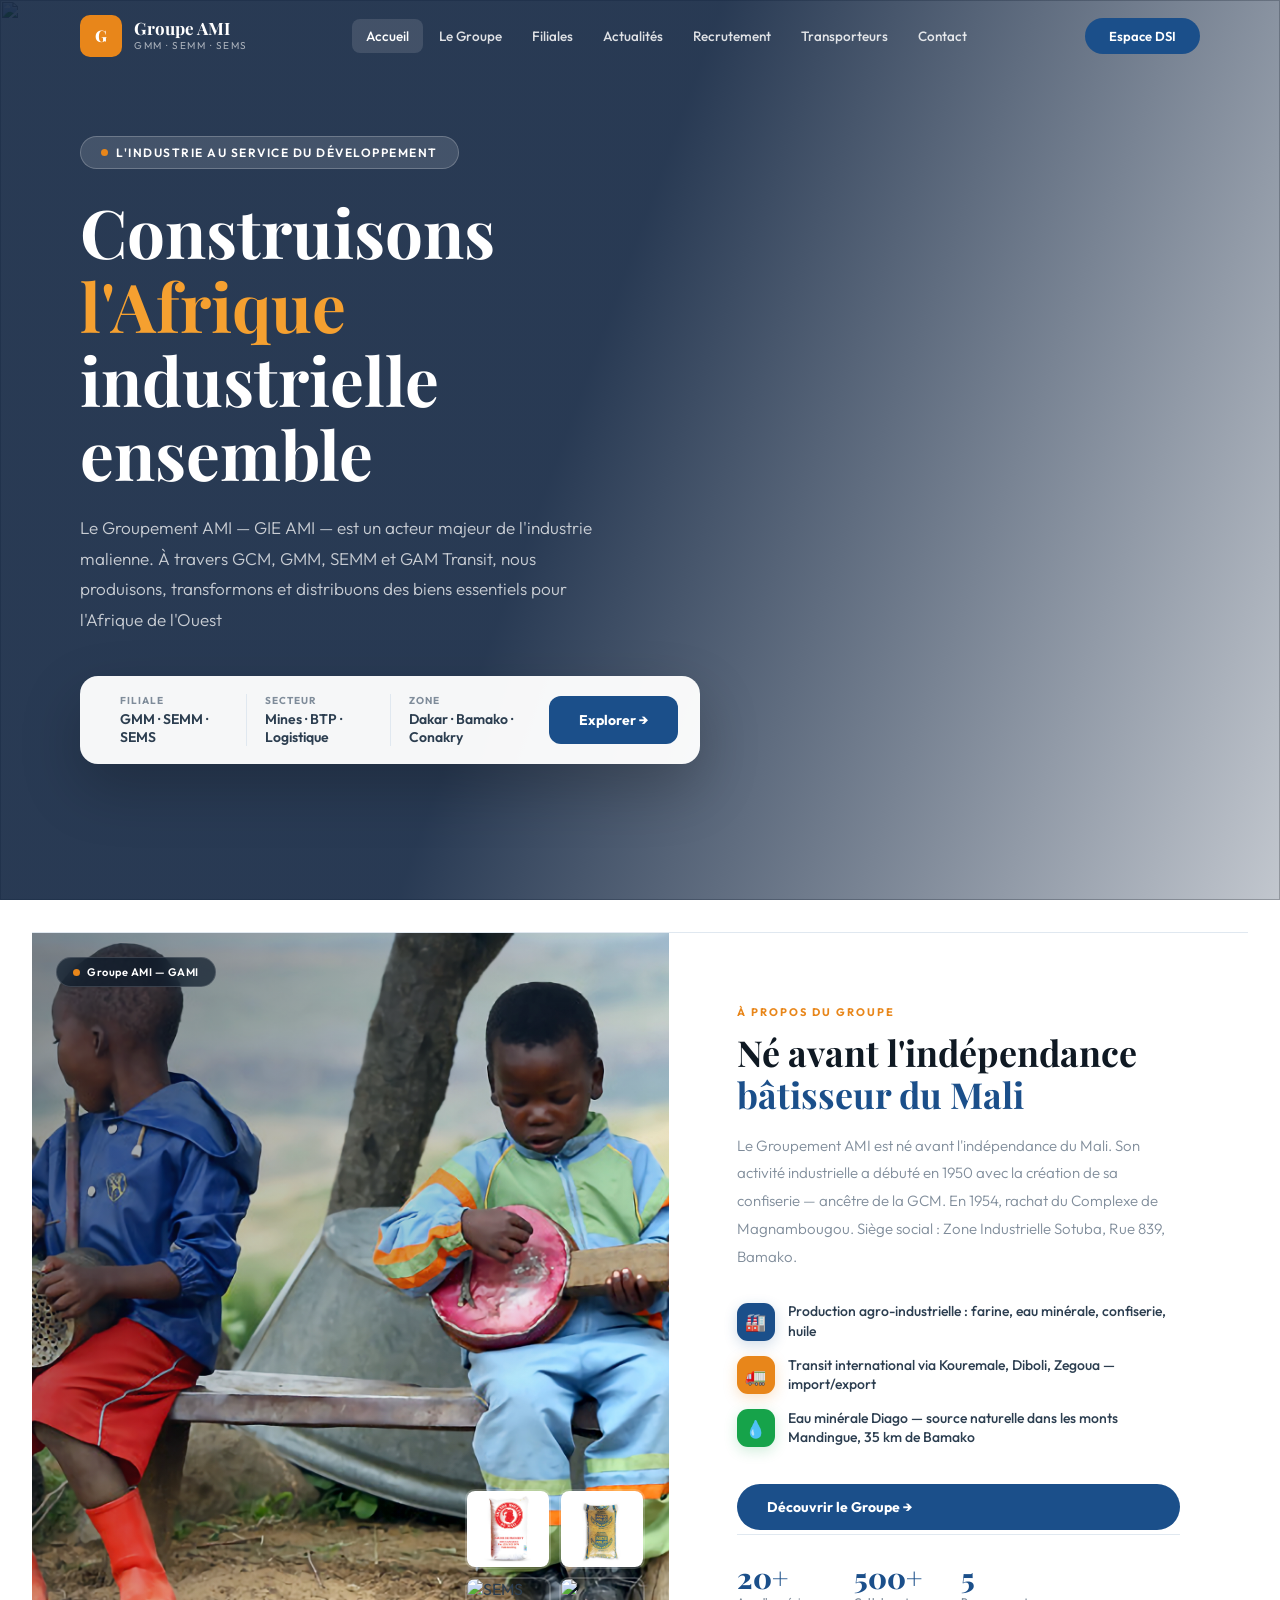
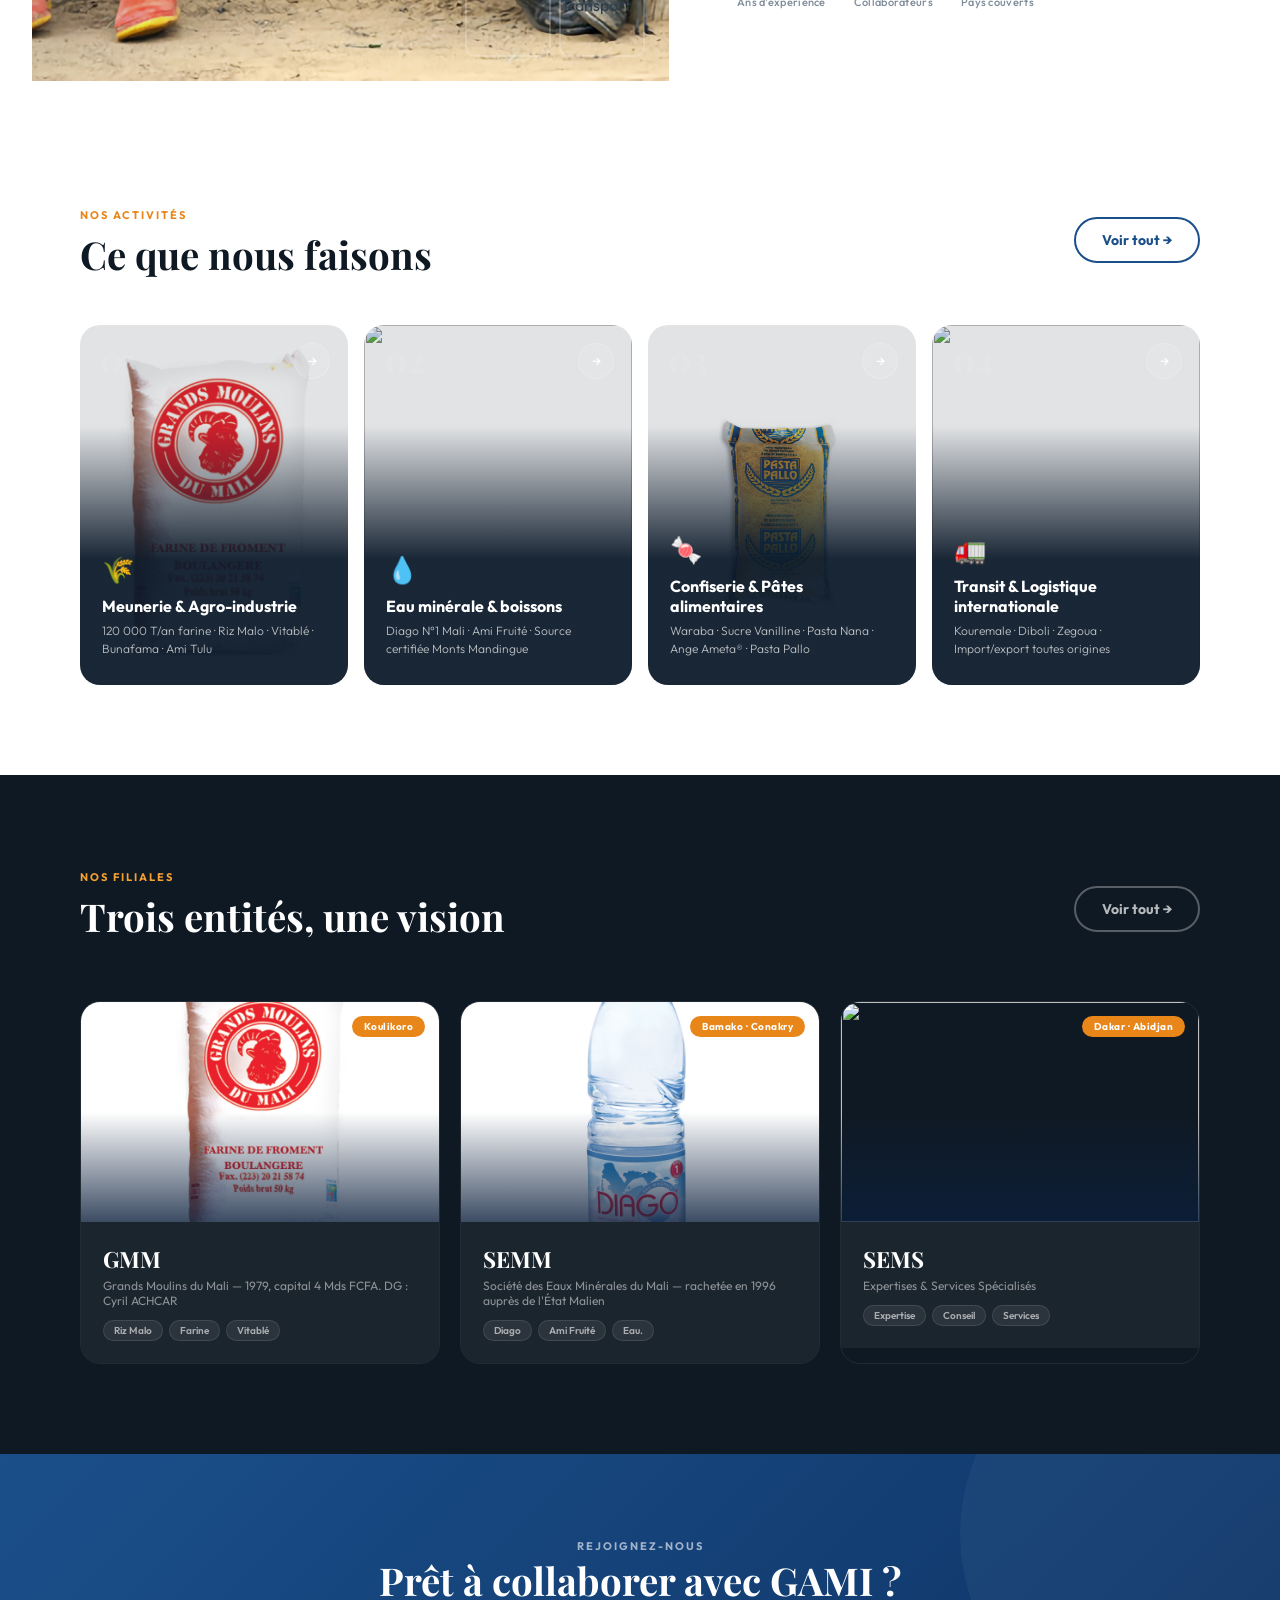
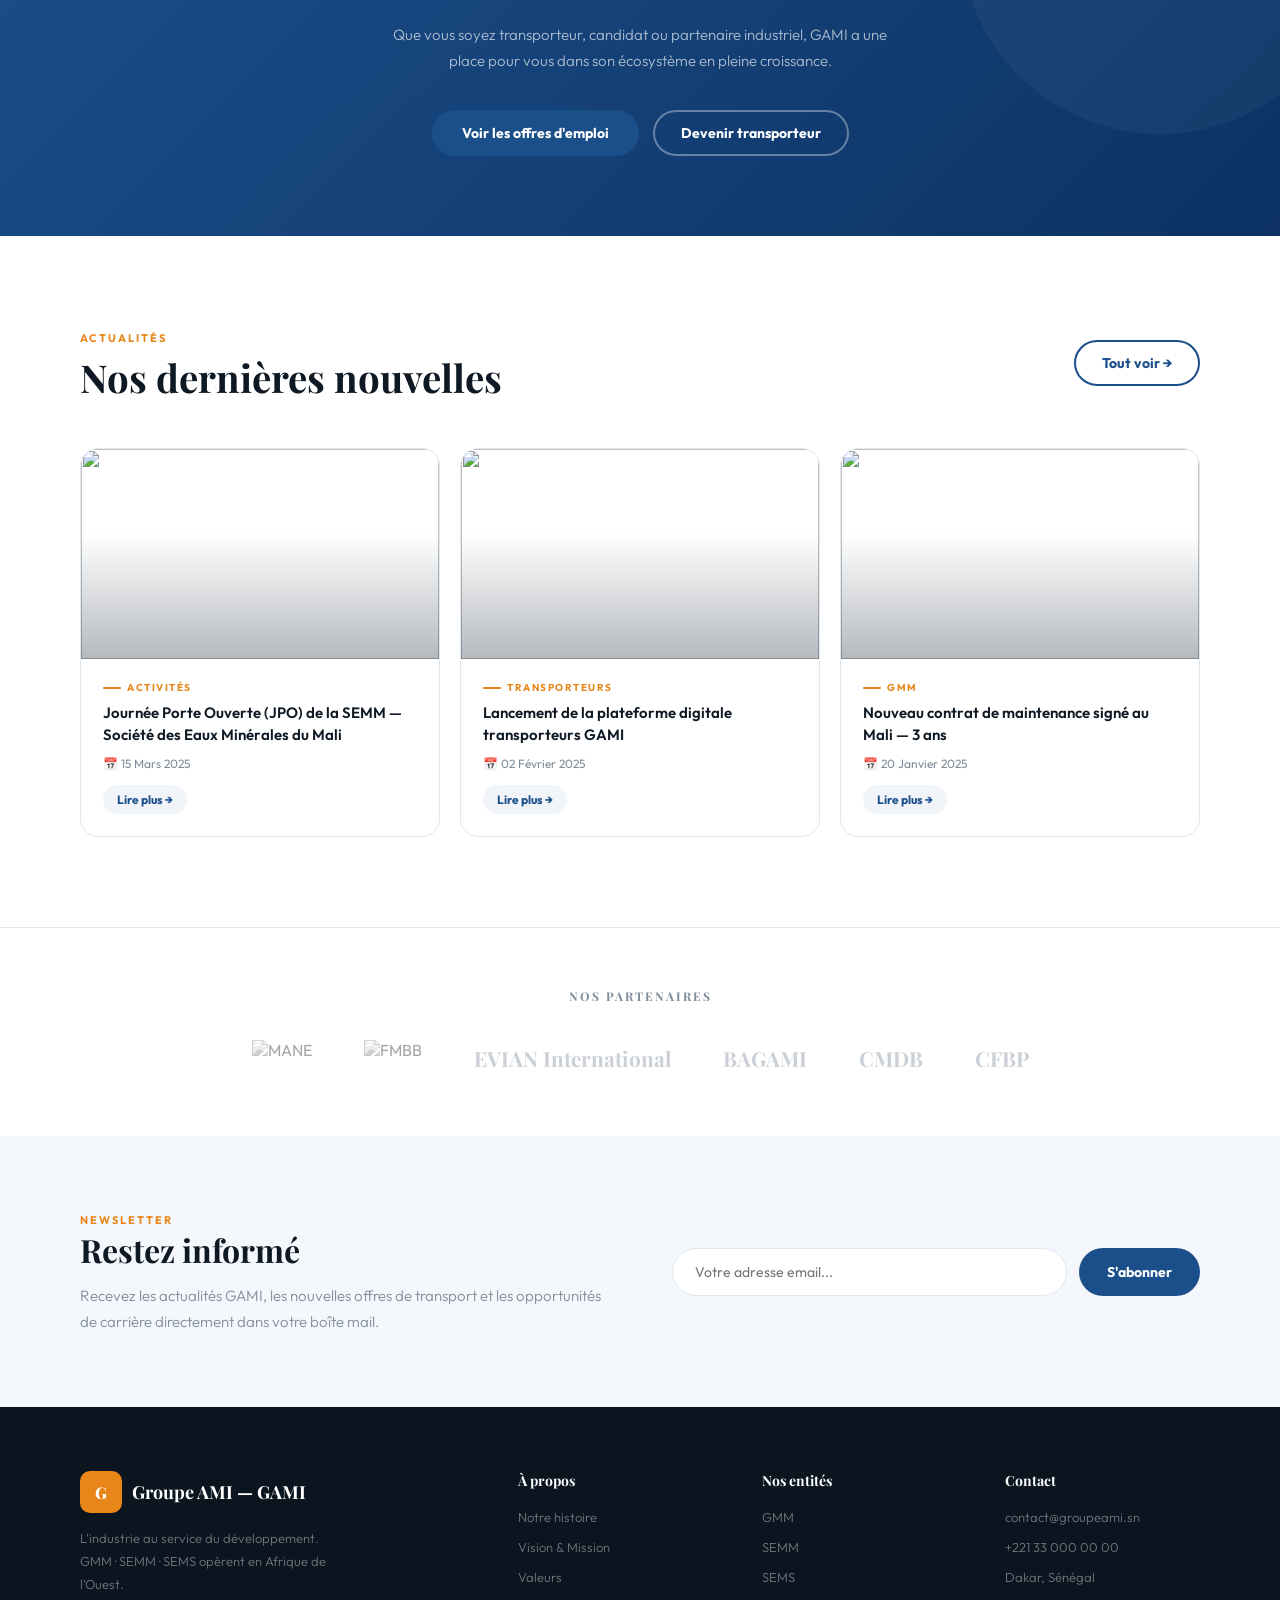
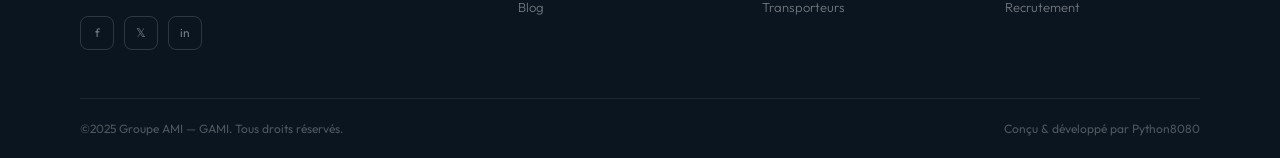
==== index.html @ 44379e82 "3e commit" ====
<!DOCTYPE html>
<html lang="fr">
<head>
<meta charset="UTF-8"/><meta name="viewport" content="width=device-width,initial-scale=1.0"/>
<title>GAMI — Accueil</title>
<link href="https://fonts.googleapis.com/css2?family=Playfair+Display:wght@700;800&family=Outfit:wght@300;400;500;600;700&display=swap" rel="stylesheet"/>
<link rel="stylesheet" href="shared.css"/>
<style>
.hero{position:relative;height:100vh;min-height:680px;display:flex;align-items:center;overflow:hidden}
.hero-bg{position:absolute;inset:0}
.hero-bg img{width:100%;height:100%;object-fit:cover}
.hero-overlay{position:absolute;inset:0;background:linear-gradient(110deg,rgba(11,31,60,.88) 45%,rgba(11,31,60,.25) 100%)}
.hero-content{position:relative;padding:0 80px;max-width:780px;animation:heroIn .9s ease both}
@keyframes heroIn{from{opacity:0;transform:translateY(36px)}to{opacity:1;transform:translateY(0)}}
.hero-badge{display:inline-flex;align-items:center;gap:8px;background:rgba(255,255,255,.13);backdrop-filter:blur(10px);border:1px solid rgba(255,255,255,.22);border-radius:50px;padding:8px 20px;font-size:12px;font-weight:600;color:#fff;letter-spacing:1.5px;text-transform:uppercase;margin-bottom:26px}
.hero-badge .dot{width:7px;height:7px;background:var(--orange);border-radius:50%}
.hero h1{font-size:clamp(2.6rem,5.5vw,4.2rem);color:#fff;line-height:1.1;margin-bottom:22px}
.hero h1 em{color:var(--orange2);font-style:normal}
.hero-sub{font-size:1.07rem;color:rgba(255,255,255,.75);line-height:1.8;max-width:520px;margin-bottom:40px;font-weight:300}
.hero-search-bar{background:rgba(255,255,255,.96);border-radius:18px;padding:18px 22px;display:flex;align-items:center;gap:0;max-width:640px;box-shadow:0 24px 60px rgba(0,0,0,.22)}
.hs-field{flex:1;padding:0 18px;border-right:1px solid #E0E8F0}
.hs-field:last-of-type{border-right:none}
.hs-lbl{font-size:10px;font-weight:700;letter-spacing:1px;color:var(--muted);text-transform:uppercase;margin-bottom:3px}
.hs-val{font-size:14px;font-weight:600;color:var(--text)}
.hero-cta{background:var(--blue);color:#fff;border:none;padding:15px 30px;border-radius:12px;font-size:14px;font-weight:700;cursor:pointer;white-space:nowrap;transition:.2s;font-family:'Outfit',sans-serif;margin-left:14px}
.hero-cta:hover{background:var(--orange);box-shadow:0 8px 24px rgba(232,134,26,.35)}
.hero-bottom{position:absolute;bottom:0;left:0;right:0;display:flex;background:rgba(11,31,60,.55);backdrop-filter:blur(12px);border-top:1px solid rgba(255,255,255,.1)}
.hb-stat{flex:1;padding:24px 40px;border-right:1px solid rgba(255,255,255,.1);text-align:center}
.hb-stat:last-child{border-right:none}
.hb-stat strong{font-family:'Playfair Display',serif;font-size:2rem;color:#fff;display:block;line-height:1}
.hb-stat span{font-size:11px;color:rgba(255,255,255,.55);letter-spacing:.5px;margin-top:4px;display:block}

/* ABOUT STRIP */
.about-strip{ margin: 2em;display:grid;grid-template-columns:1.1fr 1fr;gap:0;min-height:520px;border-top:1px solid var(--border)}
.as-img{position:relative;overflow:hidden;min-height:520px}
.as-img img{width:100%;height:100%;object-fit:cover;transition:.6s ease}
.as-img:hover img{transform:scale(1.04)}
.as-img-overlay{position:absolute;inset:0;background:linear-gradient(135deg,rgba(11,25,41,.55) 0%,transparent 70%)}
/* Image grid overlay — 3 mini photos */
.as-img-grid{position:absolute;bottom:24px;right:24px;display:grid;grid-template-columns:1fr 1fr;gap:8px;width:180px}
.as-ig-cell{border-radius:10px;overflow:hidden;height:80px;border:2px solid rgba(255,255,255,.2)}
.as-ig-cell img{width:100%;height:100%;object-fit:cover}
.as-img-badge{position:absolute;top:24px;left:24px;background:rgba(11,25,41,.7);backdrop-filter:blur(10px);border:1px solid rgba(255,255,255,.15);border-radius:50px;padding:7px 16px;font-size:11px;font-weight:600;color:#fff;letter-spacing:.5px;display:flex;align-items:center;gap:7px}
.as-img-badge-dot{width:7px;height:7px;border-radius:50%;background:#E8861A}
.as-content{padding:72px 68px;display:flex;flex-direction:column;justify-content:center;background:#fff}
.as-content .tag{margin-bottom:12px}
.as-content h2{font-size:clamp(1.9rem,2.8vw,2.4rem);color:var(--dark);margin-bottom:16px;line-height:1.18}
.as-content p{color:var(--muted);line-height:1.85;font-weight:300;margin-bottom:32px;font-size:15px}
.as-feats{display:flex;flex-direction:column;gap:14px;margin-bottom:36px}
.af{display:flex;align-items:center;gap:13px}
.af-dot{width:38px;height:38px;border-radius:11px;background:var(--blue);display:flex;align-items:center;justify-content:center;font-size:17px;flex-shrink:0;box-shadow:0 4px 14px rgba(27,79,138,.2)}
.af p{font-size:14px;font-weight:500;color:var(--text);margin:0;line-height:1.4}
/* Stat row dans l'about */
.as-stats{display:flex;gap:28px;padding-top:28px;border-top:1px solid var(--border);margin-top:4px}
.as-stat-v{font-family:'Playfair Display',serif;font-size:1.8rem;font-weight:800;color:var(--blue);line-height:1}
.as-stat-l{font-size:11px;color:var(--muted);margin-top:3px;font-weight:500;letter-spacing:.3px}
@media(max-width:900px){.about-strip{grid-template-columns:1fr}.as-img{min-height:320px}.as-content{padding:48px 32px}}

/* SERVICES */
.services{padding:90px 80px;background:#fff}
.srv-grid{display:grid;grid-template-columns:repeat(4,1fr);gap:16px;margin-top:48px}
.srv-card{border-radius:20px;overflow:hidden;position:relative;height:360px;cursor:pointer;transition:.3s}
.srv-card:hover{transform:translateY(-8px);box-shadow:0 28px 56px rgba(0,0,0,.16)}
.srv-card img{width:100%;height:100%;object-fit:cover;transition:.55s ease}
.srv-card:hover img{transform:scale(1.08)}
.srv-overlay{position:absolute;inset:0;background:linear-gradient(to top,rgba(11,25,41,.94) 35%,rgba(11,25,41,.12) 72%);transition:.3s}
.srv-card:hover .srv-overlay{background:linear-gradient(to top,rgba(11,25,41,.96) 30%,rgba(11,25,41,.18) 72%)}
.srv-content{position:absolute;bottom:0;left:0;right:0;padding:26px 22px;color:#fff}
.srv-num{position:absolute;top:16px;left:20px;font-family:'Playfair Display',serif;font-size:2.2rem;font-weight:800;color:rgba(255,255,255,.07);line-height:1}
.srv-icon{font-size:26px;margin-bottom:10px;display:block}
.srv-content h3{font-size:1rem;font-weight:700;margin-bottom:6px;font-family:'Outfit',sans-serif}
.srv-content p{font-size:12px;opacity:.7;line-height:1.55;font-family:'Outfit',sans-serif;font-weight:300}
.srv-arrow{position:absolute;top:18px;right:18px;width:36px;height:36px;background:rgba(255,255,255,.1);border:1px solid rgba(255,255,255,.15);border-radius:50%;display:flex;align-items:center;justify-content:center;color:#fff;font-size:14px;transition:.2s}
.srv-card:hover .srv-arrow{background:var(--orange);border-color:var(--orange)}

/* FILIALES STRIP */
.filiales-sec{padding:90px 80px;background:var(--dark)}
.filiales-sec .tag{color:var(--orange2)}
.filiales-sec h2{color:#fff;margin-bottom:14px}
.filiales-sec .section-sub{color:rgba(255,255,255,.55)}
.fil-strip{display:grid;grid-template-columns:repeat(3,1fr);gap:20px;margin-top:48px}
.fil-card{border-radius:20px;overflow:hidden;position:relative;cursor:pointer;transition:.3s;border:1px solid rgba(255,255,255,.08)}
.fil-card:hover{transform:translateY(-6px);border-color:var(--orange)}
.fil-img{height:220px;position:relative}
.fil-img img{width:100%;height:100%;object-fit:cover;transition:.5s}
.fil-card:hover .fil-img img{transform:scale(1.06)}
.fil-img-ov{position:absolute;inset:0;background:linear-gradient(to top,rgba(11,31,60,.8),transparent 50%)}
.fil-badge{position:absolute;top:14px;right:14px;background:var(--orange);color:#fff;font-size:10px;font-weight:700;padding:4px 12px;border-radius:50px;letter-spacing:.5px}
.fil-body{background:rgba(255,255,255,.05);padding:22px}
.fil-abbr{font-family:'Playfair Display',serif;font-size:1.4rem;font-weight:700;color:#fff;margin-bottom:4px}
.fil-name{font-size:12px;color:rgba(255,255,255,.5);margin-bottom:12px}
.fil-tags{display:flex;gap:6px;flex-wrap:wrap}
.flt{background:rgba(255,255,255,.07);border:1px solid rgba(255,255,255,.1);color:rgba(255,255,255,.6);font-size:10px;font-weight:600;padding:3px 10px;border-radius:50px}

/* TESTIMONIAL / CTA */
.cta-band{padding:80px;background:linear-gradient(135deg,var(--blue) 0%,#0D3263 100%);text-align:center;position:relative;overflow:hidden}
.cta-band::before{content:'';position:absolute;top:-120px;right:-80px;width:400px;height:400px;background:rgba(255,255,255,.04);border-radius:50%}
.cta-band h2{font-size:2.4rem;color:#fff;margin-bottom:16px}
.cta-band p{color:rgba(255,255,255,.65);font-size:15px;max-width:500px;margin:0 auto 36px;font-weight:300;line-height:1.75}
.cta-btns{display:flex;gap:14px;justify-content:center;flex-wrap:wrap}

/* NEWS PREVIEW */
.news-preview{padding:90px 80px;background:#fff}
.np-grid{display:grid;grid-template-columns:1fr 1fr 1fr;gap:20px;margin-top:48px}
.np-card{border-radius:18px;overflow:hidden;border:1.5px solid var(--border);cursor:pointer;transition:.25s;background:#fff}
.np-card:hover{transform:translateY(-6px);box-shadow:0 16px 48px rgba(27,79,138,.1);border-color:var(--blue)}
.np-img{height:210px;overflow:hidden;position:relative}
.np-img img{width:100%;height:100%;object-fit:cover;transition:.55s ease}
.np-card:hover .np-img img{transform:scale(1.07)}
.np-img-ov{position:absolute;inset:0;background:linear-gradient(to top,rgba(11,25,41,.3),transparent 60%)}
.np-body{padding:22px}
.np-cat{font-size:10px;font-weight:700;letter-spacing:1.5px;color:var(--orange);text-transform:uppercase;margin-bottom:8px;display:flex;align-items:center;gap:6px}
.np-cat::before{content:'';width:18px;height:2px;background:var(--orange);border-radius:1px}
.np-title{font-size:15px;font-weight:600;color:var(--dark);line-height:1.45;margin-bottom:10px}
.np-date{font-size:12px;color:var(--muted);display:flex;align-items:center;gap:5px}
.np-read{font-size:12px;font-weight:700;color:var(--blue);margin-top:14px;display:inline-flex;align-items:center;gap:5px;padding:7px 14px;border-radius:50px;background:rgba(27,79,138,.06);transition:.2s}
.np-read:hover{background:var(--blue);color:#fff}

/* ─── PARTENAIRES ─── */
.partenaires{padding:60px 80px;background:#fff;border-top:1px solid var(--border)}
.partenaires h3{text-align:center;font-size:12px;font-weight:700;letter-spacing:2px;color:var(--muted);text-transform:uppercase;margin-bottom:36px}
.part-logos{display:flex;gap:52px;align-items:center;justify-content:center;flex-wrap:wrap}
.part-logo{font-family:'Playfair Display',serif;font-size:1.3rem;font-weight:700;color:var(--muted);opacity:.4;transition:.2s;cursor:default}
.part-logo:hover{opacity:.7;color:var(--blue)}


/* NEWSLETTER */
.newsletter{background:var(--light);padding:72px 80px}
.nl-inner{display:grid;grid-template-columns:1fr 1fr;gap:64px;align-items:center}
.nl-left h2{color:var(--dark);margin-bottom:12px;font-size:2rem}
.nl-left p{color:var(--muted);font-weight:300;line-height:1.75;font-size:15px}
.nl-form{display:flex;gap:12px}
.nl-input{flex:1;border:1.5px solid var(--border);border-radius:50px;padding:14px 22px;font-size:14px;font-family:'Outfit',sans-serif;color:var(--text);background:#fff;transition:.2s}
.nl-input:focus{outline:none;border-color:var(--blue)}
.nl-btn{background:var(--blue);color:#fff;border:none;padding:14px 28px;border-radius:50px;font-size:14px;font-weight:700;cursor:pointer;transition:.2s;font-family:'Outfit',sans-serif;white-space:nowrap}
.nl-btn:hover{background:var(--orange)}

/* ── INDEX PAGE RESPONSIVE ── */
@media(max-width:900px){
  .hero{min-height:600px}
  .about-strip .as-img-grid{width:120px}
}
@media(max-width:640px){
  .hero{min-height:560px}
  .hero-search-bar .hs-field{padding-bottom:8px;margin-bottom:4px}
}
</style>
</head>
<body>

<div class="toast" id="toast"></div>
<div class="modal-overlay" id="modal" onclick="if(event.target===this)this.classList.remove('open')">
  <div class="modal"><button class="modal-x" onclick="document.getElementById('modal').classList.remove('open')">✕</button>
  <h3 id="mt"></h3><p id="ms" style="font-size:13px;color:var(--muted);margin:6px 0 20px"></p><div id="mb"></div></div>
</div>

<!-- NAV -->
<nav id="nav" class="transparent">
  <div class="nav-logo">
    <div class="logo-sq">G</div>
    <div><div class="logo-name">Groupe AMI</div><div class="logo-sub">GMM · SEMM · SEMS</div></div>
  </div>
  <div class="nav-links">
    <a class="nl active" href="index.html">Accueil</a>
    <a class="nl" href="groupe.html">Le Groupe</a>
    <a class="nl" href="filiales.html">Filiales</a>
    <a class="nl" href="actualites.html">Actualités</a>
    <a class="nl" href="recrutement.html">Recrutement</a>
    <a class="nl" href="transporteurs.html">Transporteurs</a>
    <a class="nl" href="contact.html">Contact</a>
  </div>
  <a class="nav-cta" href="backoffice.html">Espace DSI</a>
</nav>

<!-- HERO -->
<section class="hero">
  <div class="hero-bg"><img src="./images/slide-show-visuel.png" alt=""/></div>
  <div class="hero-overlay"></div>
  <div class="hero-content">
    <div class="hero-badge"><span class="dot"></span>L'industrie au service du développement</div>
    <h1>Construisons <em>l'Afrique</em><br>industrielle ensemble</h1>
    <p class="hero-sub">Le Groupement AMI — GIE AMI — est un acteur majeur de l'industrie malienne. À travers GCM, GMM, SEMM et GAM Transit, nous produisons, transformons et distribuons des biens essentiels pour l'Afrique de l'Ouest</p>
    <div class="hero-search-bar">
      <div class="hs-field"><div class="hs-lbl">Filiale</div><div class="hs-val">GMM · SEMM · SEMS</div></div>
      <div class="hs-field"><div class="hs-lbl">Secteur</div><div class="hs-val">Mines · BTP · Logistique</div></div>
      <div class="hs-field"><div class="hs-lbl">Zone</div><div class="hs-val">Dakar · Bamako · Conakry</div></div>
      <button class="hero-cta" onclick="window.location='filiales.html'">Explorer →</button>
    </div>
  </div>
  <!-- <div class="hero-bottom">
    <div class="hb-stat"><strong>3</strong><span>FILIALES ACTIVES</span></div>
    <div class="hb-stat"><strong>20+</strong><span>ANS D'EXPERTISE</span></div>
    <div class="hb-stat"><strong>500+</strong><span>COLLABORATEURS</span></div>
    <div class="hb-stat"><strong>5</strong><span>PAYS COUVERTS</span></div>
    <div class="hb-stat"><strong>48</strong><span>TRANSPORTEURS VÉRIFIÉS</span></div>
  </div> -->
</section>

<!-- ABOUT STRIP -->
<div class="about-strip">
  <div class="as-img">
    <img src="./images/WEBTest.jpg" alt="Équipe GAMI"/>
    <div class="as-img-overlay"></div>
    <div class="as-img-badge"><span class="as-img-badge-dot"></span>Groupe AMI — GAMI</div>
    <div class="as-img-grid">
      <div class="as-ig-cell"><img src="./images/Farine-GMM-2.jpg" alt="GMM"/></div>
      <div class="as-ig-cell"><img src="./images/PASTA-PALLO-1.jpg" alt="SEMM"/></div>
      <div class="as-ig-cell"><img src="https://images.unsplash.com/photo-1578575437130-527eed3abbec?w=300&q=80&fit=crop" alt="SEMS"/></div>
      <div class="as-ig-cell"><img src="https://images.unsplash.com/photo-1601584115197-04ecc0da31d7?w=300&q=80&fit=crop" alt="Transport"/></div>
    </div>
  </div>
  <div class="as-content">
    <span class="tag">À PROPOS DU GROUPE</span>
    <h2>Né avant l'indépendance<br><em style="color:var(--blue);font-style:normal">bâtisseur du Mali</em></h2>
    <p>Le Groupement AMI est né avant l'indépendance du Mali. Son activité industrielle a débuté en 1950 avec la création de sa confiserie — ancêtre de la GCM. En 1954, rachat du Complexe de Magnambougou. Siège social : Zone Industrielle Sotuba, Rue 839, Bamako.</p>
    <div class="as-feats">
      <div class="af"><div class="af-dot">🏭</div><p>Production agro-industrielle : farine, eau minérale, confiserie, huile</p></div>
      <div class="af"><div class="af-dot" style="background:var(--orange);box-shadow:0 4px 14px rgba(232,134,26,.25)">🚛</div><p>Transit international via Kouremale, Diboli, Zegoua — import/export</p></div>
      <div class="af"><div class="af-dot" style="background:#16a34a;box-shadow:0 4px 14px rgba(22,163,74,.2)">💧</div><p>Eau minérale Diago — source naturelle dans les monts Mandingue, 35 km de Bamako</p></div>
    </div>
    <a class="btn-main" href="groupe.html">Découvrir le Groupe →</a>
    <div class="as-stats">
      <div><div class="as-stat-v">20+</div><div class="as-stat-l">Ans d'expérience</div></div>
      <div><div class="as-stat-v">500+</div><div class="as-stat-l">Collaborateurs</div></div>
      <div><div class="as-stat-v">5</div><div class="as-stat-l">Pays couverts</div></div>
    </div>
  </div>
</div>

<!-- SERVICES -->
<section class="services">
  <div class="flex-between">
    <div>
      <span class="tag">NOS ACTIVITÉS</span>
      <h2 class="section-title" style="margin-top:8px">Ce que nous faisons</h2>
    </div>
    <a class="btn-outline" href="filiales.html">Voir tout →</a>
  </div>
  <div class="srv-grid">
    <div class="srv-card" onclick="window.location='filiales.html'">
      <img src="./images/Farine-GMM-2.jpg" alt=""/>
      <div class="srv-overlay"></div>
      <div class="srv-num">01</div>
      <div class="srv-arrow">→</div>
      <div class="srv-content"><span class="srv-icon">🌾</span><h3>Meunerie & Agro-industrie</h3><p>120 000 T/an farine · Riz Malo · Vitablé · Bunafama · Ami Tulu</p></div>
    </div>
    <div class="srv-card" onclick="window.location='transporteurs.html'">
      <img src="./images/slide-show-visuel.png" alt=""/>
      <div class="srv-overlay"></div>
      <div class="srv-num">02</div>
      <div class="srv-arrow">→</div>
      <div class="srv-content"><span class="srv-icon">💧</span><h3>Eau minérale & boissons</h3><p>Diago N°1 Mali · Ami Fruité · Source certifiée Monts Mandingue</p></div>
    </div>
    <div class="srv-card" onclick="window.location='filiales.html'">
      <img src="./images/PASTA-PALLO-1.jpg" alt=""/>
      <div class="srv-overlay"></div>
      <div class="srv-num">03</div>
      <div class="srv-arrow">→</div>
      <div class="srv-content"><span class="srv-icon">🍬</span><h3>Confiserie & Pâtes alimentaires</h3><p>Waraba · Sucre Vanilline · Pasta Nana · Ange Ameta® · Pasta Pallo</p></div>
    </div>
    <div class="srv-card" onclick="window.location='filiales.html'">
      <img src="https://images.unsplash.com/photo-1601584115197-04ecc0da31d7?w=600&q=80&fit=crop" alt=""/>
      <div class="srv-overlay"></div>
      <div class="srv-num">04</div>
      <div class="srv-arrow">→</div>
      <div class="srv-content"><span class="srv-icon">🚛</span><h3>Transit & Logistique internationale</h3><p>Kouremale · Diboli · Zegoua · Import/export toutes origines</p></div>
    </div>
  </div>
</section>

<!-- FILIALES DARK -->
<section class="filiales-sec">
  <div class="flex-between" style="margin-bottom:0">
    <div><span class="tag">NOS FILIALES</span><h2 class="section-title" style="color:#fff;margin-top:8px">Trois entités, une vision</h2></div>
    <a class="btn-outline" style="border-color:rgba(255,255,255,.3);color:rgba(255,255,255,.7)" href="filiales.html">Voir tout →</a>
  </div>
  <div class="fil-strip">
    <div class="fil-card" onclick="window.location='filiales.html'">
      <div class="fil-img"><img src="./images/Farine-GMM-2.jpg" alt=""/><div class="fil-img-ov"></div><div class="fil-badge">Koulikoro</div></div>
      <div class="fil-body"><div class="fil-abbr">GMM</div><div class="fil-name">Grands Moulins du Mali — 1979, capital 4 Mds FCFA. DG : Cyril ACHCAR</div><div class="fil-tags"><span class="flt">Riz Malo</span><span class="flt">Farine</span><span class="flt">Vitablé</span></div></div>
    </div>
    <div class="fil-card" onclick="window.location='filiales.html'">
      <div class="fil-img"><img src="./images/Diago-3-1.jpg" alt=""/><div class="fil-img-ov"></div><div class="fil-badge">Bamako · Conakry</div></div>
      <div class="fil-body"><div class="fil-abbr">SEMM</div><div class="fil-name">Société des Eaux Minérales du Mali — rachetée en 1996 auprès de l'État Malien</div><div class="fil-tags"><span class="flt">Diago</span><span class="flt">Ami Fruité</span><span class="flt">Eau.</span></div></div>
    </div>
    <div class="fil-card" onclick="window.location='filiales.html'">
      <div class="fil-img"><img src="https://images.unsplash.com/photo-1590247813693-5541d1c609fd?w=700&q=80&fit=crop" alt=""/><div class="fil-img-ov"></div><div class="fil-badge">Dakar · Abidjan</div></div>
      <div class="fil-body"><div class="fil-abbr">SEMS</div><div class="fil-name">Expertises & Services Spécialisés</div><div class="fil-tags"><span class="flt">Expertise</span><span class="flt">Conseil</span><span class="flt">Services</span></div></div>
    </div>
  </div>
</section>

<!-- CTA BAND -->
<div class="cta-band">
  <span class="tag" style="color:rgba(255,255,255,.6)">REJOIGNEZ-NOUS</span>
  <h2>Prêt à collaborer avec GAMI ?</h2>
  <p>Que vous soyez transporteur, candidat ou partenaire industriel, GAMI a une place pour vous dans son écosystème en pleine croissance.</p>
  <div class="cta-btns">
    <a class="btn-main" href="recrutement.html">Voir les offres d'emploi</a>
    <a class="btn-outline" style="border-color:rgba(255,255,255,.35);color:#fff" href="transporteurs.html">Devenir transporteur</a>
  </div>
</div>

<!-- NEWS -->
<section class="news-preview">
  <div class="flex-between"><div><span class="tag">ACTUALITÉS</span><h2 class="section-title" style="margin-top:8px">Nos dernières nouvelles</h2></div><a class="btn-outline" href="actualites.html">Tout voir →</a></div>
  <div class="np-grid">
    <div class="np-card" onclick="window.location='actualites.html'">
      <div class="np-img"><img src="https://gieami.net/wp-content/uploads/2020/02/85121021_2406557602988073_8695444780068372480_o-270x152.jpg" alt=""/><div class="np-img-ov"></div></div>
      <div class="np-body"><div class="np-cat">Activités</div><div class="np-title">Journée Porte Ouverte (JPO) de la SEMM — Société des Eaux Minérales du Mali</div><div class="np-date">📅 15 Mars 2025</div><div class="np-read">Lire plus →</div></div>
    </div>
    <div class="np-card" onclick="window.location='actualites.html'">
      <div class="np-img"><img src="https://images.unsplash.com/photo-1601584115197-04ecc0da31d7?w=600&q=80&fit=crop" alt=""/><div class="np-img-ov"></div></div>
      <div class="np-body"><div class="np-cat">Transporteurs</div><div class="np-title">Lancement de la plateforme digitale transporteurs GAMI</div><div class="np-date">📅 02 Février 2025</div><div class="np-read">Lire plus →</div></div>
    </div>
    <div class="np-card" onclick="window.location='actualites.html'">
      <div class="np-img"><img src="https://images.unsplash.com/photo-1578575437130-527eed3abbec?w=600&q=80&fit=crop" alt=""/><div class="np-img-ov"></div></div>
      <div class="np-body"><div class="np-cat">GMM</div><div class="np-title">Nouveau contrat de maintenance signé au Mali — 3 ans</div><div class="np-date">📅 20 Janvier 2025</div><div class="np-read">Lire plus →</div></div>
    </div>
  </div>
</section>

<!-- PARTENAIRES -->
<section class="partenaires">
  <h3>Nos partenaires</h3>
  <div class="part-logos">
    <img src="https://gieami.net/wp-content/uploads/2019/03/MANE.png" alt="MANE" style="height:36px;width:auto;object-fit:contain;opacity:.45;filter:grayscale(1);transition:.2s" onmouseover="this.style.opacity='.8';this.style.filter='grayscale(0)'" onmouseout="this.style.opacity='.45';this.style.filter='grayscale(1)'"/>
    <img src="https://gieami.net/wp-content/uploads/2019/03/FMBB.jpg" alt="FMBB" style="height:36px;width:auto;object-fit:contain;opacity:.45;filter:grayscale(1);transition:.2s" onmouseover="this.style.opacity='.8';this.style.filter='grayscale(0)'" onmouseout="this.style.opacity='.45';this.style.filter='grayscale(1)'"/>
    <span class="part-logo">EVIAN International</span>
    <span class="part-logo">BAGAMI</span>
    <span class="part-logo">CMDB</span>
    <span class="part-logo">CFBP</span>
  </div>
</section>

<!-- NEWSLETTER -->
<section class="newsletter">
  <div class="nl-inner">
    <div class="nl-left"><span class="tag">NEWSLETTER</span><h2>Restez informé</h2><p>Recevez les actualités GAMI, les nouvelles offres de transport et les opportunités de carrière directement dans votre boîte mail.</p></div>
    <div><div class="nl-form"><input class="nl-input" type="email" placeholder="Votre adresse email..."/><button class="nl-btn" onclick="toast('✅ Inscription confirmée — merci !')">S'abonner</button></div></div>
  </div>
</section>

<footer class="site-footer">
  <div class="footer-top">
    <div class="f-brand"><div class="f-logo"><div class="logo-sq">G</div><span style="font-family:'Playfair Display',serif;font-weight:700;font-size:18px;color:#fff">Groupe AMI — GAMI</span></div><p>L'industrie au service du développement. GMM · SEMM · SEMS opèrent en Afrique de l'Ouest.</p><div class="f-socials"><div class="f-soc">f</div><div class="f-soc">𝕏</div><div class="f-soc">in</div></div></div>
    <div class="f-col"><h4>À propos</h4><ul><li><a href="groupe.html">Notre histoire</a></li><li><a href="groupe.html">Vision & Mission</a></li><li><a href="groupe.html">Valeurs</a></li><li><a href="actualites.html">Blog</a></li></ul></div>
    <div class="f-col"><h4>Nos entités</h4><ul><li><a href="filiales.html">GMM</a></li><li><a href="filiales.html">SEMM</a></li><li><a href="filiales.html">SEMS</a></li><li><a href="transporteurs.html">Transporteurs</a></li></ul></div>
    <div class="f-col"><h4>Contact</h4><ul><li><a href="contact.html">contact@groupeami.sn</a></li><li><a href="#">+221 33 000 00 00</a></li><li><a href="#">Dakar, Sénégal</a></li><li><a href="recrutement.html">Recrutement</a></li></ul></div>
  </div>
  <div class="footer-bottom"><span>©2025 Groupe AMI — GAMI. Tous droits réservés.</span><span>Conçu & développé par Python8080</span></div>
</footer>

<script src="shared.js"></script>
<script>
window.addEventListener('scroll',()=>{
  document.getElementById('nav').classList.toggle('transparent',window.scrollY<60);
});
</script>
</body>
</html>
---- shared.css ----
@import url('https://fonts.googleapis.com/css2?family=Playfair+Display:wght@700;800&family=Outfit:wght@300;400;500;600;700&display=swap');
*{margin:0;padding:0;box-sizing:border-box}
:root{
  --blue:#1B4F8A;--blue2:#2D6CC0;--blue3:#0D3263;
  --orange:#E8861A;--orange2:#F5A030;
  --dark:#0F1923;--text:#2C3E50;--muted:#7F8C9A;
  --light:#F4F7FC;--white:#fff;--border:#E0E8F0;
}
html{scroll-behavior:smooth}
body{font-family:'Outfit',sans-serif;color:var(--text);background:#fff;overflow-x:hidden}
h1,h2,h3,h4,h5{font-family:'Playfair Display',serif}
img{display:block;object-fit:cover}
a{text-decoration:none;color:inherit}

/* NAV */
nav{position:fixed;top:0;left:0;right:0;z-index:200;padding:0 80px;height:72px;display:flex;align-items:center;justify-content:space-between;background:#fff;border-bottom:1px solid var(--border);transition:all .35s}
nav.transparent{background:transparent;border-bottom-color:transparent}
.nav-logo{display:flex;align-items:center;gap:12px}
.logo-sq{width:42px;height:42px;background:var(--orange);border-radius:10px;display:flex;align-items:center;justify-content:center;font-family:'Playfair Display',serif;font-weight:800;color:#fff;font-size:16px;flex-shrink:0}
.logo-name{font-family:'Playfair Display',serif;font-weight:700;font-size:17px;color:var(--blue);line-height:1}
.logo-sub{font-size:10px;color:var(--muted);letter-spacing:1.5px;margin-top:2px}
nav.transparent .logo-name{color:#fff}
nav.transparent .logo-sub{color:rgba(255,255,255,.6)}
.nav-links{display:flex;gap:2px;align-items:center}
.nl{font-size:13.5px;font-weight:500;color:var(--muted);padding:8px 14px;border-radius:8px;transition:.2s;cursor:pointer}
.nl:hover,.nl.active{background:var(--light);color:var(--blue)}
nav.transparent .nl{color:rgba(255,255,255,.85)}
nav.transparent .nl:hover,nav.transparent .nl.active{background:rgba(255,255,255,.12);color:#fff}
.nav-cta{background:var(--blue);color:#fff;padding:10px 24px;border-radius:50px;font-size:13px;font-weight:600;cursor:pointer;transition:.2s;border:none;font-family:'Outfit',sans-serif}
.nav-cta:hover{background:var(--orange);transform:translateY(-1px)}

/* COMMON */
.tag{font-size:11px;font-weight:700;letter-spacing:2px;color:var(--orange);text-transform:uppercase}
.section-title{font-size:clamp(1.8rem,3vw,2.6rem);color:var(--dark);line-height:1.2}
.section-sub{font-size:15px;color:var(--muted);line-height:1.8;font-weight:300}
.btn-main{display:inline-flex;align-items:center;gap:8px;background:var(--blue);color:#fff;padding:14px 30px;border-radius:50px;font-size:14px;font-weight:700;border:none;cursor:pointer;transition:.25s;font-family:'Outfit',sans-serif;text-decoration:none}
.btn-main:hover{background:var(--orange);transform:translateY(-2px);box-shadow:0 10px 28px rgba(232,134,26,.3)}
.btn-outline{display:inline-flex;align-items:center;gap:6px;background:transparent;border:2px solid var(--blue);color:var(--blue);padding:12px 26px;border-radius:50px;font-size:14px;font-weight:700;cursor:pointer;transition:.25s;font-family:'Outfit',sans-serif;text-decoration:none}
.btn-outline:hover{background:var(--blue);color:#fff}
.btn-orange{background:var(--orange);color:#fff;padding:13px 28px;border-radius:50px;font-size:14px;font-weight:700;border:none;cursor:pointer;transition:.2s;font-family:'Outfit',sans-serif;text-decoration:none;display:inline-flex;align-items:center;gap:8px}
.btn-orange:hover{background:var(--orange2);transform:translateY(-1px)}
.flex-between{display:flex;align-items:center;justify-content:space-between;margin-bottom:48px;flex-wrap:wrap;gap:16px}
/* ══ PAGE HERO — photo background ══ */
.page-hero{
  position:relative;min-height:420px;overflow:hidden;
  margin-top:72px;display:flex;align-items:flex-end;
  padding:0 80px 64px;
}
.page-hero .ph-bg{
  position:absolute;inset:0;
  background-size:cover;background-position:center;background-repeat:no-repeat;
  transform:scale(1.04);transition:transform 10s ease;
}
.page-hero:hover .ph-bg{transform:scale(1)}
.page-hero .ph-ov{
  position:absolute;inset:0;
  background:linear-gradient(108deg,rgba(11,25,41,.92) 0%,rgba(11,25,41,.75) 50%,rgba(11,25,41,.40) 100%);
}
.page-hero .ph-ov2{
  position:absolute;inset:0;
  background:linear-gradient(to top,rgba(11,25,41,.88) 0%,transparent 60%);
}
.page-hero .ph-grid{
  position:absolute;inset:0;
  background-image:linear-gradient(rgba(255,255,255,.025) 1px,transparent 1px),linear-gradient(90deg,rgba(255,255,255,.025) 1px,transparent 1px);
  background-size:60px 60px;pointer-events:none;
}
.page-hero .ph-geo{
  position:absolute;right:0;top:0;bottom:0;width:38%;
  background:linear-gradient(180deg,rgba(27,79,138,.1) 0%,rgba(232,134,26,.05) 100%);
  clip-path:polygon(16% 0,100% 0,100% 100%,0 100%);
  pointer-events:none;
}
.page-hero .ph-inner{position:relative;z-index:2;max-width:680px}
.ph-breadcrumb{font-size:12px;color:rgba(255,255,255,.55);margin-bottom:14px;display:flex;align-items:center;gap:6px;font-family:'Outfit',sans-serif}
.ph-breadcrumb a{color:rgba(255,255,255,.75);transition:.2s}
.ph-breadcrumb a:hover{color:#E8861A}
.ph-breadcrumb span{opacity:.5}
.ph-tag{
  display:inline-flex;align-items:center;gap:7px;
  background:rgba(232,134,26,.12);border:1px solid rgba(232,134,26,.28);
  border-radius:20px;padding:4px 13px;
  font-size:10px;font-weight:700;letter-spacing:1.5px;color:#f5a030;text-transform:uppercase;
  margin-bottom:16px;width:fit-content;font-family:'Outfit',sans-serif;
}
.ph-tag-dot{width:5px;height:5px;background:#E8861A;border-radius:50%}
.page-hero h1{font-size:clamp(2rem,4vw,3.2rem);color:#fff;margin-bottom:14px;line-height:1.1}
.page-hero h1 em{color:#E8861A;font-style:normal}
.page-hero p{font-size:1rem;color:rgba(255,255,255,.65);max-width:520px;line-height:1.8;font-weight:300;font-family:'Outfit',sans-serif}
/* Stats bar optionnel dans le hero */
.ph-stats{display:flex;gap:0;margin-top:32px;border-top:1px solid rgba(255,255,255,.1);padding-top:24px;flex-wrap:wrap}
.ph-stat{display:flex;flex-direction:column;gap:3px;padding-right:32px;margin-right:32px;border-right:1px solid rgba(255,255,255,.1)}
.ph-stat:last-child{border-right:none}
.ph-stat-v{font-size:1.6rem;font-weight:800;color:#fff;font-family:'Playfair Display',serif;line-height:1}
.ph-stat-l{font-size:11px;color:rgba(255,255,255,.5);font-family:'Outfit',sans-serif}
.section-pad{padding:90px 80px}
.form-group{margin-bottom:18px}
.form-label{display:block;font-size:12px;font-weight:600;color:var(--muted);margin-bottom:7px;letter-spacing:.3px;font-family:'Outfit',sans-serif}
.form-input,.form-select,.form-textarea{width:100%;border:1.5px solid var(--border);border-radius:10px;padding:12px 16px;font-size:14px;color:var(--text);font-family:'Outfit',sans-serif;transition:border .2s;background:#fff}
.form-input:focus,.form-select:focus,.form-textarea:focus{outline:none;border-color:var(--blue)}
.form-textarea{min-height:100px;resize:vertical}
.submit-btn{width:100%;background:var(--blue);color:#fff;border:none;padding:14px;border-radius:12px;font-size:15px;font-weight:700;cursor:pointer;transition:.2s;font-family:'Outfit',sans-serif}
.submit-btn:hover{background:var(--orange);transform:translateY(-1px)}
.file-drop{border:2px dashed var(--border);border-radius:12px;padding:24px;text-align:center;cursor:pointer;transition:.2s}
.file-drop:hover{border-color:var(--blue);background:var(--light)}
.file-drop p{font-size:13px;color:var(--muted)}
.file-drop strong{color:var(--blue)}
.badge{font-size:11px;font-weight:600;padding:4px 12px;border-radius:50px;display:inline-block}
.badge-blue{background:#E6F1FB;color:#185FA5}
.badge-green{background:#EAF3DE;color:#3B6D11}
.badge-amber{background:#FAEEDA;color:#854F0B}
.badge-red{background:#FCEBEB;color:#A32D2D}
.pill{display:inline-block;padding:4px 12px;border-radius:50px;font-size:11px;font-weight:600}
.pill-green{background:#EAF3DE;color:#3B6D11}
.pill-amber{background:#FAEEDA;color:#854F0B}
.pill-blue{background:#E6F1FB;color:#185FA5}
.pill-red{background:#FCEBEB;color:#A32D2D}

/* TOAST */
.toast{position:fixed;bottom:28px;right:28px;background:var(--blue);color:#fff;padding:14px 22px;border-radius:14px;font-size:14px;font-weight:500;z-index:9999;opacity:0;transform:translateY(16px);transition:.3s;pointer-events:none;max-width:320px;box-shadow:0 12px 32px rgba(0,0,0,.15)}
.toast.show{opacity:1;transform:translateY(0)}

/* MODAL */
.modal-overlay{position:fixed;inset:0;background:rgba(10,21,32,.6);backdrop-filter:blur(4px);z-index:500;display:none;align-items:center;justify-content:center}
.modal-overlay.open{display:flex}
.modal{background:#fff;border-radius:24px;padding:40px;max-width:520px;width:92%;max-height:85vh;overflow-y:auto;position:relative;animation:mIn .25s ease}
@keyframes mIn{from{opacity:0;transform:scale(.95)}to{opacity:1;transform:scale(1)}}
.modal-x{position:absolute;top:16px;right:18px;background:var(--light);border:none;width:32px;height:32px;border-radius:50%;font-size:14px;cursor:pointer;color:var(--muted);display:flex;align-items:center;justify-content:center}
.modal-x:hover{background:var(--border)}

/* FOOTER */
.site-footer{background:#0A1520;padding:64px 80px 0}
.footer-top{display:grid;grid-template-columns:2fr 1fr 1fr 1fr;gap:48px;padding-bottom:48px;border-bottom:1px solid rgba(255,255,255,.07)}
.f-brand .f-logo{display:flex;align-items:center;gap:10px;margin-bottom:14px}
.f-brand p{font-size:13px;color:rgba(255,255,255,.42);line-height:1.75;max-width:260px;margin-bottom:20px;font-weight:300}
.f-socials{display:flex;gap:10px}
.f-soc{width:34px;height:34px;border:1px solid rgba(255,255,255,.15);border-radius:8px;display:flex;align-items:center;justify-content:center;font-size:12px;color:rgba(255,255,255,.45);cursor:pointer;transition:.2s}
.f-soc:hover{border-color:var(--orange);color:var(--orange)}
.f-col h4{color:#fff;font-size:14px;margin-bottom:16px}
.f-col ul{list-style:none;display:flex;flex-direction:column;gap:10px}
.f-col ul li a{font-size:13px;color:rgba(255,255,255,.42);transition:.2s;font-weight:300;font-family:'Outfit',sans-serif}
.f-col ul li a:hover{color:var(--orange)}
.footer-bottom{padding:22px 0;display:flex;align-items:center;justify-content:space-between}
.footer-bottom span{font-size:12px;color:rgba(255,255,255,.28)}

/* PAGE-HERO responsive */
@media(max-width:768px){
  .page-hero{min-height:340px;padding:0 24px 48px}
  .page-hero h1{font-size:2rem}
  .ph-stats{gap:0}
  .ph-stat{padding-right:20px;margin-right:20px}
  .ph-stat-v{font-size:1.2rem}
}
@media(max-width:480px){
  .ph-stats{flex-direction:column;gap:12px}
  .ph-stat{border-right:none;padding-right:0;margin-right:0;border-top:1px solid rgba(255,255,255,.1);padding-top:12px}
  .ph-stat:first-child{border-top:none;padding-top:0}
}

/* ═══════════════════════════════════════════════
   RESPONSIVE — Mobile / Tablette / PC
   Breakpoints: 1200px (large tablet), 900px (tablet), 640px (mobile), 400px (small mobile)
   ═══════════════════════════════════════════════ */

/* ── HAMBURGER MENU ── */
.nav-hamburger{
  display:none;
  flex-direction:column;
  justify-content:center;
  gap:5px;
  width:40px;height:40px;
  background:none;border:none;cursor:pointer;padding:6px;
  border-radius:8px;transition:.2s;
}
.nav-hamburger:hover{background:var(--light)}
nav.transparent .nav-hamburger:hover{background:rgba(255,255,255,.12)}
.nav-hamburger span{display:block;width:22px;height:2px;background:var(--text);border-radius:2px;transition:.3s;transform-origin:center}
nav.transparent .nav-hamburger span{background:#fff}
.nav-hamburger.open span:nth-child(1){transform:translateY(7px) rotate(45deg)}
.nav-hamburger.open span:nth-child(2){opacity:0;transform:scaleX(0)}
.nav-hamburger.open span:nth-child(3){transform:translateY(-7px) rotate(-45deg)}

/* Mobile nav drawer */
.nav-drawer{
  display:none;
  position:fixed;top:72px;left:0;right:0;
  background:#fff;
  border-bottom:1px solid var(--border);
  box-shadow:0 16px 48px rgba(0,0,0,.12);
  z-index:199;
  padding:12px 0 16px;
  flex-direction:column;
  animation:drawerIn .25s ease;
}
@keyframes drawerIn{from{opacity:0;transform:translateY(-8px)}to{opacity:1;transform:translateY(0)}}
.nav-drawer.open{display:flex}
.nav-drawer .nl{display:block;padding:13px 28px;font-size:15px;border-radius:0;font-weight:500;color:var(--text)}
.nav-drawer .nl:hover,.nav-drawer .nl.active{background:var(--light);color:var(--blue)}
.nav-drawer .nav-cta{margin:8px 24px 0;text-align:center;justify-content:center}

/* ── LARGE TABLET (≤1200px) ── */
@media(max-width:1200px){
  nav{padding:0 40px}
  .section-pad{padding:72px 48px}
  .services{padding:72px 48px}
  .filiales-sec{padding:72px 48px}
  .news-preview{padding:72px 48px}
  .newsletter{padding:56px 48px}
  .site-footer{padding:48px 48px 0}
  .footer-top{grid-template-columns:1.5fr 1fr 1fr}
  .footer-top .f-col:last-child{grid-column:span 1}
  .hero-content{padding:0 48px;max-width:680px}
  .hero-bottom .hb-stat{padding:20px 24px}
  .page-hero{padding:0 48px 56px}
  .stats-band{margin:0 -48px}
}

/* ── TABLET (≤900px) ── */
@media(max-width:900px){
  nav{padding:0 24px}
  .nav-links,.nav-cta{display:none}
  .nav-hamburger{display:flex}

  /* Hero index */
  .hero-content{padding:0 24px;max-width:100%}
  .hero h1{font-size:clamp(2rem,6vw,3.2rem)}
  .hero-search-bar{flex-direction:column;gap:12px;padding:16px;border-radius:14px}
  .hs-field{border-right:none;border-bottom:1px solid var(--border);padding:0 0 10px;width:100%}
  .hs-field:last-of-type{border-bottom:none;padding-bottom:0}
  .hero-cta{margin-left:0;width:100%;justify-content:center;padding:13px 24px}
  .hero-bottom{flex-wrap:wrap}
  .hb-stat{flex:1 1 33%;min-width:33%;padding:16px 12px;border-right:none;border-bottom:1px solid rgba(255,255,255,.08)}
  .hb-stat:nth-child(3n){border-right:none}

  /* About strip */
  .about-strip{grid-template-columns:1fr}
  .as-img{min-height:300px;max-height:360px}
  .as-content{padding:40px 28px}
  .as-img-grid{width:140px}
  .as-ig-cell{height:58px}
  .as-stats{gap:20px}

  /* Services */
  .services,.filiales-sec,.news-preview{padding:64px 24px}
  .srv-grid{grid-template-columns:1fr 1fr;gap:12px}
  .srv-card{height:280px}
  .fil-strip{grid-template-columns:1fr 1fr}
  .fil-card .fil-img{height:180px}
  .np-grid{grid-template-columns:1fr 1fr;gap:14px}
  .np-img{height:175px}

  /* Newsletter */
  .newsletter{padding:48px 24px}
  .nl-inner{grid-template-columns:1fr;gap:24px}
  .nl-form{flex-direction:column}
  .nl-input,.nl-btn{width:100%}

  /* Footer */
  .site-footer{padding:40px 24px 0}
  .footer-top{grid-template-columns:1fr 1fr;gap:28px}
  .f-brand{grid-column:span 2}
  .footer-bottom{flex-direction:column;gap:6px;text-align:center;padding:16px 0}

  /* Page hero */
  .page-hero{padding:0 24px 48px}
  .ph-stats{flex-wrap:wrap;gap:8px}
  .ph-stat{padding-right:16px;margin-right:16px}

  /* Shared section-pad */
  .section-pad{padding:56px 24px}
  .stats-band{padding:48px 24px;grid-template-columns:1fr 1fr;margin:0}
  .sb-stat{border-right:none;border-bottom:1px solid rgba(255,255,255,.12);padding:16px}
  .sb-stat:nth-child(2n){border-right:none}
  .sb-stat:last-child,.sb-stat:nth-last-child(-n+2){border-bottom:none}

  /* Vision / values / history grids */
  .vision-grid{grid-template-columns:1fr}
  .values-grid{grid-template-columns:1fr 1fr}
  .tabs{overflow-x:auto;-webkit-overflow-scrolling:touch;scrollbar-width:none}
  .tabs::-webkit-scrollbar{display:none}
  .tab{white-space:nowrap;padding:12px 18px}
  .orga-table{font-size:13px}
  .orga-table th,.orga-table td{padding:12px 16px}

  /* History 2col -> 1col */
  [data-history-grid]{grid-template-columns:1fr !important}

  /* Filiales detail */
  .fd-block{grid-template-columns:1fr;gap:28px;margin-bottom:64px;padding-bottom:56px}
  .fd-block.reverse{direction:ltr}
  .fd-img{height:300px}
  .fd-services{grid-template-columns:1fr}
  .fil-detail{padding:56px 24px}
  .fil-strip-section{padding:40px 24px}
  .zones-band{padding:56px 24px}
  .zones-grid{grid-template-columns:repeat(3,1fr)}
  .aib-inner{grid-template-columns:1fr}
  .aib-main{height:260px}

  /* CTA band */
  .cta-band{padding:56px 24px}
  .cta-btns{flex-direction:column;align-items:center}
  .cta-btns .btn-main,.cta-btns .btn-outline{width:100%;max-width:280px;justify-content:center}
}

/* ── MOBILE (≤640px) ── */
@media(max-width:640px){
  nav{height:64px}
  .nav-drawer{top:64px}

  /* Hero index */
  .hero{min-height:580px}
  .hero-content{padding:0 18px}
  .hero h1{font-size:2.1rem}
  .hero-sub{font-size:0.95rem}
  .hero-badge{font-size:11px;padding:6px 14px}
  .hero-search-bar{border-radius:12px;padding:14px}
  .hero-bottom{flex-wrap:wrap}
  .hb-stat{flex:1 1 50%;border-right:none;border-bottom:1px solid rgba(255,255,255,.08);padding:14px 10px}
  .hb-stat:nth-child(2n){border-right:none}
  .hb-stat strong{font-size:1.6rem}

  /* About strip */
  .as-img{min-height:240px;max-height:280px}
  .as-img-grid{display:none}
  .as-content{padding:32px 18px}
  .as-content h2{font-size:1.6rem}
  .as-feats{gap:10px}
  .af-dot{width:32px;height:32px;font-size:14px}
  .as-stats{flex-wrap:wrap;gap:12px 24px}

  /* Services */
  .services,.filiales-sec,.news-preview{padding:52px 18px}
  .srv-grid{grid-template-columns:1fr;gap:10px}
  .srv-card{height:260px}
  .fil-strip{grid-template-columns:1fr}
  .fil-card .fil-img{height:200px}
  .np-grid{grid-template-columns:1fr}
  .np-img{height:200px}

  /* Newsletter */
  .newsletter{padding:40px 18px}

  /* Footer */
  .site-footer{padding:36px 18px 0}
  .footer-top{grid-template-columns:1fr;gap:24px}
  .f-brand{grid-column:span 1}

  /* Page hero */
  .page-hero{min-height:300px;padding:0 18px 40px;margin-top:64px}
  .page-hero h1{font-size:1.75rem}
  .ph-stats{flex-direction:column;gap:0}
  .ph-stat{border-right:none;margin-right:0;padding-right:0;padding-bottom:10px;margin-bottom:10px;border-bottom:1px solid rgba(255,255,255,.1)}
  .ph-stat:last-child{border-bottom:none;margin-bottom:0;padding-bottom:0}
  .ph-stat-v{font-size:1.3rem}

  /* Section pad */
  .section-pad{padding:44px 18px}
  .section-title{font-size:1.6rem}
  .flex-between{flex-direction:column;align-items:flex-start;gap:12px;margin-bottom:28px}
  .stats-band{grid-template-columns:1fr 1fr}

  /* Groupe page */
  .vision-grid{grid-template-columns:1fr;gap:16px}
  .values-grid{grid-template-columns:1fr}
  .aib-inner{grid-template-columns:1fr}
  .aib-main{height:220px}
  .about-img-band{padding:32px 18px}

  /* CTA band */
  .cta-band{padding:44px 18px}
  .cta-band h2{font-size:1.75rem}

  /* Modal */
  .modal{padding:28px 20px;max-width:95vw}

  /* Toast */
  .toast{bottom:16px;right:16px;left:16px;max-width:none}

  /* Zones grid */
  .zones-grid{grid-template-columns:repeat(2,1fr)}
  .fil-detail{padding:40px 18px}
  .fd-block{margin-bottom:48px;padding-bottom:40px}
  .fd-img{height:240px}
  .fd-stat-row{flex-wrap:wrap;gap:12px}

  /* hiw grid */
  .hiw{padding:52px 18px}
  .hiw-grid{grid-template-columns:1fr 1fr}

  /* transporteurs page-wrap */
  .page-wrap{padding:16px 18px !important}
  .tabs-bar{padding:0 12px !important;overflow-x:auto;-webkit-overflow-scrolling:touch}
  .tabs-bar .tab{white-space:nowrap;font-size:12.5px;padding:13px 12px}
  .tab-searchbox{display:none}
  .hero-inner{padding:0 18px 80px !important}
  .vtrans-section{padding:52px 18px !important}

  /* Recrutement / contact sections */
  .rec-grid,.contact-grid{grid-template-columns:1fr !important}
  .rg-row{grid-template-columns:1fr !important}
}

/* ── SMALL MOBILE (≤400px) ── */
@media(max-width:400px){
  .hero h1,.page-hero h1{font-size:1.65rem}
  .hb-stat{flex:1 1 100%;text-align:center}
  .hiw-grid{grid-template-columns:1fr}
  .zones-grid{grid-template-columns:1fr 1fr}
  .stats-band{grid-template-columns:1fr}
  .sb-stat{border-bottom:1px solid rgba(255,255,255,.1);border-right:none}
  .values-grid{grid-template-columns:1fr}
  .fd-services{grid-template-columns:1fr}
}

/* ── FIX: nav margin-top sur tous les .page-hero / sections ── */
@media(max-width:640px){
  .hero{margin-top:64px}
}
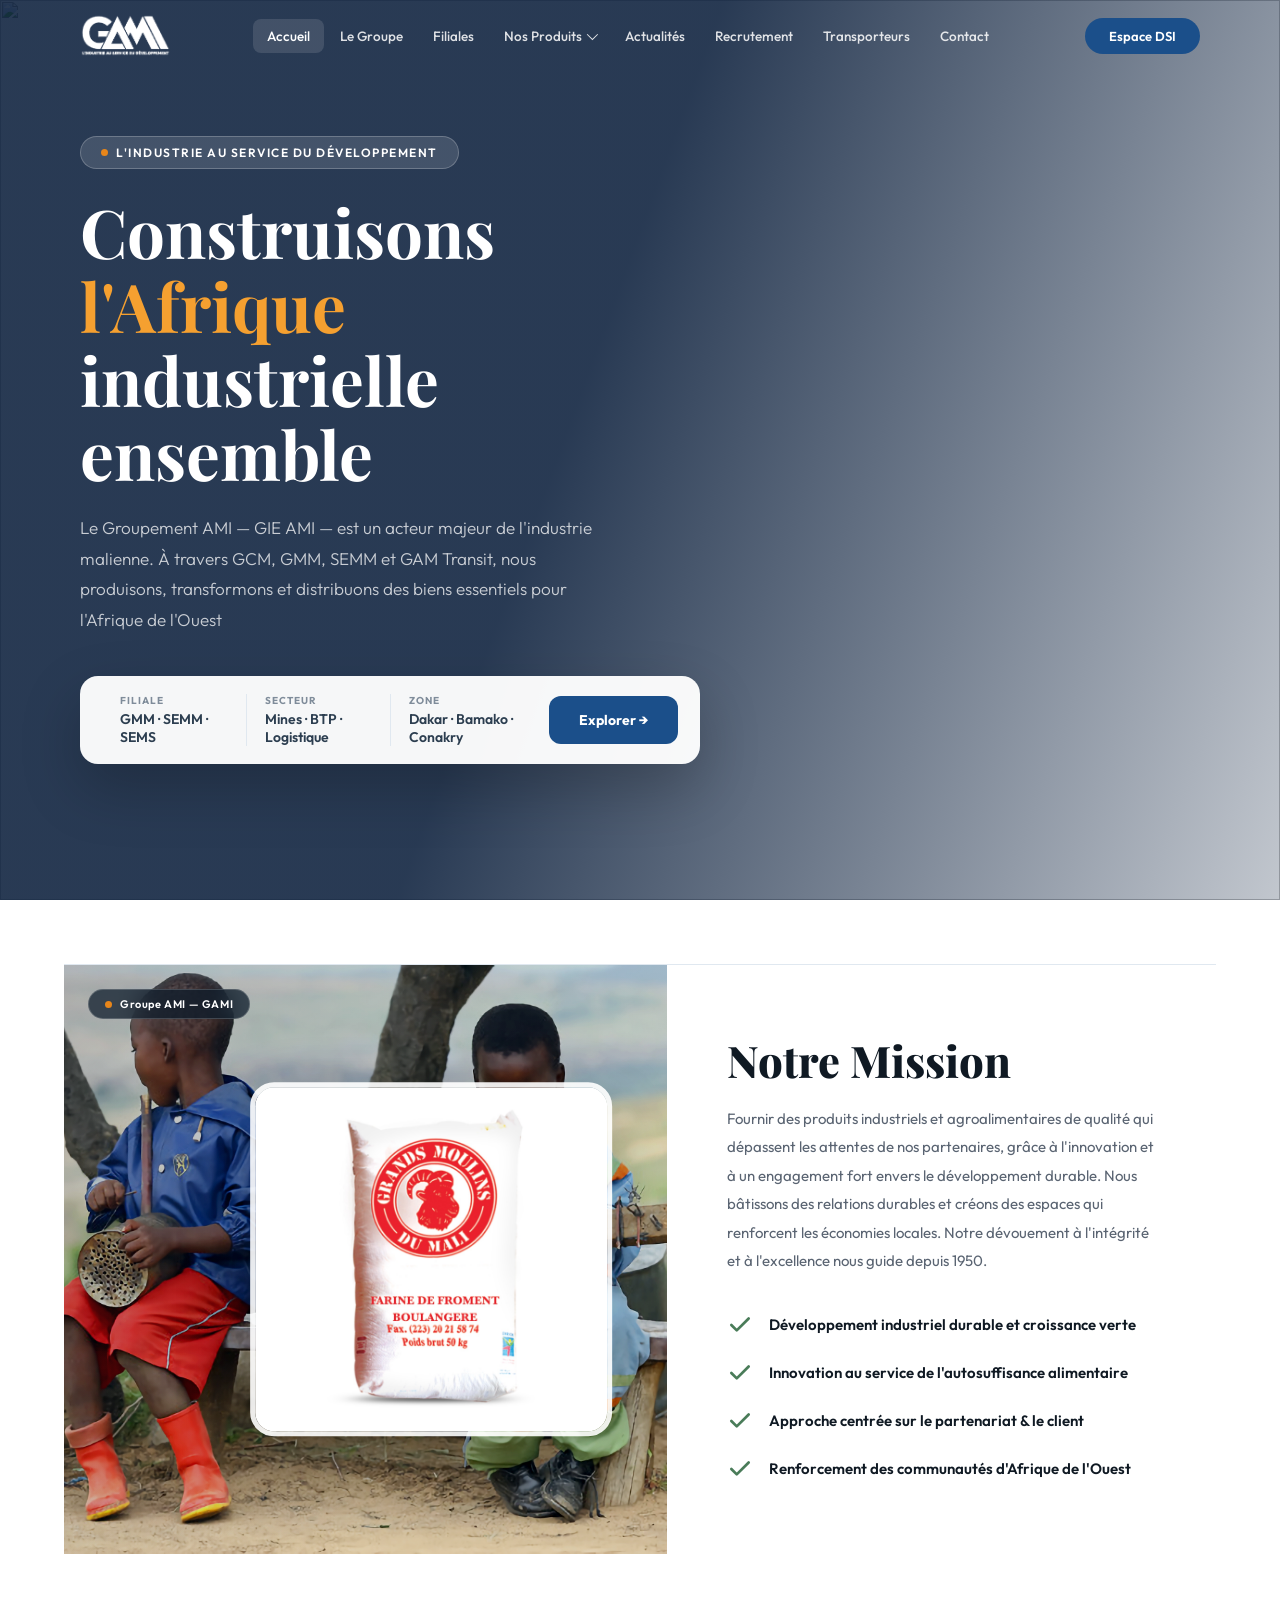
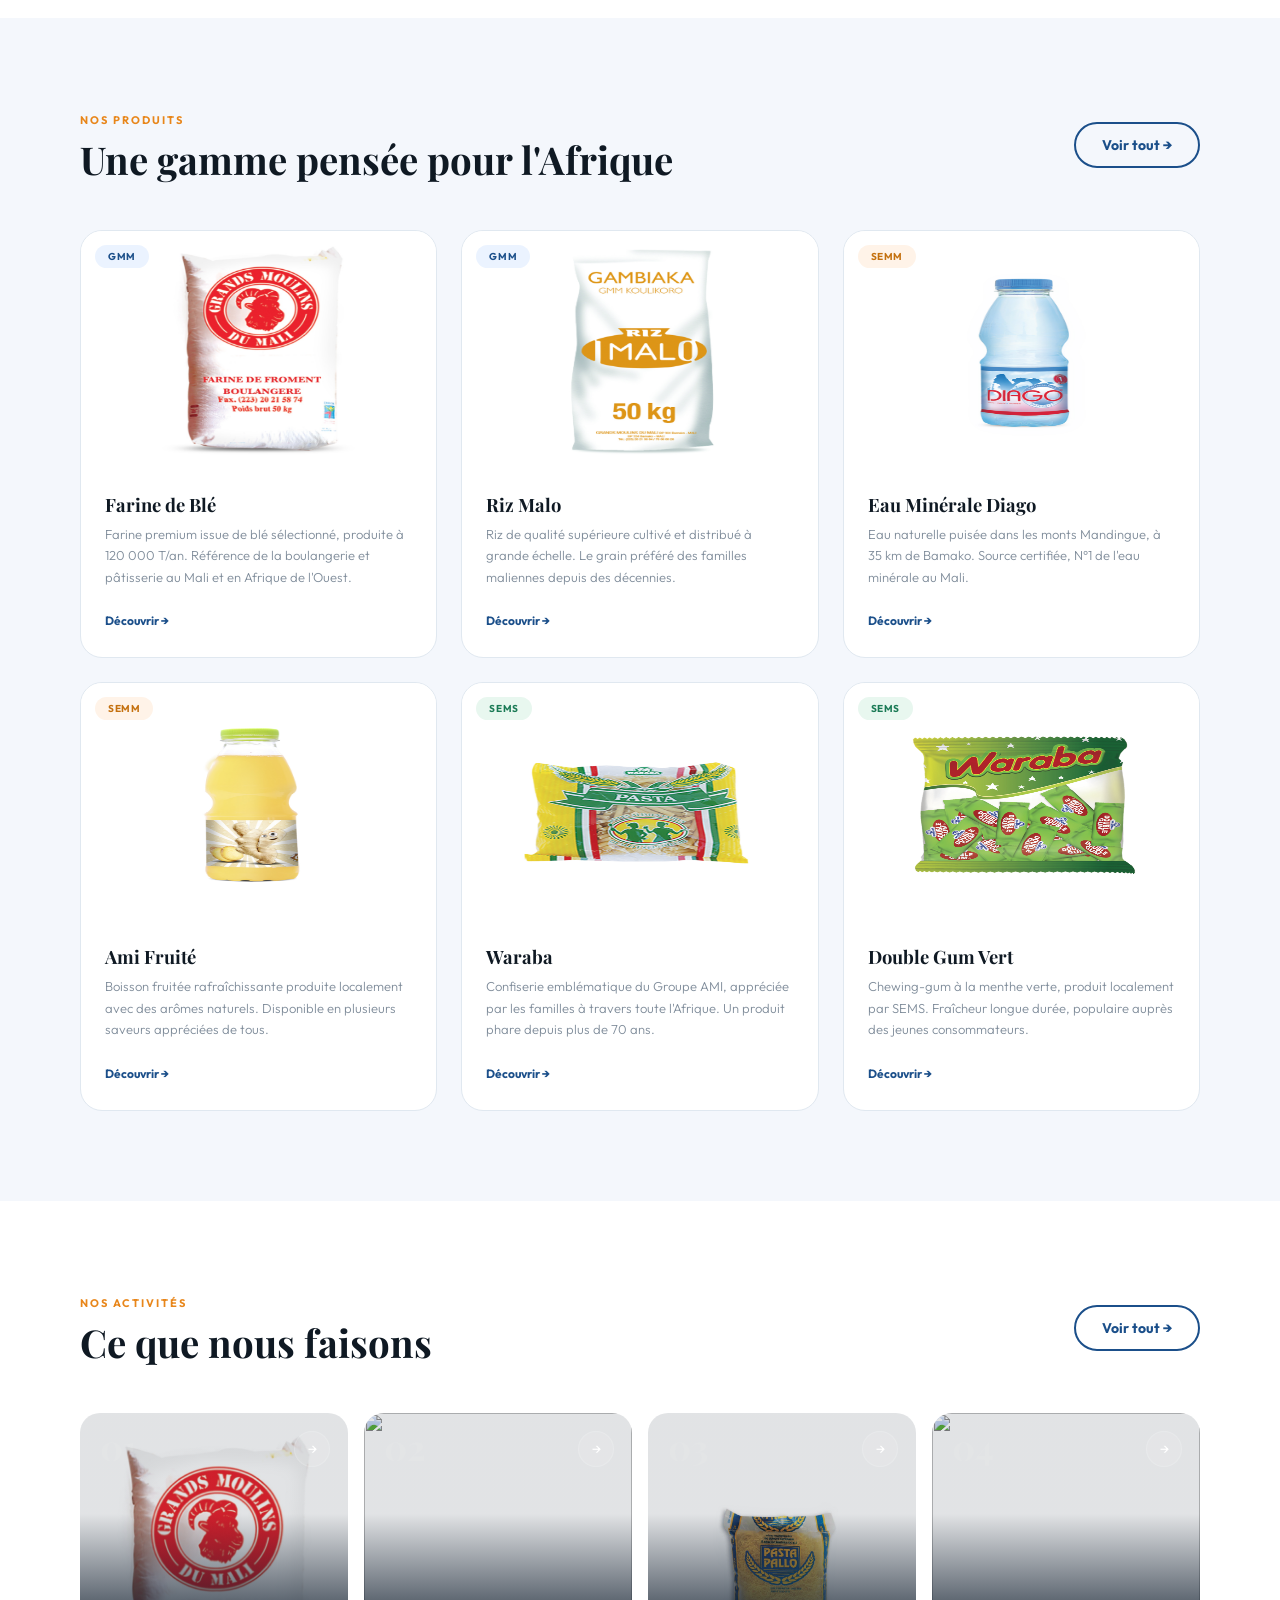
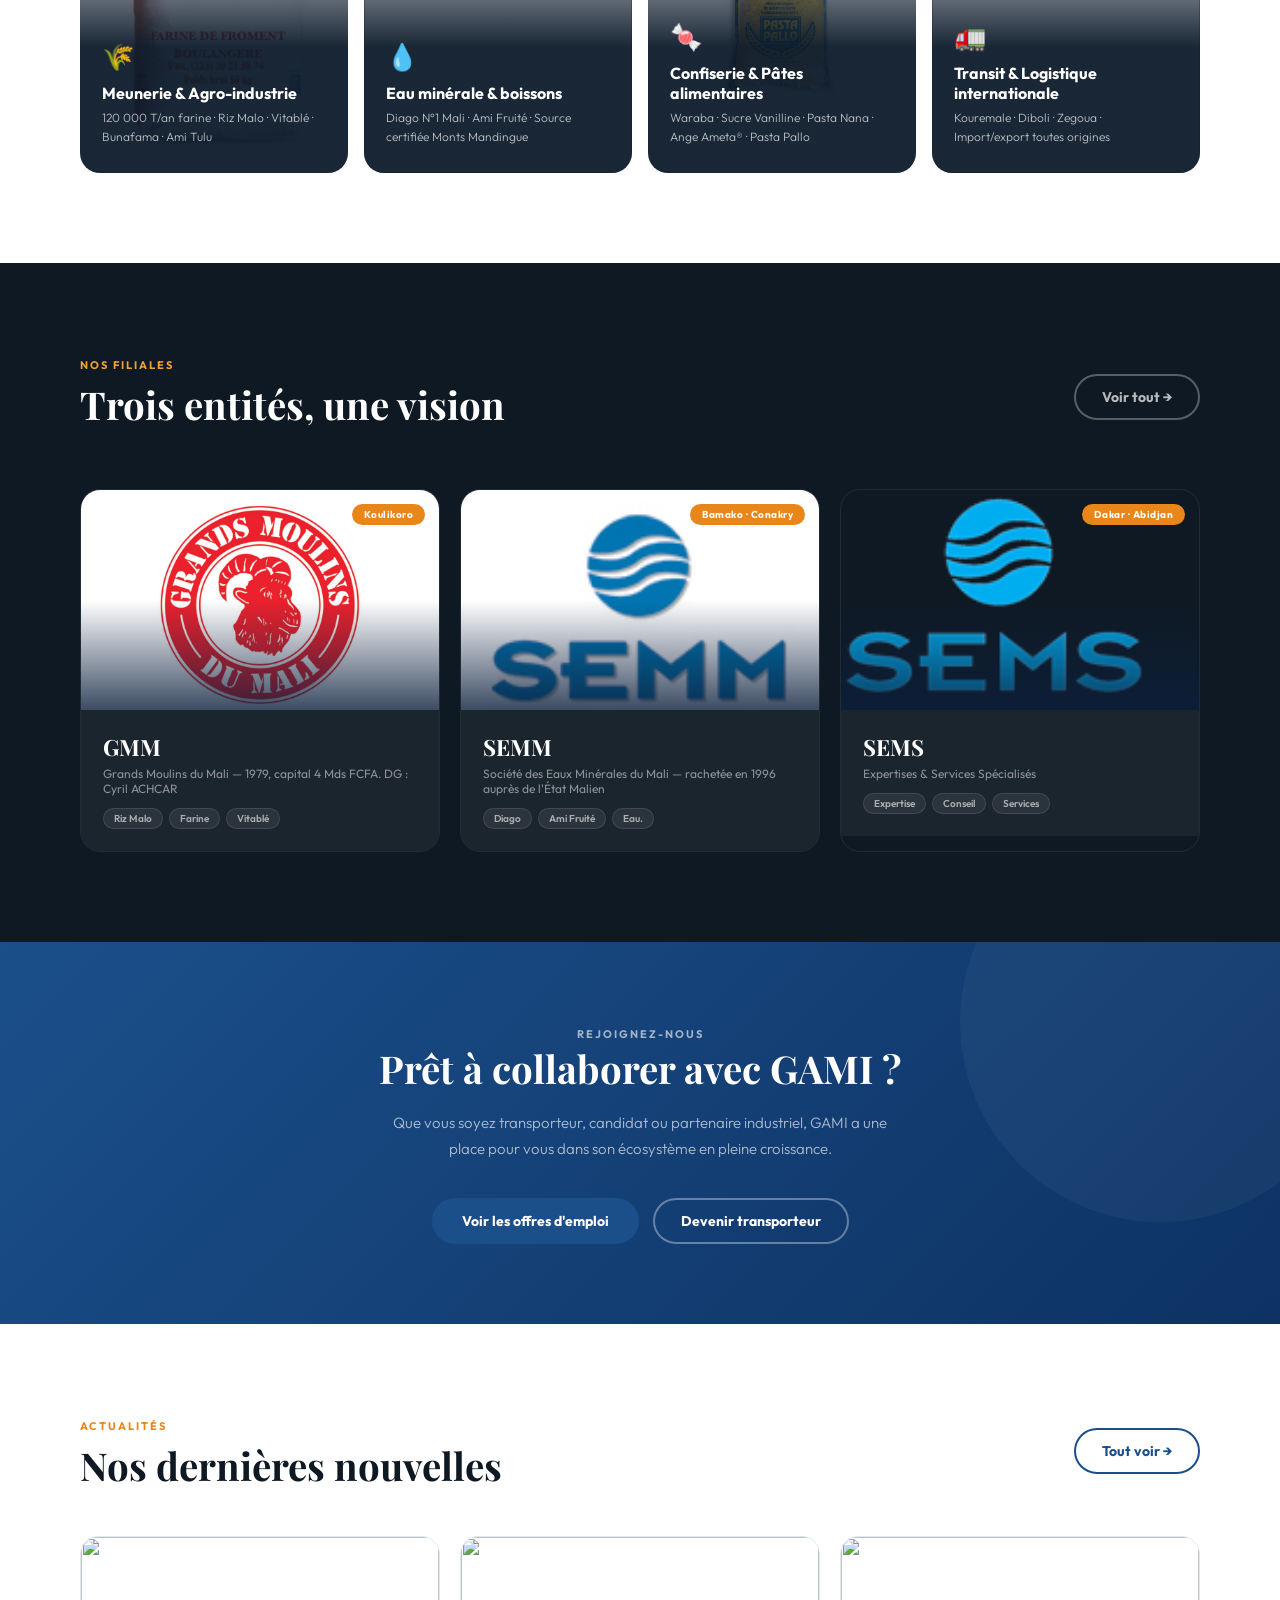
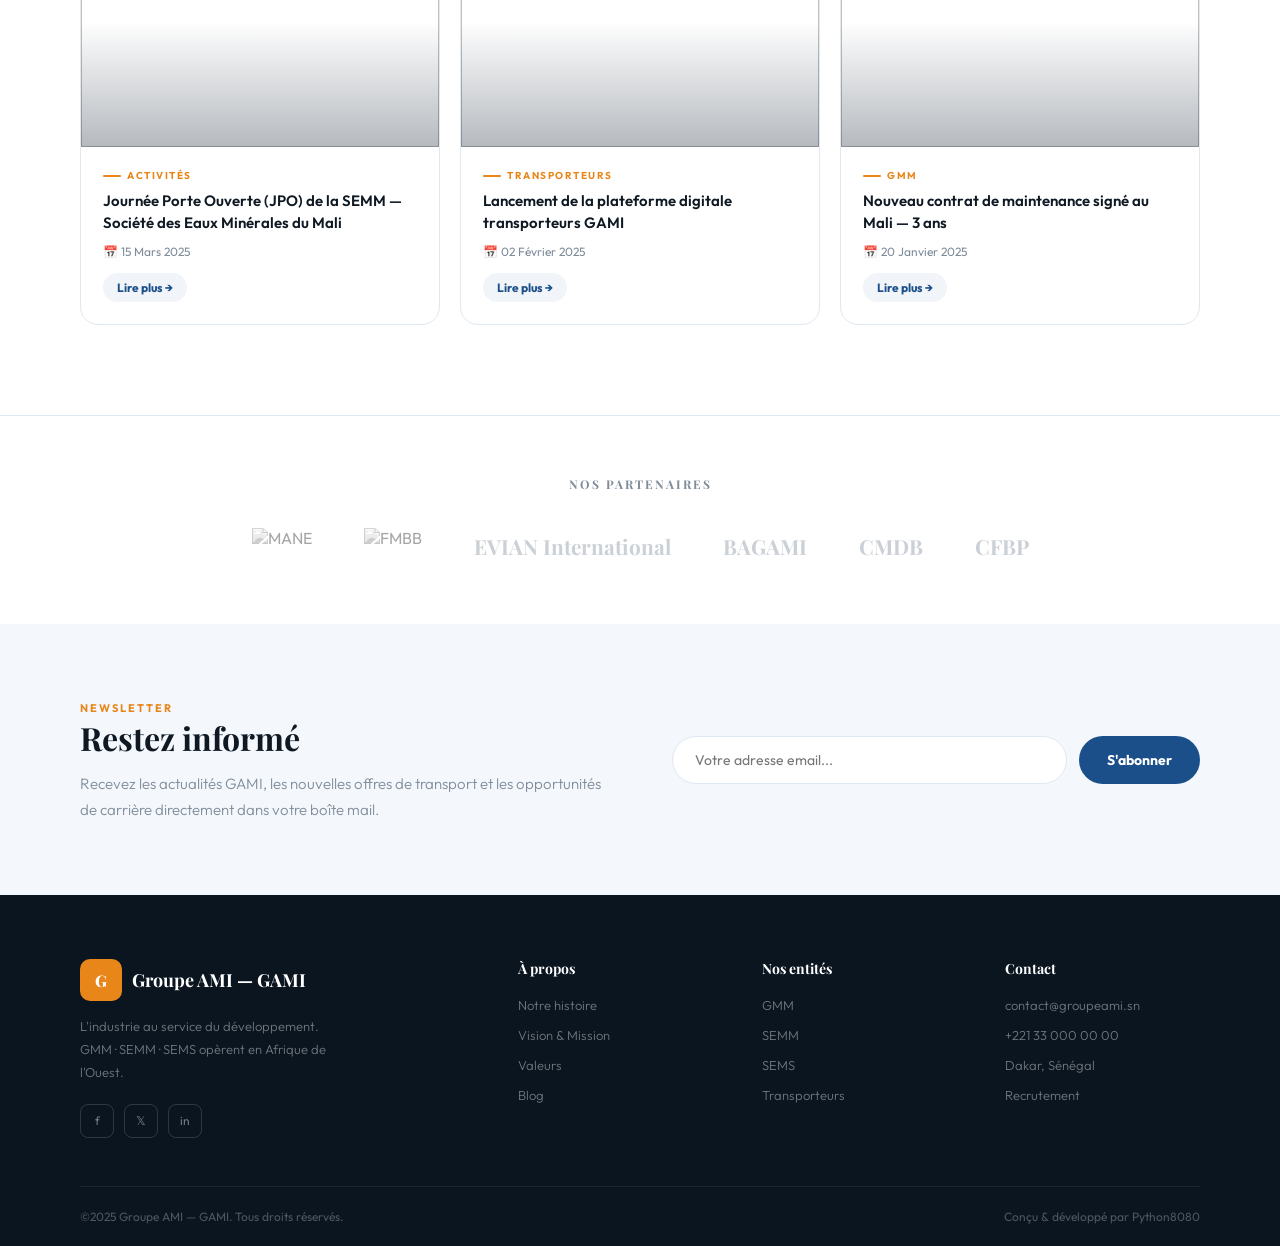
==== commit e48c824c: "5 commit" ====
--- a/index.html
+++ b/index.html
@@ -31,30 +31,42 @@
 .hb-stat span{font-size:11px;color:rgba(255,255,255,.55);letter-spacing:.5px;margin-top:4px;display:block}
 
 /* ABOUT STRIP */
-.about-strip{ margin: 2em;display:grid;grid-template-columns:1.1fr 1fr;gap:0;min-height:520px;border-top:1px solid var(--border)}
-.as-img{position:relative;overflow:hidden;min-height:520px}
-.as-img img{width:100%;height:100%;object-fit:cover;transition:.6s ease}
-.as-img:hover img{transform:scale(1.04)}
-.as-img-overlay{position:absolute;inset:0;background:linear-gradient(135deg,rgba(11,25,41,.55) 0%,transparent 70%)}
-/* Image grid overlay — 3 mini photos */
-.as-img-grid{position:absolute;bottom:24px;right:24px;display:grid;grid-template-columns:1fr 1fr;gap:8px;width:180px}
-.as-ig-cell{border-radius:10px;overflow:hidden;height:80px;border:2px solid rgba(255,255,255,.2)}
-.as-ig-cell img{width:100%;height:100%;object-fit:cover}
-.as-img-badge{position:absolute;top:24px;left:24px;background:rgba(11,25,41,.7);backdrop-filter:blur(10px);border:1px solid rgba(255,255,255,.15);border-radius:50px;padding:7px 16px;font-size:11px;font-weight:600;color:#fff;letter-spacing:.5px;display:flex;align-items:center;gap:7px}
+.about-strip{display:grid;grid-template-columns:1.1fr 1fr;gap:0;min-height:560px;border-top:1px solid var(--border);margin:64px}
+.as-img{position:relative;overflow:hidden;min-height:560px}
+.as-img>img:first-child{width:100%;height:100%;object-fit:cover;transition:.7s ease;filter:brightness(.88)}
+.as-img:hover>img:first-child{transform:scale(1.03)}
+.as-img-overlay{position:absolute;inset:0;background:linear-gradient(135deg,rgba(11,25,41,.22) 0%,transparent 70%)}
+/* Overlapping centered photo */
+.as-img-single{position:absolute;top:50%;left:50%;transform:translate(-32%,-50%);width:60%;height:60%;border-radius:24px;overflow:hidden;border:5px solid rgba(255,255,255,.9);box-shadow:0 28px 70px rgba(0,0,0,.3);z-index:3}
+.as-img-single img{width:100%;height:100%;object-fit:cover;transition:.7s ease}
+.as-img:hover .as-img-single img{transform:scale(1.05)}
+.as-img-badge{position:absolute;top:24px;left:24px;background:rgba(11,25,41,.72);backdrop-filter:blur(12px);border:1px solid rgba(255,255,255,.18);border-radius:50px;padding:7px 16px;font-size:11px;font-weight:600;color:#fff;letter-spacing:.6px;display:flex;align-items:center;gap:8px;z-index:4}
 .as-img-badge-dot{width:7px;height:7px;border-radius:50%;background:#E8861A}
-.as-content{padding:72px 68px;display:flex;flex-direction:column;justify-content:center;background:#fff}
-.as-content .tag{margin-bottom:12px}
-.as-content h2{font-size:clamp(1.9rem,2.8vw,2.4rem);color:var(--dark);margin-bottom:16px;line-height:1.18}
-.as-content p{color:var(--muted);line-height:1.85;font-weight:300;margin-bottom:32px;font-size:15px}
-.as-feats{display:flex;flex-direction:column;gap:14px;margin-bottom:36px}
-.af{display:flex;align-items:center;gap:13px}
-.af-dot{width:38px;height:38px;border-radius:11px;background:var(--blue);display:flex;align-items:center;justify-content:center;font-size:17px;flex-shrink:0;box-shadow:0 4px 14px rgba(27,79,138,.2)}
-.af p{font-size:14px;font-weight:500;color:var(--text);margin:0;line-height:1.4}
-/* Stat row dans l'about */
-.as-stats{display:flex;gap:28px;padding-top:28px;border-top:1px solid var(--border);margin-top:4px}
-.as-stat-v{font-family:'Playfair Display',serif;font-size:1.8rem;font-weight:800;color:var(--blue);line-height:1}
-.as-stat-l{font-size:11px;color:var(--muted);margin-top:3px;font-weight:500;letter-spacing:.3px}
-@media(max-width:900px){.about-strip{grid-template-columns:1fr}.as-img{min-height:320px}.as-content{padding:48px 32px}}
+.as-content{padding:72px 60px;display:flex;flex-direction:column;justify-content:center;background:#fff}
+.as-content h2{font-size:clamp(2.4rem,3.4vw,3.2rem);color:var(--dark);margin-bottom:20px;line-height:1.1;font-weight:800}
+.as-content>p{color:#5a6472;line-height:1.9;font-weight:400;margin-bottom:36px;font-size:15px}
+.as-feats{display:flex;flex-direction:column;gap:22px}
+.af{display:flex;align-items:center;gap:16px}
+.af-ico{flex-shrink:0;color:#4a7c59;display:flex}
+.af p{font-size:15px;font-weight:600;color:var(--dark);margin:0;line-height:1.4}
+
+/* NOS PRODUITS */
+.produits{padding:90px 80px;background:var(--light)}
+.prod-grid{display:grid;grid-template-columns:repeat(3,1fr);gap:24px;margin-top:48px}
+.prod-card{background:#fff;border-radius:22px;overflow:hidden;border:1.5px solid var(--border);cursor:pointer;transition:.3s;display:flex;flex-direction:column}
+.prod-card:hover{transform:translateY(-8px);box-shadow:0 24px 60px rgba(27,79,138,.13);border-color:transparent}
+.prod-img{height:240px;position:relative;overflow:hidden}
+.prod-img img{width:100%;height:100%;object-fit:fill;object-position:center;transition:.5s ease}
+.prod-card:hover .prod-img img{transform:scale(1.08)}
+.prod-fil{position:absolute;top:14px;left:14px;font-size:10px;font-weight:700;padding:5px 13px;border-radius:50px;letter-spacing:.6px;text-transform:uppercase}
+.prod-fil.gmm{background:#EBF3FF;color:#1B4F8A}
+.prod-fil.semm{background:#FFF3E8;color:#C4700E}
+.prod-fil.sems{background:#E8F7EF;color:#1A7A55}
+.prod-body{padding:22px 24px;flex:1;display:flex;flex-direction:column;gap:8px}
+.prod-name{font-family:'Playfair Display',serif;font-size:1.15rem;font-weight:700;color:var(--dark);line-height:1.25}
+.prod-desc{font-size:13px;color:var(--muted);line-height:1.65;font-weight:300;flex:1}
+.prod-link{display:inline-flex;align-items:center;gap:5px;font-size:12px;font-weight:700;color:var(--blue);margin-top:10px;padding:7px 0;transition:.2s}
+.prod-link:hover{color:var(--orange);gap:9px}
 
 /* SERVICES */
 .services{padding:90px 80px;background:#fff}
@@ -135,14 +147,81 @@
 .nl-btn{background:var(--blue);color:#fff;border:none;padding:14px 28px;border-radius:50px;font-size:14px;font-weight:700;cursor:pointer;transition:.2s;font-family:'Outfit',sans-serif;white-space:nowrap}
 .nl-btn:hover{background:var(--orange)}
 
-/* ── INDEX PAGE RESPONSIVE ── */
+/* ══ INDEX — RESPONSIVE COMPLET ══ */
+
+/* ── Large tablet ≤1200px ── */
+@media(max-width:1200px){
+  .about-strip{margin:48px}
+  .produits{padding:72px 48px}
+}
+
+/* ── Tablet ≤900px ── */
 @media(max-width:900px){
   .hero{min-height:600px}
-  .about-strip .as-img-grid{width:120px}
+  /* About */
+  .about-strip{grid-template-columns:1fr;margin:24px 0}
+  .as-img{min-height:300px;max-height:360px}
+  .as-img-single{width:52%;height:48%;transform:translate(-25%,-50%)}
+  .as-content{padding:44px 28px}
+  .as-content h2{font-size:clamp(1.9rem,4vw,2.6rem)}
+  /* Products */
+  .produits{padding:64px 24px}
+  .prod-grid{grid-template-columns:1fr 1fr;gap:16px;margin-top:32px}
+  .prod-img{height:200px}
 }
+
+/* ── Mobile ≤640px ── */
 @media(max-width:640px){
-  .hero{min-height:560px}
-  .hero-search-bar .hs-field{padding-bottom:8px;margin-bottom:4px}
+  /* Hero */
+  .hero{min-height:100svh}
+  .hero-content{padding:0 18px}
+  .hero h1{font-size:2rem}
+  .hero-sub{font-size:.93rem;margin-bottom:28px}
+  .hero-badge{font-size:11px;padding:6px 14px;margin-bottom:18px}
+  .hero-search-bar{flex-direction:column;gap:0;padding:14px;border-radius:14px}
+  .hs-field{border-right:none;border-bottom:1px solid var(--border);padding:10px 0}
+  .hs-field:last-of-type{border-bottom:none}
+  .hero-cta{margin-left:0;width:100%;justify-content:center;padding:13px;margin-top:10px;border-radius:10px}
+  /* About */
+  .about-strip{margin:0}
+  .as-img{min-height:240px;max-height:280px}
+  .as-img-single{display:none}
+  .as-content{padding:30px 18px}
+  .as-content h2{font-size:1.7rem;margin-bottom:14px}
+  .as-content>p{font-size:14px;margin-bottom:24px}
+  .as-feats{gap:14px}
+  .af p{font-size:13.5px}
+  /* Products — carrousel horizontal swipeable */
+  .produits{padding:48px 0 48px 18px}
+  .produits .flex-between{padding-right:18px;margin-bottom:24px}
+  .prod-grid{
+    display:flex;flex-wrap:nowrap;
+    overflow-x:auto;
+    scroll-snap-type:x mandatory;
+    -webkit-overflow-scrolling:touch;
+    scrollbar-width:none;
+    gap:14px;
+    margin-top:0;
+    padding-right:18px
+  }
+  .prod-grid::-webkit-scrollbar{display:none}
+  .prod-card{flex:0 0 76%;min-width:0;scroll-snap-align:start}
+  .prod-img{height:190px}
+  /* Services */
+  .services{padding:52px 18px}
+  .srv-grid{grid-template-columns:1fr 1fr;gap:10px}
+  .srv-card{height:240px}
+  /* News & partenaires */
+  .partenaires{padding:40px 18px}
+  .part-logos{gap:24px}
+}
+
+/* ── Small mobile ≤400px ── */
+@media(max-width:400px){
+  .hero h1{font-size:1.75rem}
+  .prod-card{flex:0 0 86%}
+  .srv-grid{grid-template-columns:1fr}
+  .srv-card{height:220px}
 }
 </style>
 </head>
@@ -157,13 +236,29 @@
 <!-- NAV -->
 <nav id="nav" class="transparent">
   <div class="nav-logo">
-    <div class="logo-sq">G</div>
-    <div><div class="logo-name">Groupe AMI</div><div class="logo-sub">GMM · SEMM · SEMS</div></div>
+    <img src="./images/logo_GAMI.png" alt="Groupe AMI — GAMI" class="nav-logo-img"/>
   </div>
   <div class="nav-links">
-    <a class="nl active" href="index.html">Accueil</a>
+    <a class="nl" href="index.html">Accueil</a>
     <a class="nl" href="groupe.html">Le Groupe</a>
     <a class="nl" href="filiales.html">Filiales</a>
+    <div class="nav-dropdown">
+      <a class="nl" href="nos-produits.html">Nos Produits</a>
+      <div class="nav-drop-menu">
+        <a class="ndm-item" href="nos-produits.html#gmm">
+          <div class="ndm-badge gmm">GMM</div>
+          <span>Grands Moulins du Mali</span>
+        </a>
+        <a class="ndm-item" href="nos-produits.html#semm">
+          <div class="ndm-badge semm">SEMM</div>
+          <span>Eaux Minérales du Mali</span>
+        </a>
+        <a class="ndm-item" href="nos-produits.html#sems">
+          <div class="ndm-badge sems">SEMS</div>
+          <span>Eaux Minérales du Sénégal</span>
+        </a>
+      </div>
+    </div>
     <a class="nl" href="actualites.html">Actualités</a>
     <a class="nl" href="recrutement.html">Recrutement</a>
     <a class="nl" href="transporteurs.html">Transporteurs</a>
@@ -202,30 +297,122 @@
     <img src="./images/WEBTest.jpg" alt="Équipe GAMI"/>
     <div class="as-img-overlay"></div>
     <div class="as-img-badge"><span class="as-img-badge-dot"></span>Groupe AMI — GAMI</div>
-    <div class="as-img-grid">
-      <div class="as-ig-cell"><img src="./images/Farine-GMM-2.jpg" alt="GMM"/></div>
-      <div class="as-ig-cell"><img src="./images/PASTA-PALLO-1.jpg" alt="SEMM"/></div>
-      <div class="as-ig-cell"><img src="https://images.unsplash.com/photo-1578575437130-527eed3abbec?w=300&q=80&fit=crop" alt="SEMS"/></div>
-      <div class="as-ig-cell"><img src="https://images.unsplash.com/photo-1601584115197-04ecc0da31d7?w=300&q=80&fit=crop" alt="Transport"/></div>
+    <div class="as-img-single">
+      <img src="./images/Farine-GMM-2.jpg" alt="Production GMM"/>
     </div>
   </div>
   <div class="as-content">
-    <span class="tag">À PROPOS DU GROUPE</span>
-    <h2>Né avant l'indépendance<br><em style="color:var(--blue);font-style:normal">bâtisseur du Mali</em></h2>
-    <p>Le Groupement AMI est né avant l'indépendance du Mali. Son activité industrielle a débuté en 1950 avec la création de sa confiserie — ancêtre de la GCM. En 1954, rachat du Complexe de Magnambougou. Siège social : Zone Industrielle Sotuba, Rue 839, Bamako.</p>
+    <h2>Notre Mission</h2>
+    <p>Fournir des produits industriels et agroalimentaires de qualité qui dépassent les attentes de nos partenaires, grâce à l'innovation et à un engagement fort envers le développement durable. Nous bâtissons des relations durables et créons des espaces qui renforcent les économies locales. Notre dévouement à l'intégrité et à l'excellence nous guide depuis 1950.</p>
     <div class="as-feats">
-      <div class="af"><div class="af-dot">🏭</div><p>Production agro-industrielle : farine, eau minérale, confiserie, huile</p></div>
-      <div class="af"><div class="af-dot" style="background:var(--orange);box-shadow:0 4px 14px rgba(232,134,26,.25)">🚛</div><p>Transit international via Kouremale, Diboli, Zegoua — import/export</p></div>
-      <div class="af"><div class="af-dot" style="background:#16a34a;box-shadow:0 4px 14px rgba(22,163,74,.2)">💧</div><p>Eau minérale Diago — source naturelle dans les monts Mandingue, 35 km de Bamako</p></div>
-    </div>
-    <a class="btn-main" href="groupe.html">Découvrir le Groupe →</a>
-    <div class="as-stats">
-      <div><div class="as-stat-v">20+</div><div class="as-stat-l">Ans d'expérience</div></div>
-      <div><div class="as-stat-v">500+</div><div class="as-stat-l">Collaborateurs</div></div>
-      <div><div class="as-stat-v">5</div><div class="as-stat-l">Pays couverts</div></div>
+      <div class="af">
+        <span class="af-ico"><svg width="26" height="26" viewBox="0 0 24 24" fill="none" stroke="currentColor" stroke-width="2.5" stroke-linecap="round" stroke-linejoin="round"><polyline points="20 6 9 17 4 12"/></svg></span>
+        <p>Développement industriel durable et croissance verte</p>
+      </div>
+      <div class="af">
+        <span class="af-ico"><svg width="26" height="26" viewBox="0 0 24 24" fill="none" stroke="currentColor" stroke-width="2.5" stroke-linecap="round" stroke-linejoin="round"><polyline points="20 6 9 17 4 12"/></svg></span>
+        <p>Innovation au service de l'autosuffisance alimentaire</p>
+      </div>
+      <div class="af">
+        <span class="af-ico"><svg width="26" height="26" viewBox="0 0 24 24" fill="none" stroke="currentColor" stroke-width="2.5" stroke-linecap="round" stroke-linejoin="round"><polyline points="20 6 9 17 4 12"/></svg></span>
+        <p>Approche centrée sur le partenariat &amp; le client</p>
+      </div>
+      <div class="af">
+        <span class="af-ico"><svg width="26" height="26" viewBox="0 0 24 24" fill="none" stroke="currentColor" stroke-width="2.5" stroke-linecap="round" stroke-linejoin="round"><polyline points="20 6 9 17 4 12"/></svg></span>
+        <p>Renforcement des communautés d'Afrique de l'Ouest</p>
+      </div>
     </div>
   </div>
 </div>
+
+<!-- NOS PRODUITS -->
+<section class="produits">
+  <div class="flex-between">
+    <div>
+      <span class="tag">NOS PRODUITS</span>
+      <h2 class="section-title" style="margin-top:8px">Une gamme pensée pour l'Afrique</h2>
+    </div>
+    <a class="btn-outline" href="nos-produits.html">Voir tout →</a>
+  </div>
+  <div class="prod-grid">
+
+    <!-- GMM -->
+    <div class="prod-card" onclick="window.location='nos-produits.html#gmm'">
+      <div class="prod-img">
+        <img src="./images/Farine-GMM-2.jpg" alt="Farine de Blé GMM"/>
+        <span class="prod-fil gmm">GMM</span>
+      </div>
+      <div class="prod-body">
+        <div class="prod-name">Farine de Blé</div>
+        <div class="prod-desc">Farine premium issue de blé sélectionné, produite à 120 000 T/an. Référence de la boulangerie et pâtisserie au Mali et en Afrique de l'Ouest.</div>
+        <span class="prod-link">Découvrir →</span>
+      </div>
+    </div>
+
+    <div class="prod-card" onclick="window.location='nos-produits.html#gmm'">
+      <div class="prod-img">
+        <img src="./images/Riz-malo-1.jpg" alt="Riz Malo"/>
+        <span class="prod-fil gmm">GMM</span>
+      </div>
+      <div class="prod-body">
+        <div class="prod-name">Riz Malo</div>
+        <div class="prod-desc">Riz de qualité supérieure cultivé et distribué à grande échelle. Le grain préféré des familles maliennes depuis des décennies.</div>
+        <span class="prod-link">Découvrir →</span>
+      </div>
+    </div>
+
+    <!-- SEMM -->
+    <div class="prod-card" onclick="window.location='nos-produits.html#semm'">
+      <div class="prod-img">
+        <img src="./images/Diago-1-1.jpg" alt="Eau Diago"/>
+        <span class="prod-fil semm">SEMM</span>
+      </div>
+      <div class="prod-body">
+        <div class="prod-name">Eau Minérale Diago</div>
+        <div class="prod-desc">Eau naturelle puisée dans les monts Mandingue, à 35 km de Bamako. Source certifiée, N°1 de l'eau minérale au Mali.</div>
+        <span class="prod-link">Découvrir →</span>
+      </div>
+    </div>
+
+    <div class="prod-card" onclick="window.location='nos-produits.html#semm'">
+      <div class="prod-img">
+        <img src="./images/Ami-2.jpg" alt="Ami Fruité"/>
+        <span class="prod-fil semm">SEMM</span>
+      </div>
+      <div class="prod-body">
+        <div class="prod-name">Ami Fruité</div>
+        <div class="prod-desc">Boisson fruitée rafraîchissante produite localement avec des arômes naturels. Disponible en plusieurs saveurs appréciées de tous.</div>
+        <span class="prod-link">Découvrir →</span>
+      </div>
+    </div>
+
+    <!-- SEMS -->
+    <div class="prod-card" onclick="window.location='nos-produits.html#sems'">
+      <div class="prod-img">
+        <img src="./images/PASTA-WARABA4 (1).jpg" alt="Waraba"/>
+        <span class="prod-fil sems">SEMS</span>
+      </div>
+      <div class="prod-body">
+        <div class="prod-name">Waraba</div>
+        <div class="prod-desc">Confiserie emblématique du Groupe AMI, appréciée par les familles à travers toute l'Afrique. Un produit phare depuis plus de 70 ans.</div>
+        <span class="prod-link">Découvrir →</span>
+      </div>
+    </div>
+
+    <div class="prod-card" onclick="window.location='nos-produits.html#sems'">
+      <div class="prod-img">
+        <img src="./images/DOUBLE-GUM-VERT.jpg" alt="Double Gum Vert"/>
+        <span class="prod-fil sems">SEMS</span>
+      </div>
+      <div class="prod-body">
+        <div class="prod-name">Double Gum Vert</div>
+        <div class="prod-desc">Chewing-gum à la menthe verte, produit localement par SEMS. Fraîcheur longue durée, populaire auprès des jeunes consommateurs.</div>
+        <span class="prod-link">Découvrir →</span>
+      </div>
+    </div>
+
+  </div>
+</section>
 
 <!-- SERVICES -->
 <section class="services">
@@ -276,15 +463,15 @@
   </div>
   <div class="fil-strip">
     <div class="fil-card" onclick="window.location='filiales.html'">
-      <div class="fil-img"><img src="./images/Farine-GMM-2.jpg" alt=""/><div class="fil-img-ov"></div><div class="fil-badge">Koulikoro</div></div>
+      <div class="fil-img"><img src="./images/logo-GMM-1024x722.jpg" alt=""/><div class="fil-img-ov"></div><div class="fil-badge">Koulikoro</div></div>
       <div class="fil-body"><div class="fil-abbr">GMM</div><div class="fil-name">Grands Moulins du Mali — 1979, capital 4 Mds FCFA. DG : Cyril ACHCAR</div><div class="fil-tags"><span class="flt">Riz Malo</span><span class="flt">Farine</span><span class="flt">Vitablé</span></div></div>
     </div>
     <div class="fil-card" onclick="window.location='filiales.html'">
-      <div class="fil-img"><img src="./images/Diago-3-1.jpg" alt=""/><div class="fil-img-ov"></div><div class="fil-badge">Bamako · Conakry</div></div>
+      <div class="fil-img"><img src="./images/semm.jpg" alt=""/><div class="fil-img-ov"></div><div class="fil-badge">Bamako · Conakry</div></div>
       <div class="fil-body"><div class="fil-abbr">SEMM</div><div class="fil-name">Société des Eaux Minérales du Mali — rachetée en 1996 auprès de l'État Malien</div><div class="fil-tags"><span class="flt">Diago</span><span class="flt">Ami Fruité</span><span class="flt">Eau.</span></div></div>
     </div>
     <div class="fil-card" onclick="window.location='filiales.html'">
-      <div class="fil-img"><img src="https://images.unsplash.com/photo-1590247813693-5541d1c609fd?w=700&q=80&fit=crop" alt=""/><div class="fil-img-ov"></div><div class="fil-badge">Dakar · Abidjan</div></div>
+      <div class="fil-img"><img src="./images/logo-SEMS.png" alt=""/><div class="fil-img-ov"></div><div class="fil-badge">Dakar · Abidjan</div></div>
       <div class="fil-body"><div class="fil-abbr">SEMS</div><div class="fil-name">Expertises & Services Spécialisés</div><div class="fil-tags"><span class="flt">Expertise</span><span class="flt">Conseil</span><span class="flt">Services</span></div></div>
     </div>
   </div>
--- a/shared.css
+++ b/shared.css
@@ -16,6 +16,9 @@
 nav{position:fixed;top:0;left:0;right:0;z-index:200;padding:0 80px;height:72px;display:flex;align-items:center;justify-content:space-between;background:#fff;border-bottom:1px solid var(--border);transition:all .35s}
 nav.transparent{background:transparent;border-bottom-color:transparent}
 .nav-logo{display:flex;align-items:center;gap:12px}
+.nav-logo-img{height:44px;width:auto;object-fit:contain;display:block;transition:filter .35s}
+nav.transparent .nav-logo-img{filter:brightness(0) invert(1)}
+/* fallback texte si pas d'image */
 .logo-sq{width:42px;height:42px;background:var(--orange);border-radius:10px;display:flex;align-items:center;justify-content:center;font-family:'Playfair Display',serif;font-weight:800;color:#fff;font-size:16px;flex-shrink:0}
 .logo-name{font-family:'Playfair Display',serif;font-weight:700;font-size:17px;color:var(--blue);line-height:1}
 .logo-sub{font-size:10px;color:var(--muted);letter-spacing:1.5px;margin-top:2px}
@@ -28,6 +31,33 @@
 nav.transparent .nl:hover,nav.transparent .nl.active{background:rgba(255,255,255,.12);color:#fff}
 .nav-cta{background:var(--blue);color:#fff;padding:10px 24px;border-radius:50px;font-size:13px;font-weight:600;cursor:pointer;transition:.2s;border:none;font-family:'Outfit',sans-serif}
 .nav-cta:hover{background:var(--orange);transform:translateY(-1px)}
+
+/* ── DROPDOWN "Nos Produits" ── */
+.nav-dropdown{position:relative;display:flex;align-items:center}
+.nav-dropdown::after{content:'';position:absolute;top:100%;left:-20px;right:-20px;height:10px}
+.nav-dropdown>.nl{display:flex;align-items:center;gap:5px}
+.nav-dropdown>.nl::after{content:'';display:inline-block;width:7px;height:7px;border-right:1.5px solid currentColor;border-bottom:1.5px solid currentColor;transform:rotate(45deg) translateY(-2px);transition:transform .2s}
+.nav-dropdown:hover>.nl::after,.nav-dropdown.open>.nl::after{transform:rotate(-135deg) translateY(-2px)}
+.nav-drop-menu{
+  display:none;position:absolute;top:calc(100% + 8px);left:50%;transform:translateX(-50%);
+  min-width:200px;
+  background:#fff;border-radius:14px;border:1px solid var(--border);
+  box-shadow:0 20px 60px rgba(15,25,35,.13);
+  padding:8px;
+  z-index:300;
+  animation:dropIn .2s ease;
+}
+@keyframes dropIn{from{opacity:0;transform:translateX(-50%) translateY(-6px)}to{opacity:1;transform:translateX(-50%) translateY(0)}}
+.nav-dropdown:hover .nav-drop-menu,.nav-dropdown.open .nav-drop-menu{display:block}
+.ndm-item{display:flex;align-items:center;gap:10px;padding:11px 14px;border-radius:9px;transition:.15s;cursor:pointer;color:var(--text);font-size:13.5px;font-weight:500}
+.ndm-item:hover{background:var(--light);color:var(--blue)}
+.ndm-item.active{background:var(--light);color:var(--blue)}
+.ndm-badge{width:30px;height:30px;border-radius:7px;display:flex;align-items:center;justify-content:center;font-size:10px;font-weight:700;letter-spacing:.5px;flex-shrink:0}
+.ndm-badge.gmm{background:#EBF3FF;color:#1B4F8A}
+.ndm-badge.semm{background:#FFF3E8;color:#E8861A}
+.ndm-badge.sems{background:#E8F7EF;color:#1A8060}
+nav.transparent .nav-dropdown>.nl{color:rgba(255,255,255,.85)}
+nav.transparent .nav-dropdown:hover>.nl,nav.transparent .nav-dropdown.open>.nl{color:#fff;background:rgba(255,255,255,.12)}
 
 /* COMMON */
 .tag{font-size:11px;font-weight:700;letter-spacing:2px;color:var(--orange);text-transform:uppercase}
@@ -197,6 +227,14 @@
 .nav-drawer .nl{display:block;padding:13px 28px;font-size:15px;border-radius:0;font-weight:500;color:var(--text)}
 .nav-drawer .nl:hover,.nav-drawer .nl.active{background:var(--light);color:var(--blue)}
 .nav-drawer .nav-cta{margin:8px 24px 0;text-align:center;justify-content:center}
+/* Mobile drawer sub-menu */
+.drawer-sub-toggle{display:flex;align-items:center;justify-content:space-between;padding:13px 28px;font-size:15px;font-weight:500;color:var(--text);cursor:pointer;border-bottom:1px solid var(--border)}
+.drawer-sub-toggle::after{content:'';display:inline-block;width:8px;height:8px;border-right:2px solid var(--muted);border-bottom:2px solid var(--muted);transform:rotate(45deg) translateY(-2px);transition:transform .2s}
+.drawer-sub-toggle.open::after{transform:rotate(-135deg) translateY(-2px)}
+.drawer-sub-list{display:none;flex-direction:column;background:var(--light);border-bottom:1px solid var(--border)}
+.drawer-sub-list.open{display:flex}
+.drawer-sub-list a{display:flex;align-items:center;gap:10px;padding:11px 40px;font-size:14px;color:var(--text);font-weight:500;transition:.15s}
+.drawer-sub-list a:hover,.drawer-sub-list a.active{color:var(--blue);background:#e8f0fb}
 
 /* ── LARGE TABLET (≤1200px) ── */
 @media(max-width:1200px){
@@ -244,10 +282,16 @@
   .services,.filiales-sec,.news-preview{padding:64px 24px}
   .srv-grid{grid-template-columns:1fr 1fr;gap:12px}
   .srv-card{height:280px}
-  .fil-strip{grid-template-columns:1fr 1fr}
-  .fil-card .fil-img{height:180px}
+  /* Filiales */
+  .filiales-sec{padding:64px 24px}
+  .fil-strip{grid-template-columns:1fr 1fr;gap:14px}
+  .fil-card .fil-img{height:190px}
+  .fil-body{padding:18px}
+  /* News */
+  .news-preview{padding:64px 24px}
   .np-grid{grid-template-columns:1fr 1fr;gap:14px}
-  .np-img{height:175px}
+  .np-img{height:185px}
+  .np-body{padding:18px}
 
   /* Newsletter */
   .newsletter{padding:48px 24px}
@@ -330,13 +374,45 @@
   .as-stats{flex-wrap:wrap;gap:12px 24px}
 
   /* Services */
-  .services,.filiales-sec,.news-preview{padding:52px 18px}
-  .srv-grid{grid-template-columns:1fr;gap:10px}
-  .srv-card{height:260px}
-  .fil-strip{grid-template-columns:1fr}
+  .services{padding:52px 18px}
+  .srv-grid{grid-template-columns:1fr 1fr;gap:10px}
+  .srv-card{height:240px}
+
+  /* Filiales — carrousel horizontal swipeable */
+  .filiales-sec{padding:48px 0 48px 18px}
+  .filiales-sec .flex-between{padding-right:18px;margin-bottom:24px}
+  .fil-strip{
+    display:flex;flex-wrap:nowrap;
+    overflow-x:auto;
+    scroll-snap-type:x mandatory;
+    -webkit-overflow-scrolling:touch;
+    scrollbar-width:none;
+    gap:14px;
+    margin-top:0;
+    padding-right:18px
+  }
+  .fil-strip::-webkit-scrollbar{display:none}
+  .fil-card{flex:0 0 78%;min-width:0;scroll-snap-align:start;transform:none !important}
   .fil-card .fil-img{height:200px}
-  .np-grid{grid-template-columns:1fr}
-  .np-img{height:200px}
+  .fil-body{padding:18px}
+
+  /* Actualités — carrousel horizontal swipeable */
+  .news-preview{padding:48px 0 48px 18px}
+  .news-preview .flex-between{padding-right:18px;margin-bottom:24px}
+  .np-grid{
+    display:flex;flex-wrap:nowrap;
+    overflow-x:auto;
+    scroll-snap-type:x mandatory;
+    -webkit-overflow-scrolling:touch;
+    scrollbar-width:none;
+    gap:14px;
+    margin-top:0;
+    padding-right:18px
+  }
+  .np-grid::-webkit-scrollbar{display:none}
+  .np-card{flex:0 0 78%;min-width:0;scroll-snap-align:start;transform:none !important}
+  .np-img{height:180px}
+  .np-body{padding:16px}
 
   /* Newsletter */
   .newsletter{padding:40px 18px}
@@ -411,6 +487,11 @@
   .sb-stat{border-bottom:1px solid rgba(255,255,255,.1);border-right:none}
   .values-grid{grid-template-columns:1fr}
   .fd-services{grid-template-columns:1fr}
+  /* Carousels plus larges sur très petits écrans */
+  .fil-card{flex:0 0 86%}
+  .np-card{flex:0 0 86%}
+  .srv-grid{grid-template-columns:1fr}
+  .srv-card{height:220px}
 }
 
 /* ── FIX: nav margin-top sur tous les .page-hero / sections ── */
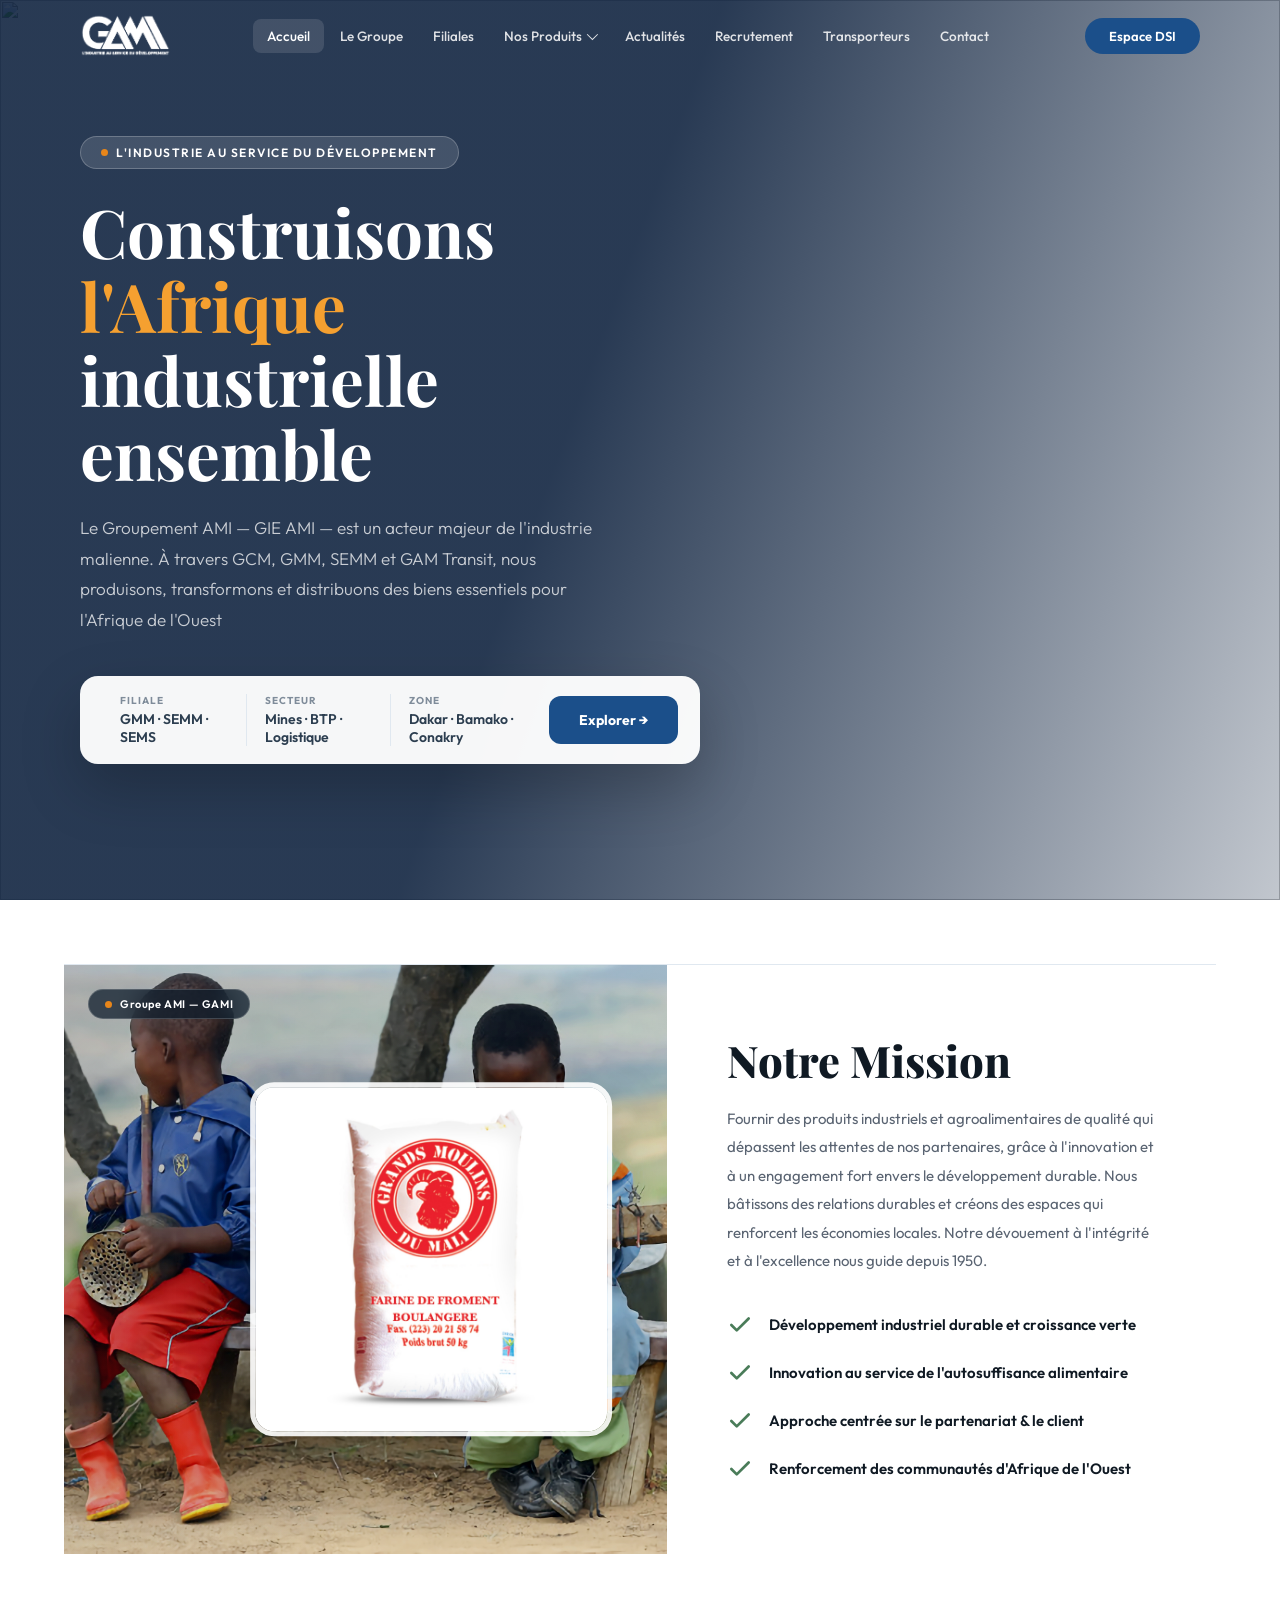
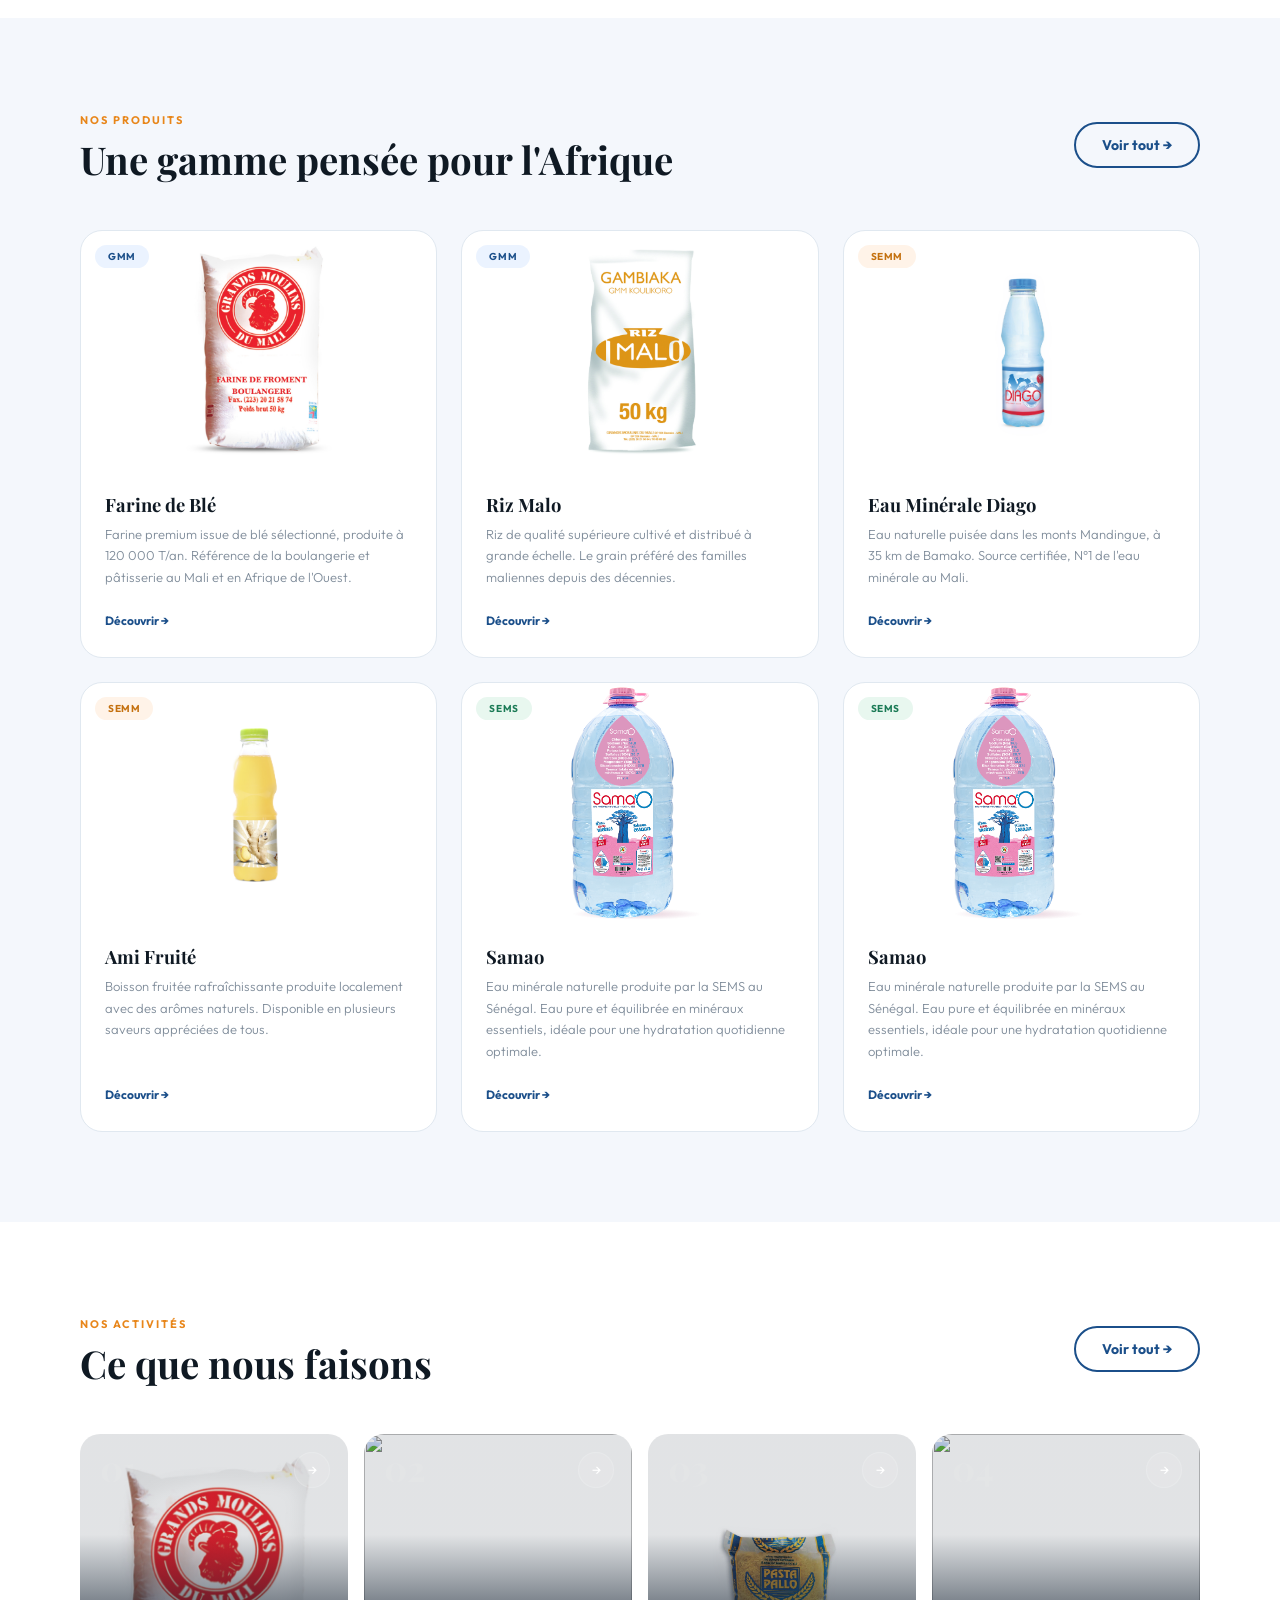
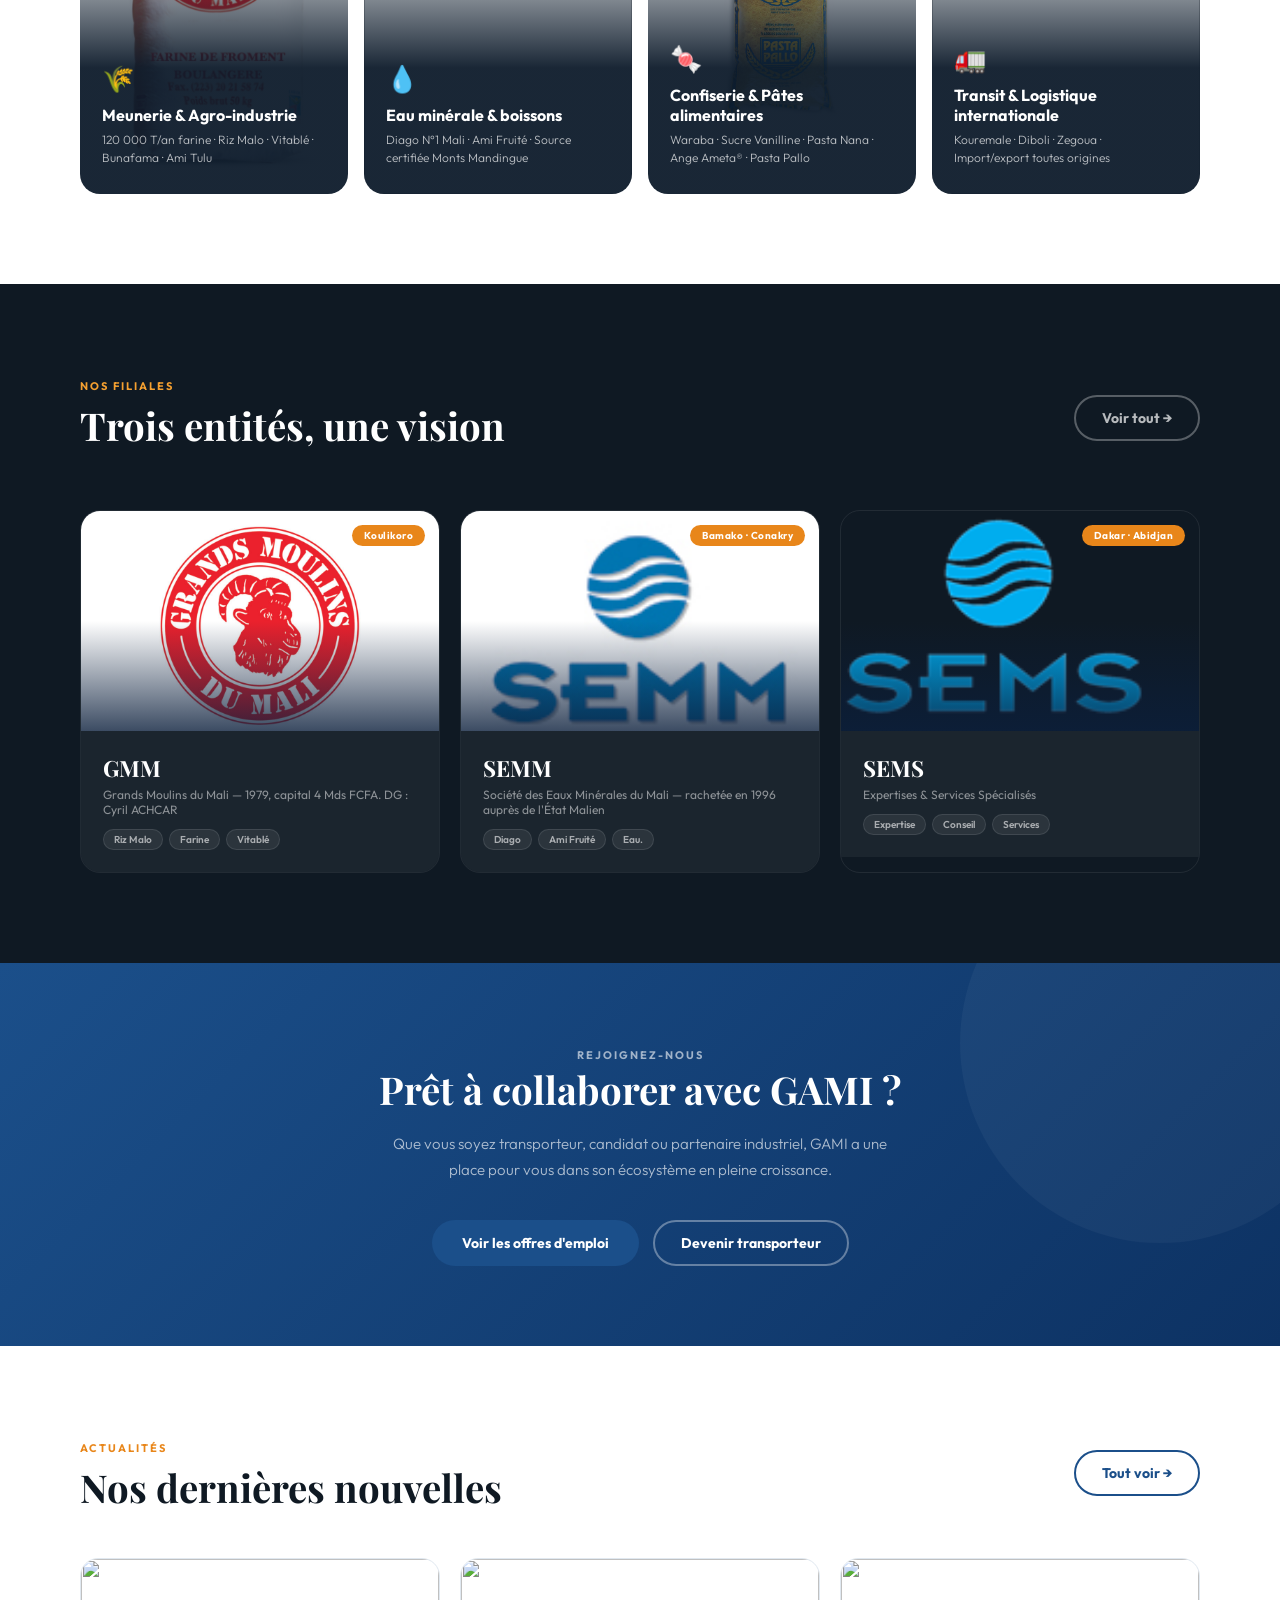
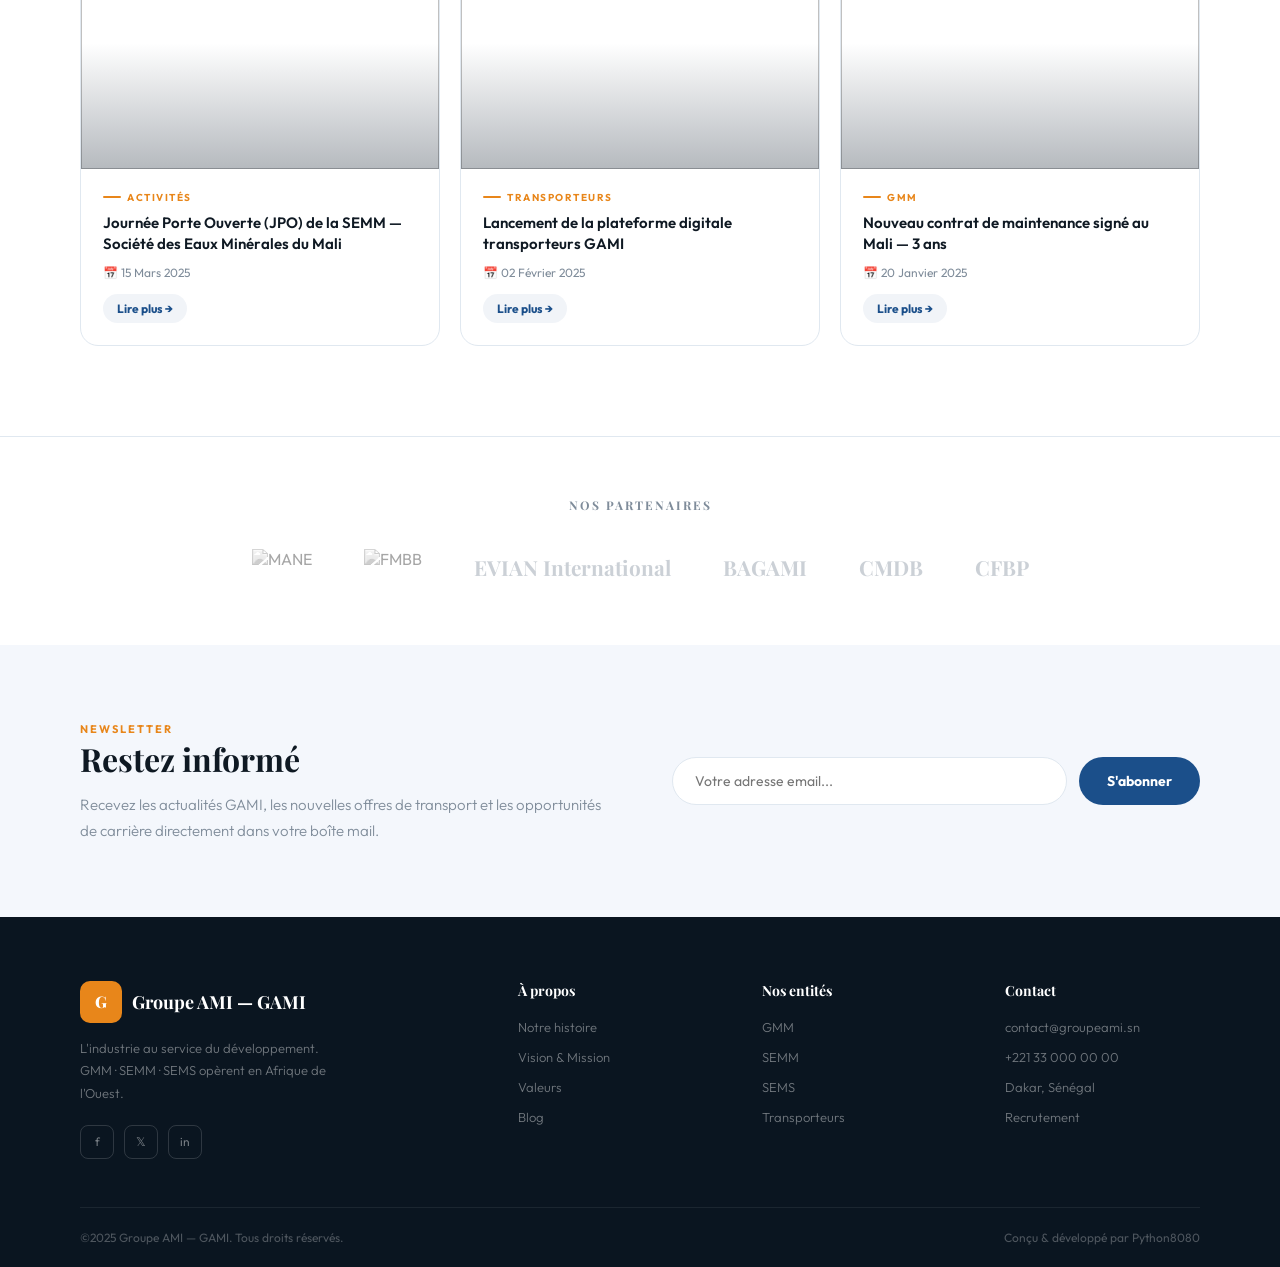
==== commit a1f44b44: "6 commit" ====
--- a/index.html
+++ b/index.html
@@ -56,7 +56,7 @@
 .prod-card{background:#fff;border-radius:22px;overflow:hidden;border:1.5px solid var(--border);cursor:pointer;transition:.3s;display:flex;flex-direction:column}
 .prod-card:hover{transform:translateY(-8px);box-shadow:0 24px 60px rgba(27,79,138,.13);border-color:transparent}
 .prod-img{height:240px;position:relative;overflow:hidden}
-.prod-img img{width:100%;height:100%;object-fit:fill;object-position:center;transition:.5s ease}
+.prod-img img{width:100%;height:100%;object-fit:contain;object-position:center;transition:.5s ease}
 .prod-card:hover .prod-img img{transform:scale(1.08)}
 .prod-fil{position:absolute;top:14px;left:14px;font-size:10px;font-weight:700;padding:5px 13px;border-radius:50px;letter-spacing:.6px;text-transform:uppercase}
 .prod-fil.gmm{background:#EBF3FF;color:#1B4F8A}
@@ -168,12 +168,23 @@
   .produits{padding:64px 24px}
   .prod-grid{grid-template-columns:1fr 1fr;gap:16px;margin-top:32px}
   .prod-img{height:200px}
+  /* Filiales */
+  .filiales-sec{padding:64px 24px}
+  .fil-strip{grid-template-columns:1fr 1fr;gap:14px;margin-top:32px}
+  .fil-img{height:180px}
+  /* News */
+  .news-preview{padding:64px 24px}
+  .np-grid{grid-template-columns:1fr 1fr;gap:14px;margin-top:32px}
+  .np-img{height:180px}
+  /* Newsletter */
+  .newsletter{padding:56px 24px}
+  .nl-inner{grid-template-columns:1fr;gap:28px}
 }
 
 /* ── Mobile ≤640px ── */
 @media(max-width:640px){
-  /* Hero */
-  .hero{min-height:100svh}
+  /* Hero — annule le margin-top de shared.css pour que l'image passe derrière le nav transparent */
+  .hero{min-height:100svh;margin-top:0;height:100svh}
   .hero-content{padding:0 18px}
   .hero h1{font-size:2rem}
   .hero-sub{font-size:.93rem;margin-bottom:28px}
@@ -211,7 +222,32 @@
   .services{padding:52px 18px}
   .srv-grid{grid-template-columns:1fr 1fr;gap:10px}
   .srv-card{height:240px}
-  /* News & partenaires */
+  /* Filiales — carousel horizontal swipeable */
+  .filiales-sec{padding:52px 0 52px 18px}
+  .filiales-sec .flex-between{padding-right:18px;margin-bottom:24px}
+  .fil-strip{
+    display:flex;flex-wrap:nowrap;
+    overflow-x:auto;
+    scroll-snap-type:x mandatory;
+    -webkit-overflow-scrolling:touch;
+    scrollbar-width:none;
+    gap:14px;
+    margin-top:0;
+    padding-right:18px
+  }
+  .fil-strip::-webkit-scrollbar{display:none}
+  .fil-card{flex:0 0 78%;min-width:0;scroll-snap-align:start}
+  .fil-img{height:170px}
+  /* News — colonne unique */
+  .news-preview{padding:52px 18px}
+  .np-grid{grid-template-columns:1fr;gap:14px;margin-top:24px}
+  .np-img{height:200px}
+  /* Newsletter */
+  .newsletter{padding:48px 18px}
+  .nl-inner{grid-template-columns:1fr;gap:24px}
+  .nl-form{flex-direction:column;gap:10px}
+  .nl-btn{width:100%;border-radius:12px}
+  /* Partenaires */
   .partenaires{padding:40px 18px}
   .part-logos{gap:24px}
 }
@@ -220,8 +256,10 @@
 @media(max-width:400px){
   .hero h1{font-size:1.75rem}
   .prod-card{flex:0 0 86%}
+  .fil-card{flex:0 0 88%}
   .srv-grid{grid-template-columns:1fr}
   .srv-card{height:220px}
+  .np-img{height:170px}
 }
 </style>
 </head>
@@ -389,24 +427,24 @@
     <!-- SEMS -->
     <div class="prod-card" onclick="window.location='nos-produits.html#sems'">
       <div class="prod-img">
-        <img src="./images/PASTA-WARABA4 (1).jpg" alt="Waraba"/>
+        <img src="./images/samao.png" alt="samao"/>
         <span class="prod-fil sems">SEMS</span>
       </div>
       <div class="prod-body">
-        <div class="prod-name">Waraba</div>
-        <div class="prod-desc">Confiserie emblématique du Groupe AMI, appréciée par les familles à travers toute l'Afrique. Un produit phare depuis plus de 70 ans.</div>
+        <div class="prod-name">Samao</div>
+        <div class="prod-desc">Eau minérale naturelle produite par la SEMS au Sénégal. Eau pure et équilibrée en minéraux essentiels, idéale pour une hydratation quotidienne optimale.</div>
         <span class="prod-link">Découvrir →</span>
       </div>
     </div>
 
     <div class="prod-card" onclick="window.location='nos-produits.html#sems'">
       <div class="prod-img">
-        <img src="./images/DOUBLE-GUM-VERT.jpg" alt="Double Gum Vert"/>
+        <img src="./images/samao.png" alt="Double Gum Vert"/>
         <span class="prod-fil sems">SEMS</span>
       </div>
       <div class="prod-body">
-        <div class="prod-name">Double Gum Vert</div>
-        <div class="prod-desc">Chewing-gum à la menthe verte, produit localement par SEMS. Fraîcheur longue durée, populaire auprès des jeunes consommateurs.</div>
+        <div class="prod-name">Samao</div>
+        <div class="prod-desc">Eau minérale naturelle produite par la SEMS au Sénégal. Eau pure et équilibrée en minéraux essentiels, idéale pour une hydratation quotidienne optimale.</div>
         <span class="prod-link">Découvrir →</span>
       </div>
     </div>
--- a/shared.css
+++ b/shared.css
@@ -494,7 +494,3 @@
   .srv-card{height:220px}
 }
 
-/* ── FIX: nav margin-top sur tous les .page-hero / sections ── */
-@media(max-width:640px){
-  .hero{margin-top:64px}
-}
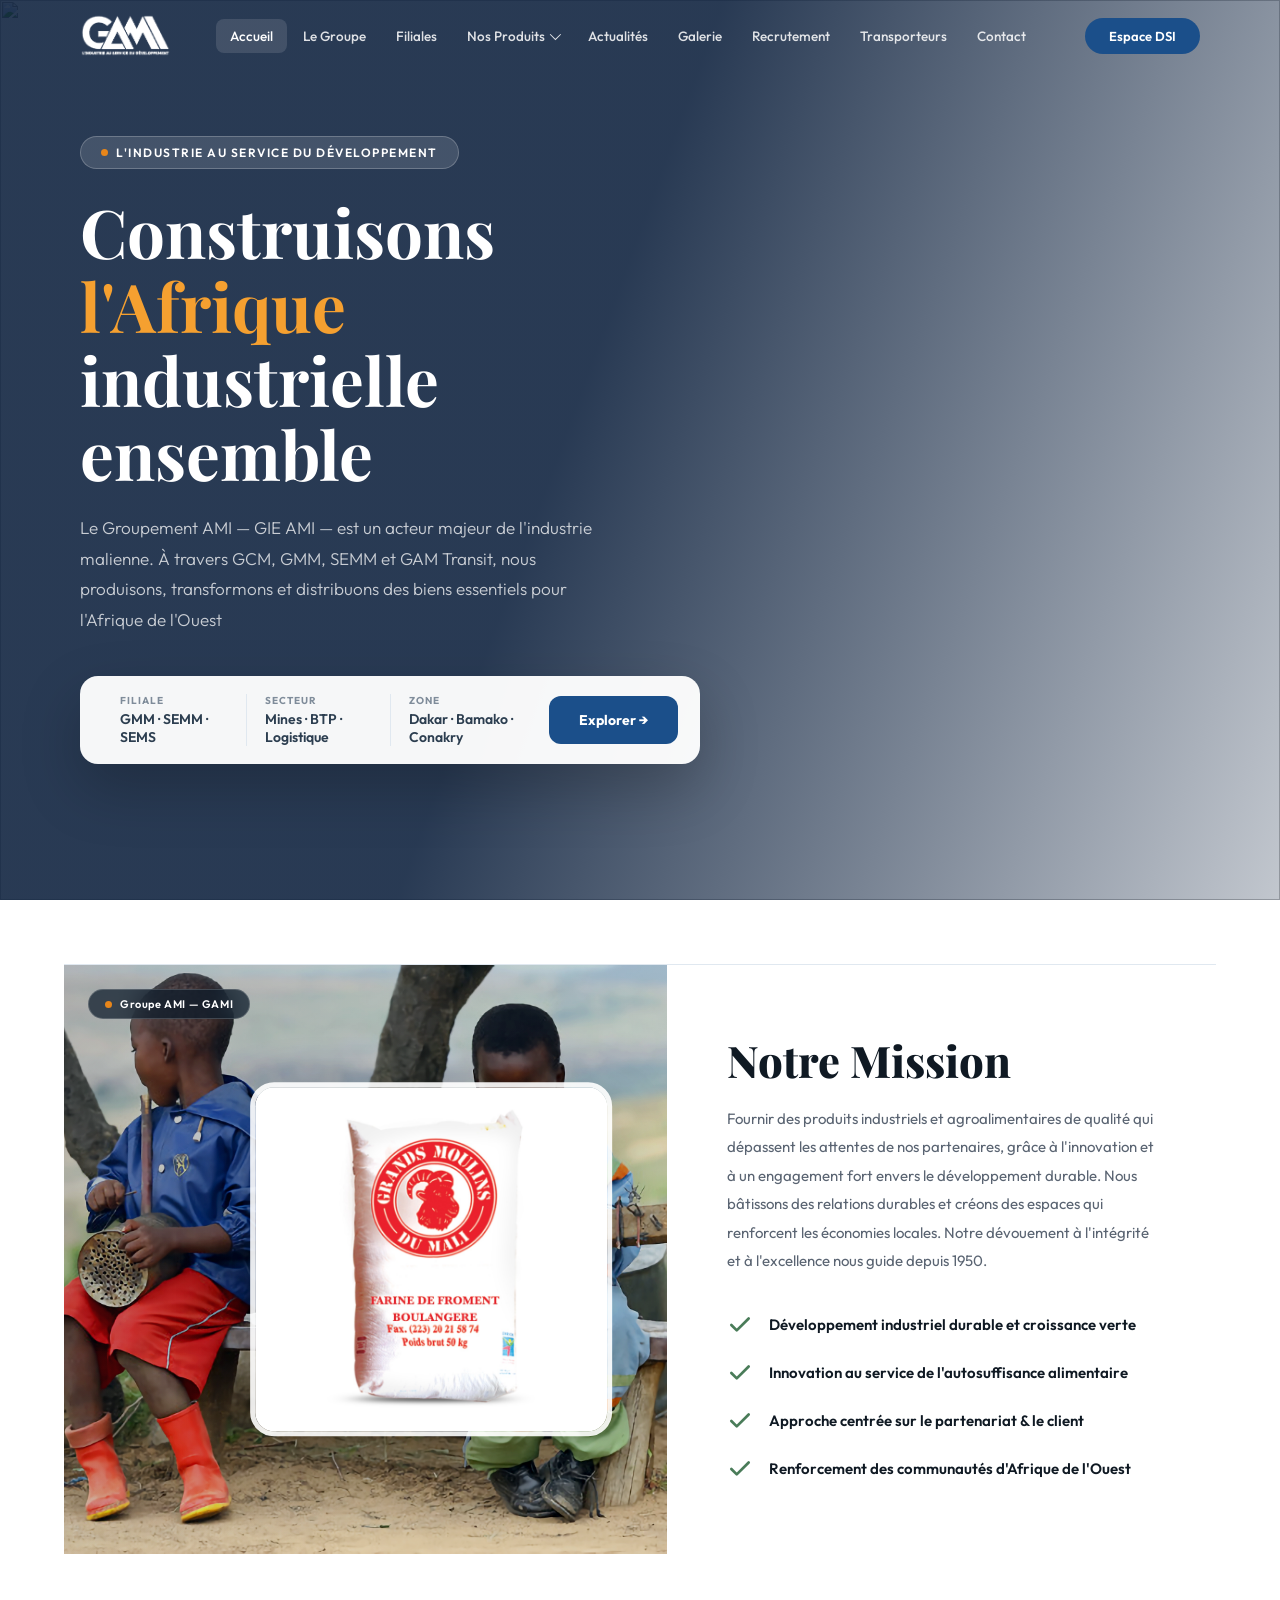
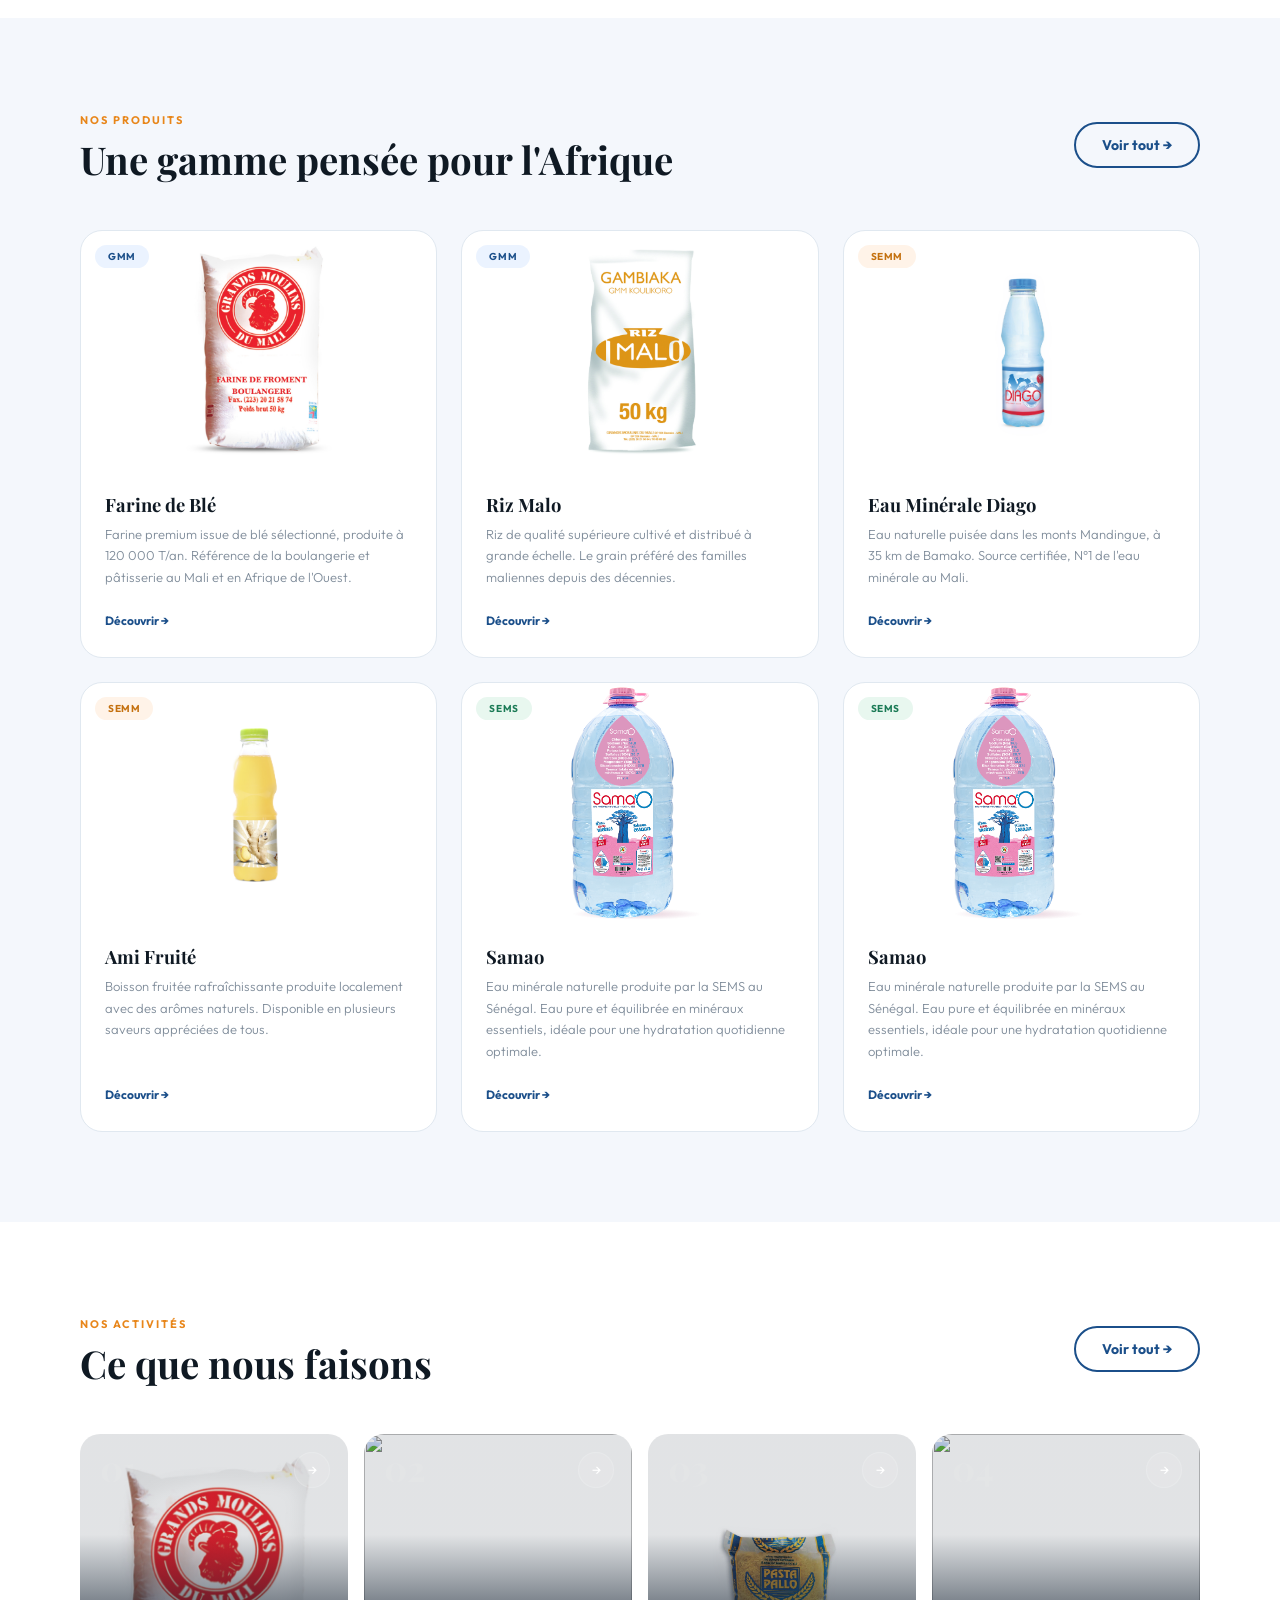
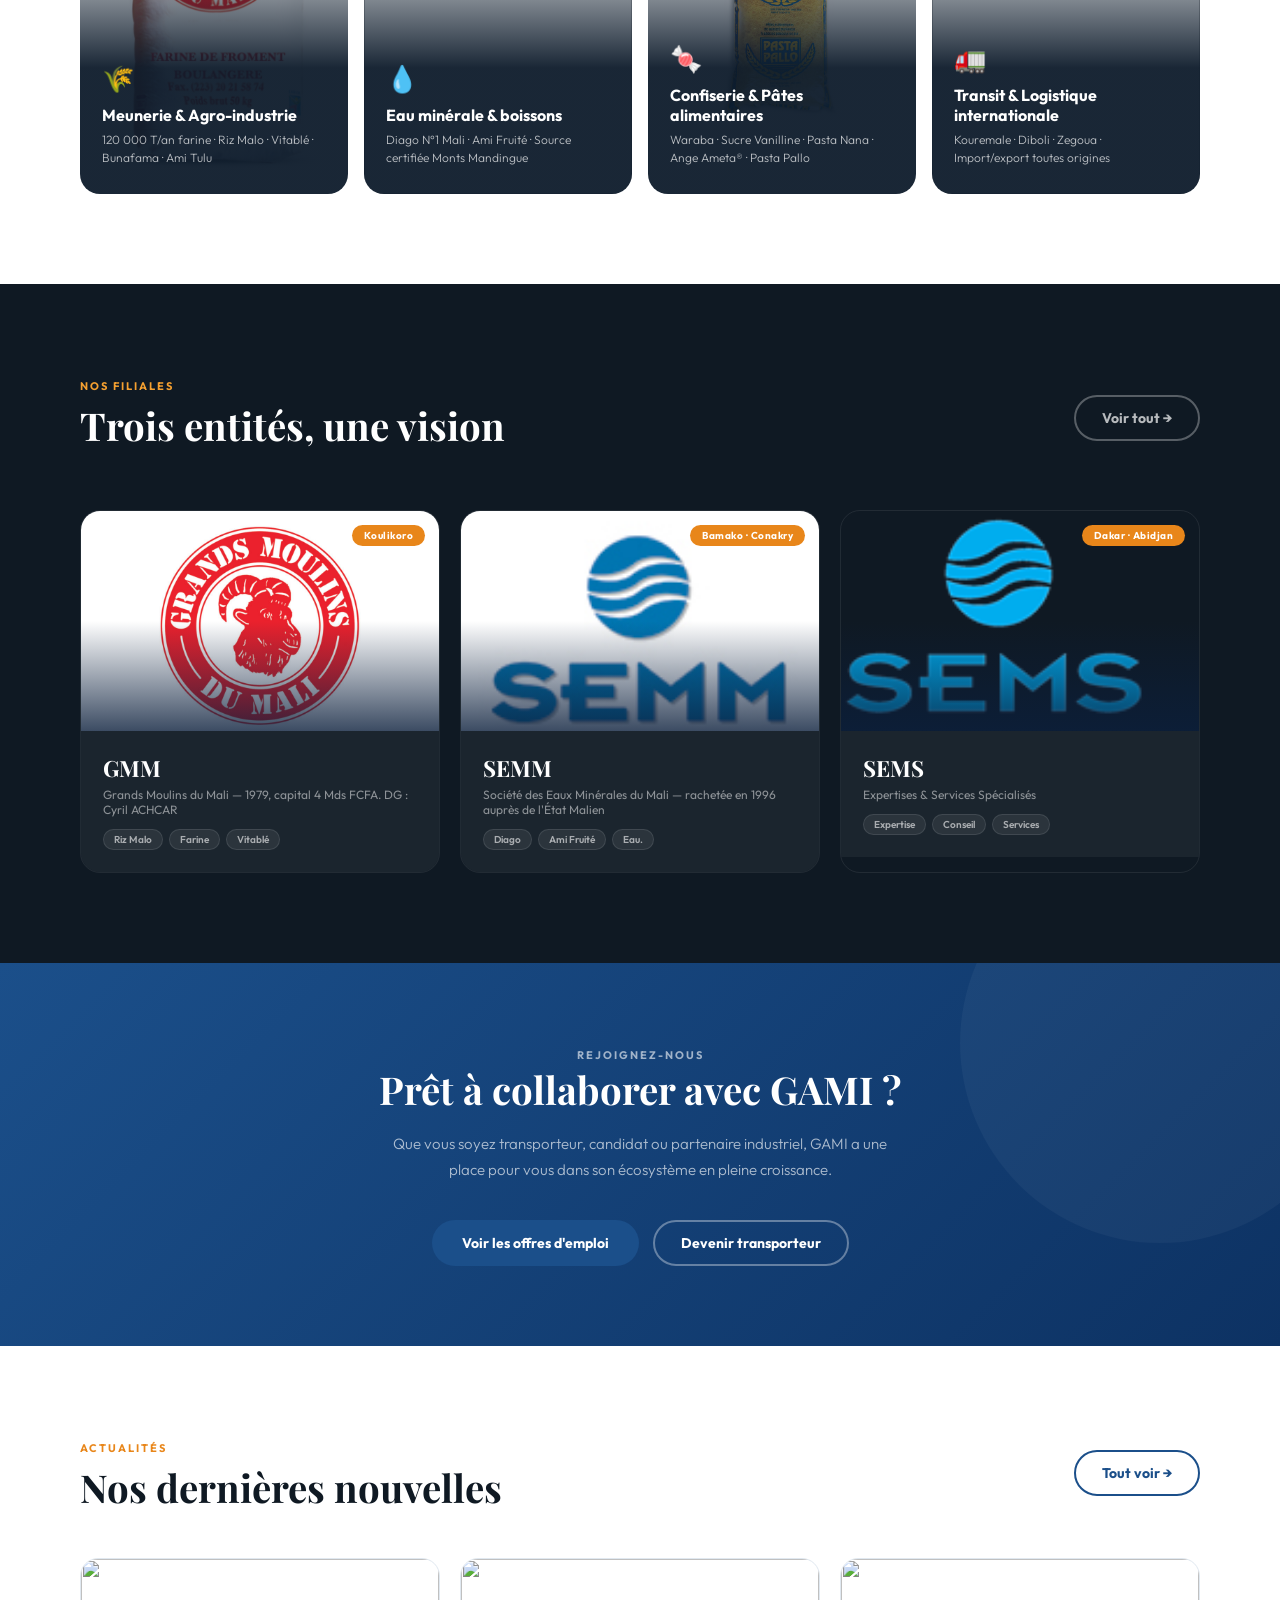
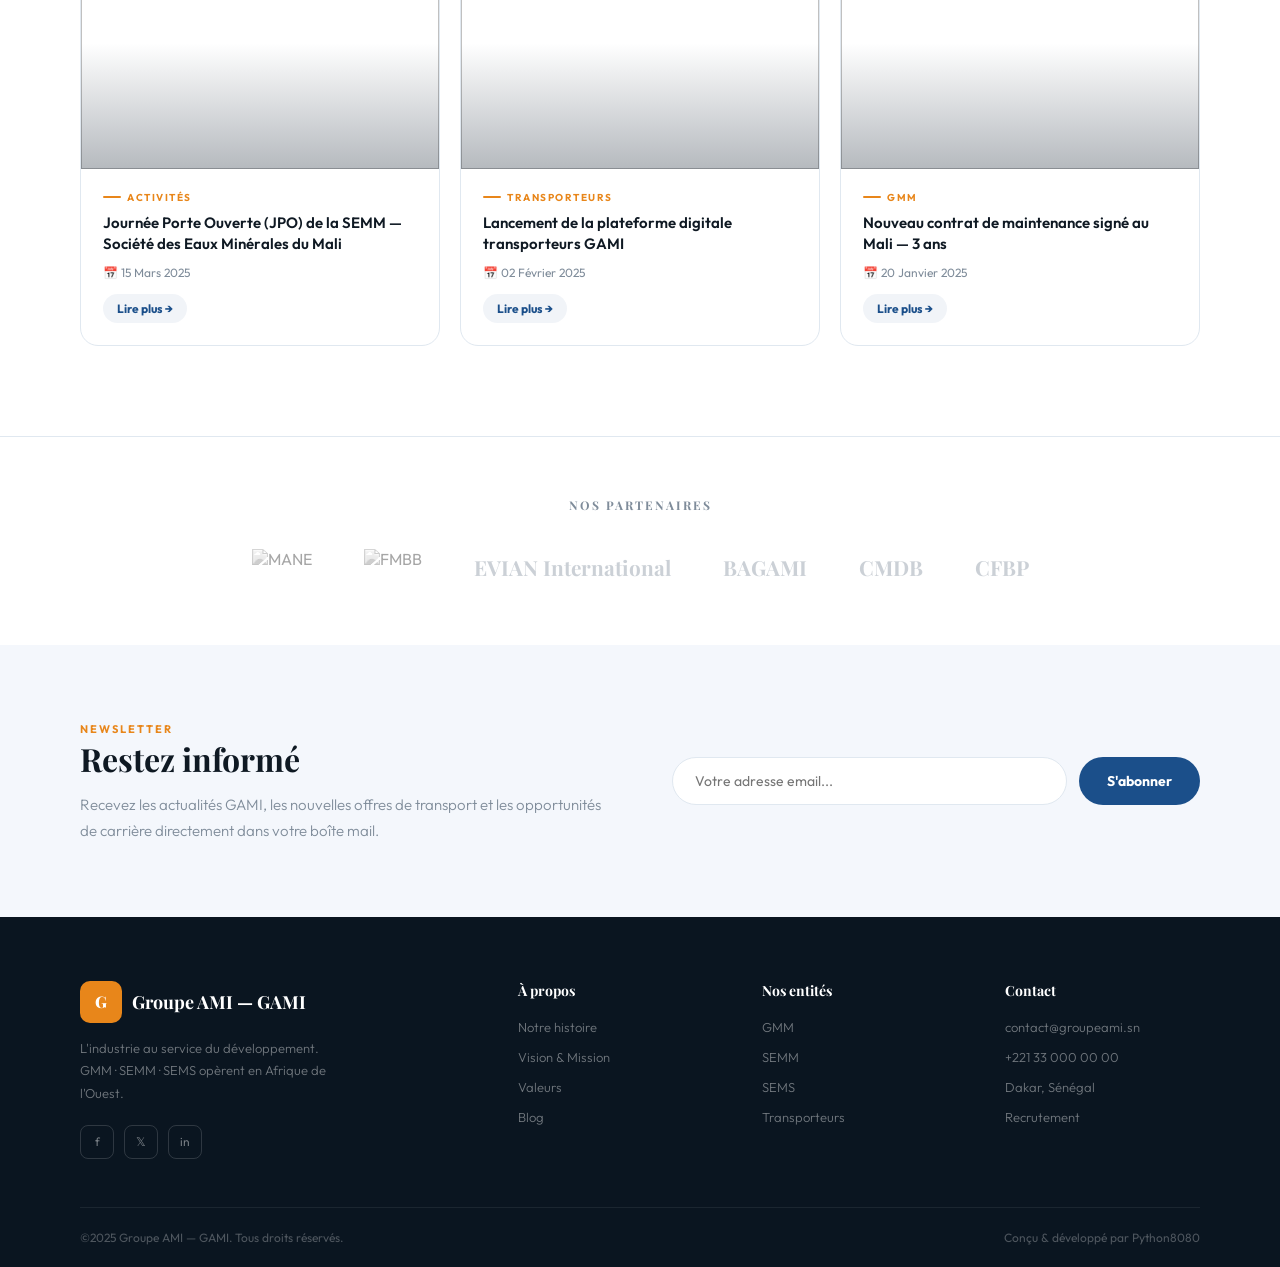
==== commit 2e4b0c0f: "7 commit" ====
--- a/index.html
+++ b/index.html
@@ -298,6 +298,7 @@
       </div>
     </div>
     <a class="nl" href="actualites.html">Actualités</a>
+    <a class="nl" href="galerie.html">Galerie</a>
     <a class="nl" href="recrutement.html">Recrutement</a>
     <a class="nl" href="transporteurs.html">Transporteurs</a>
     <a class="nl" href="contact.html">Contact</a>
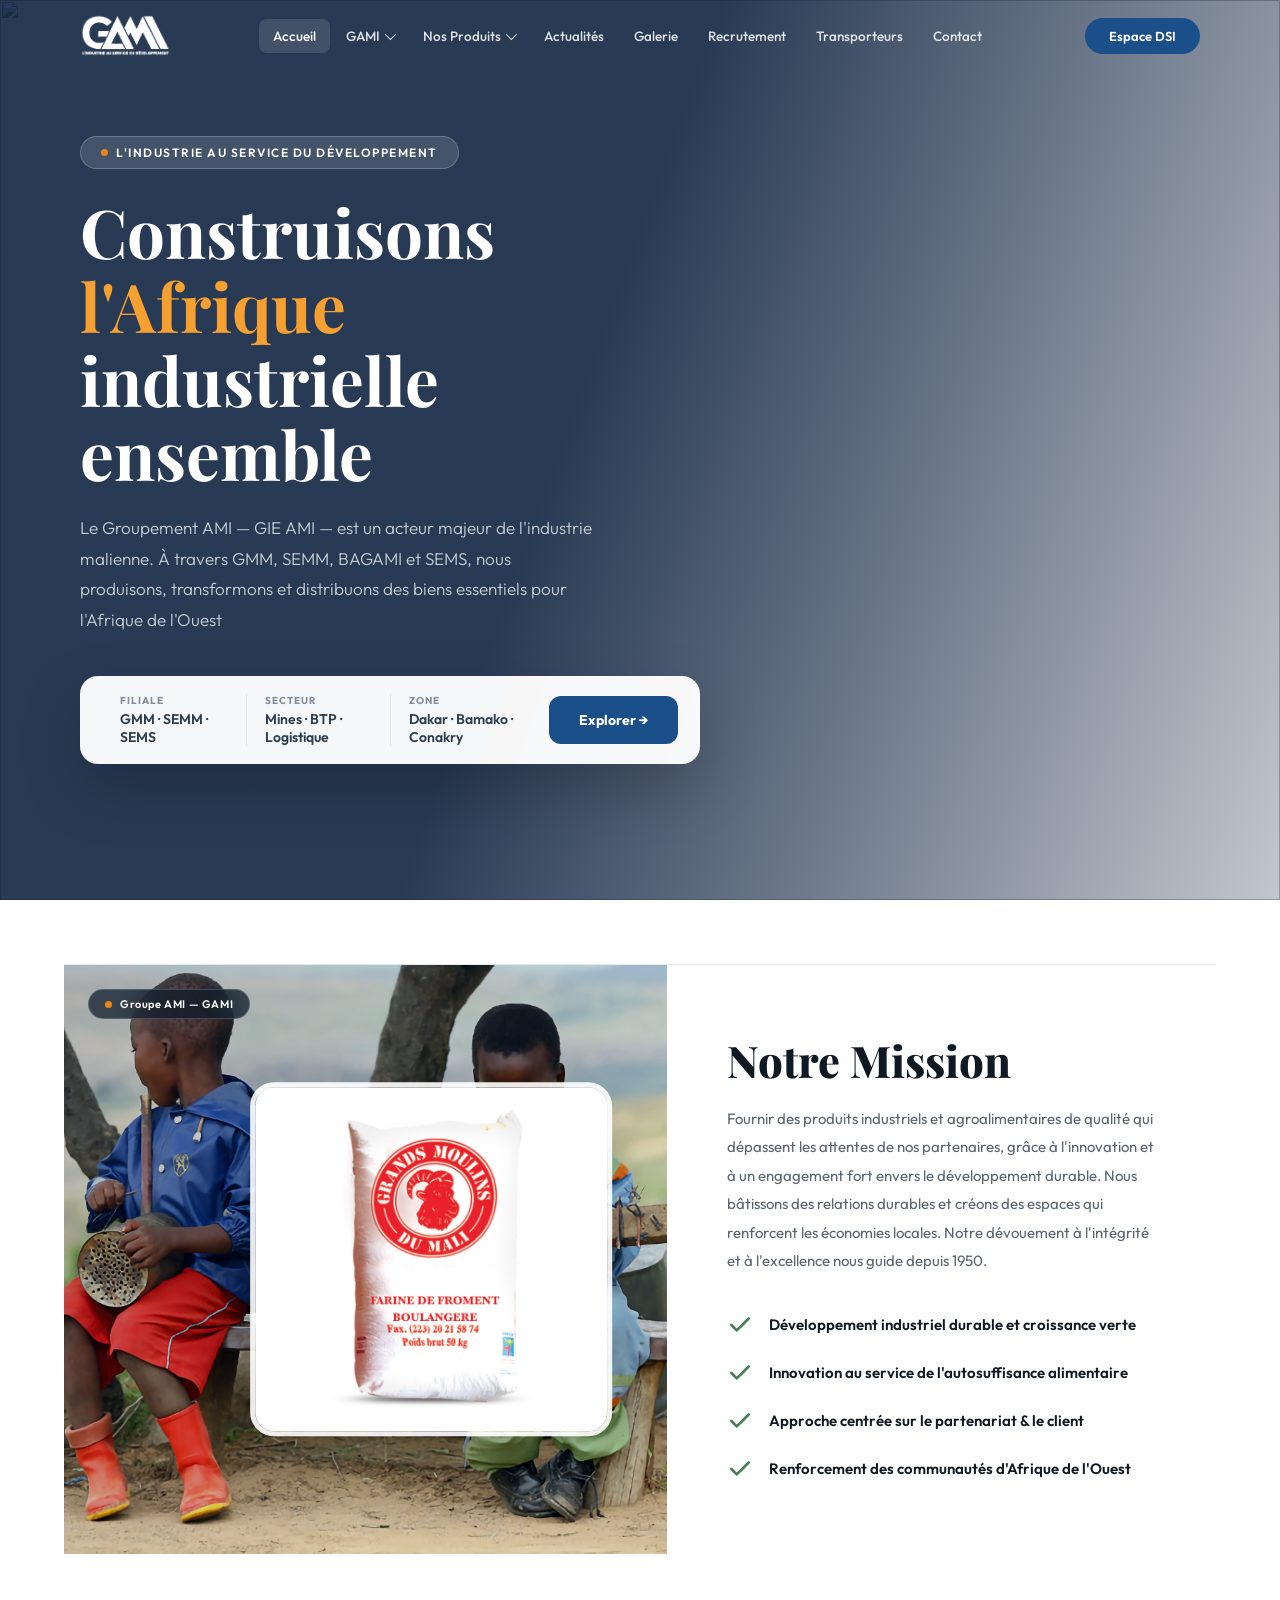
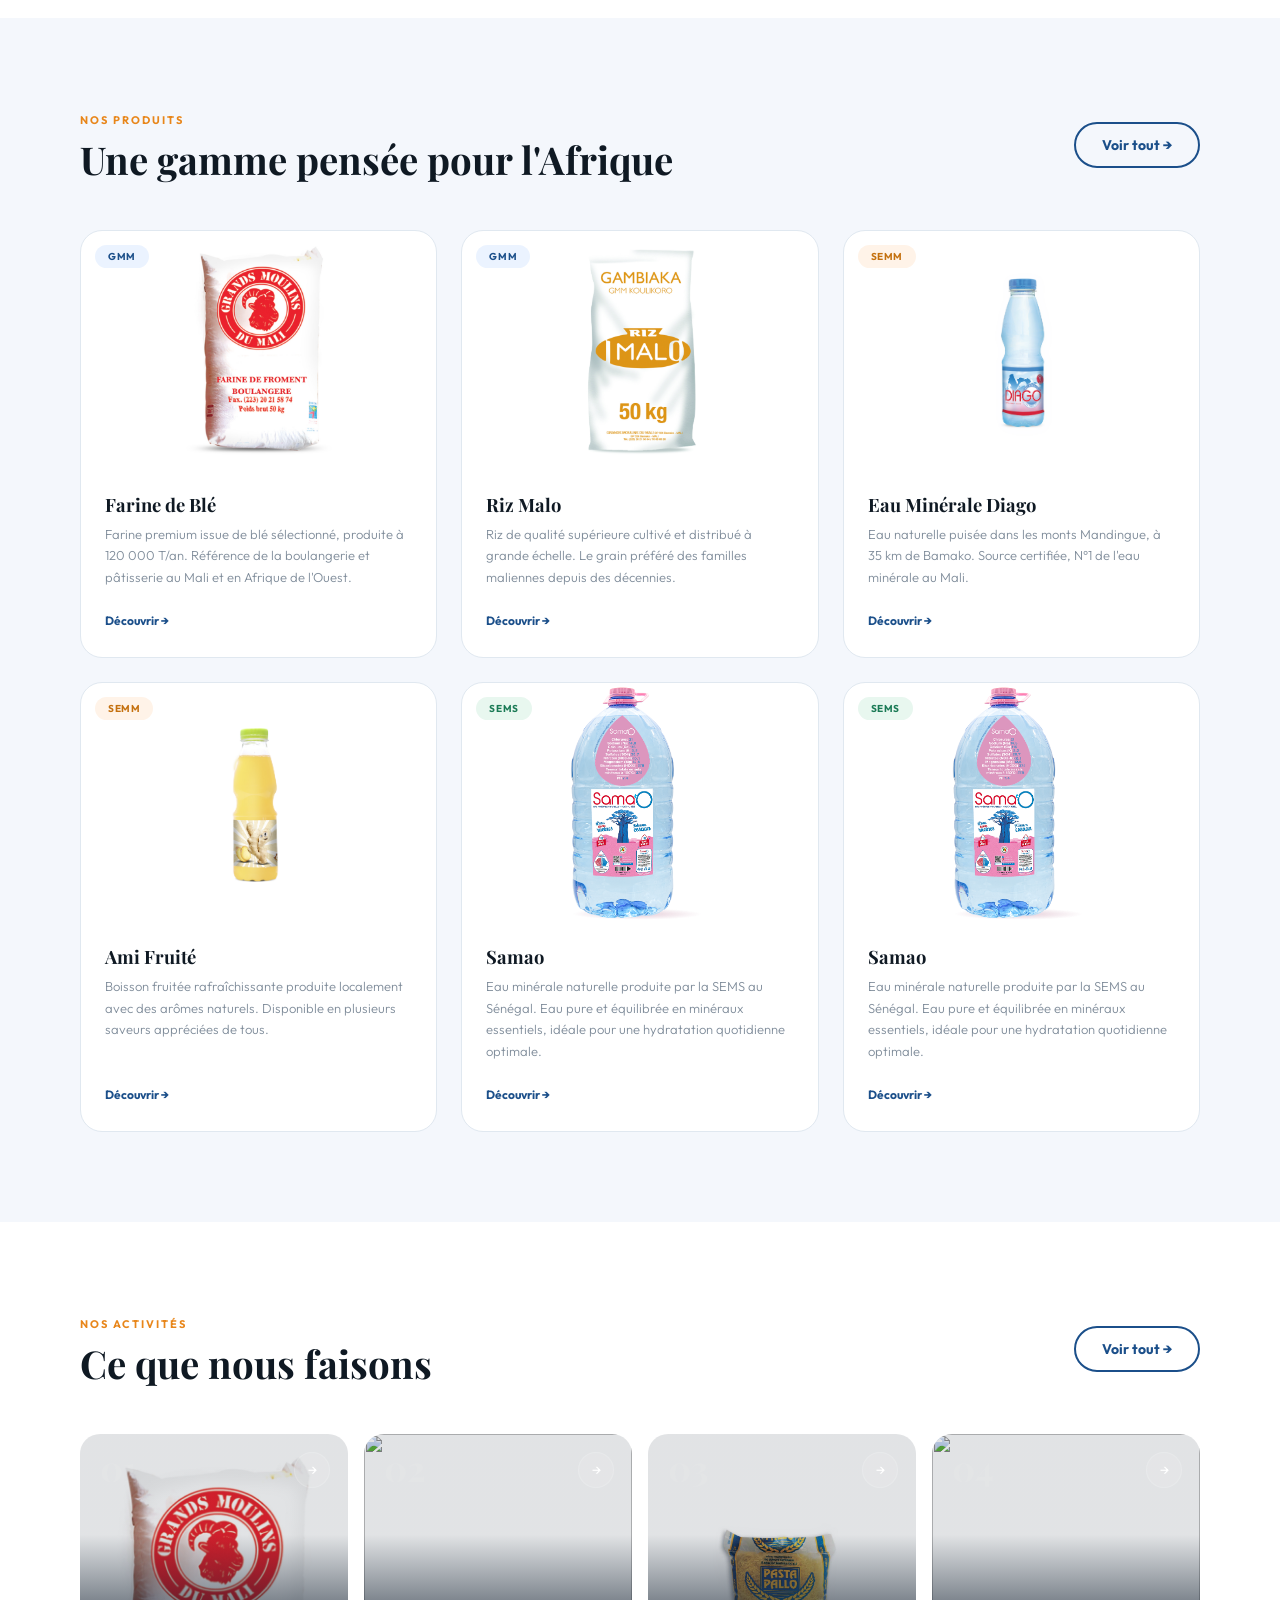
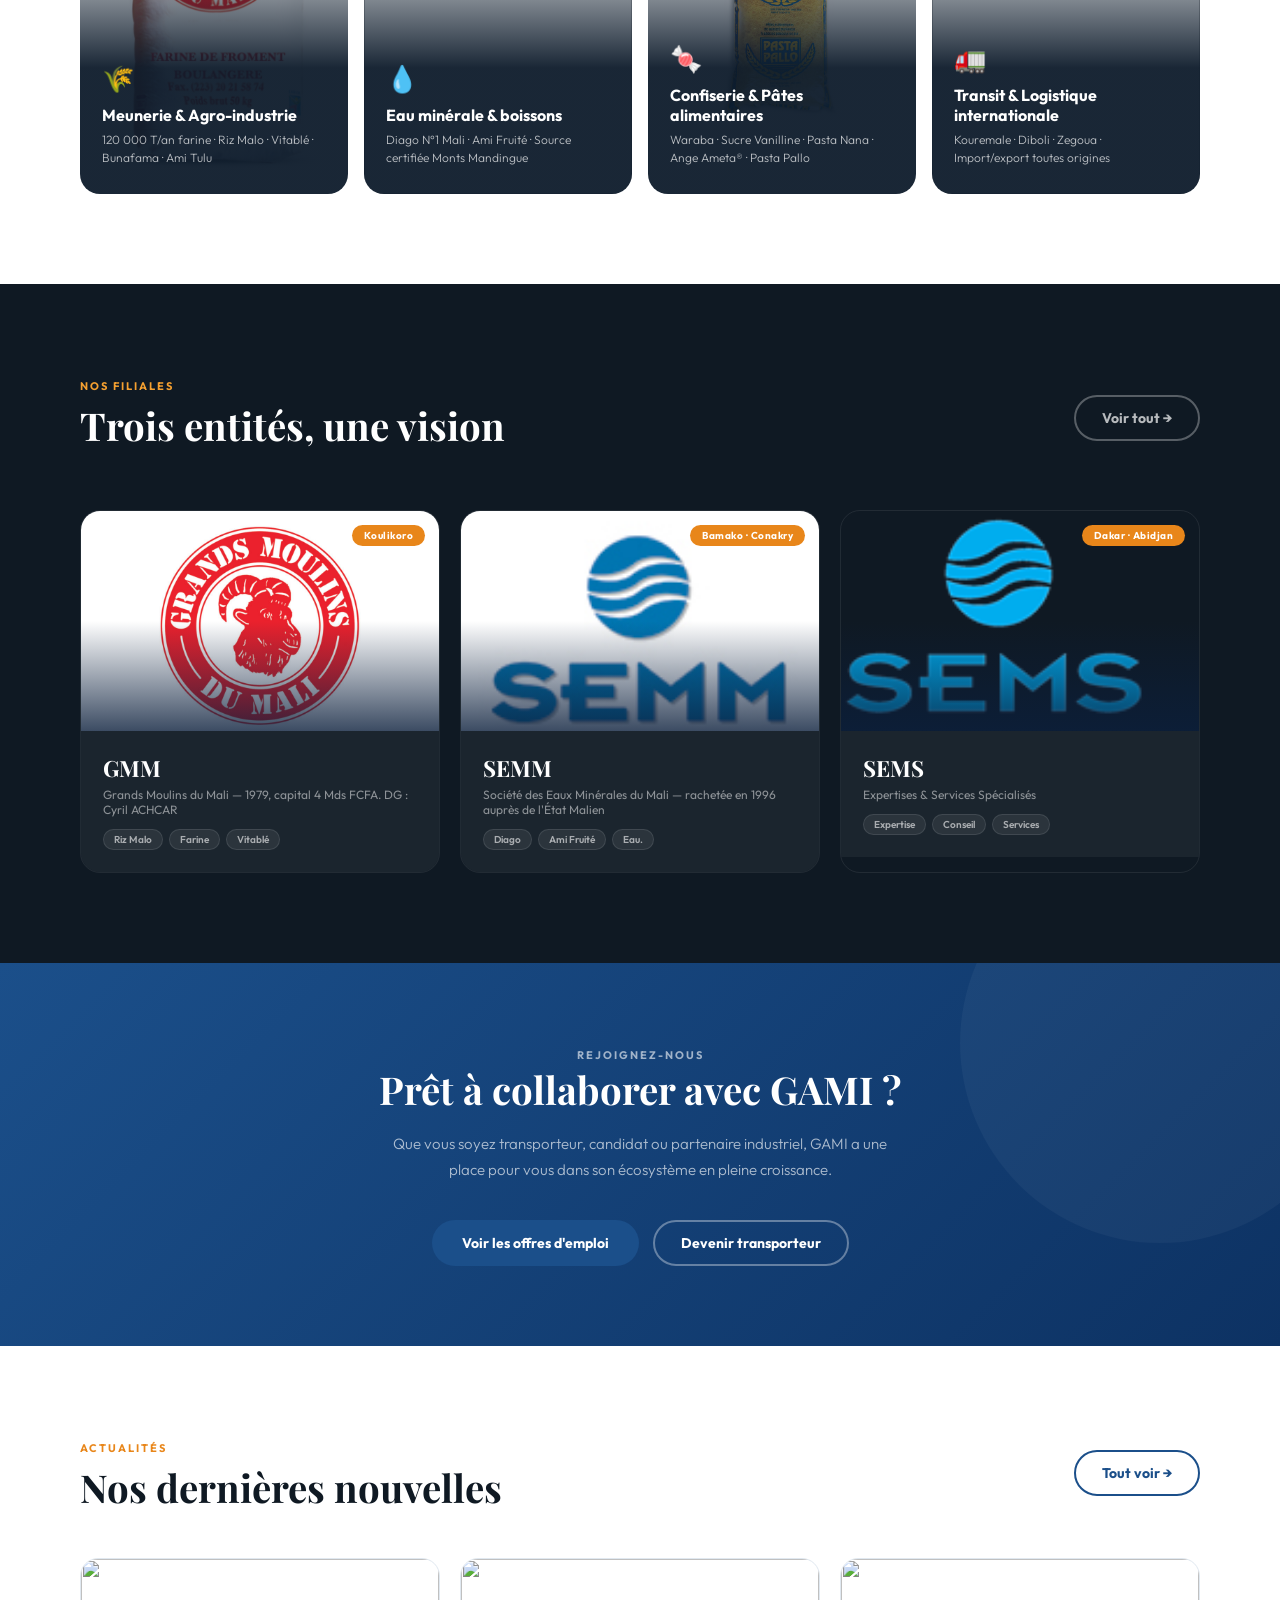
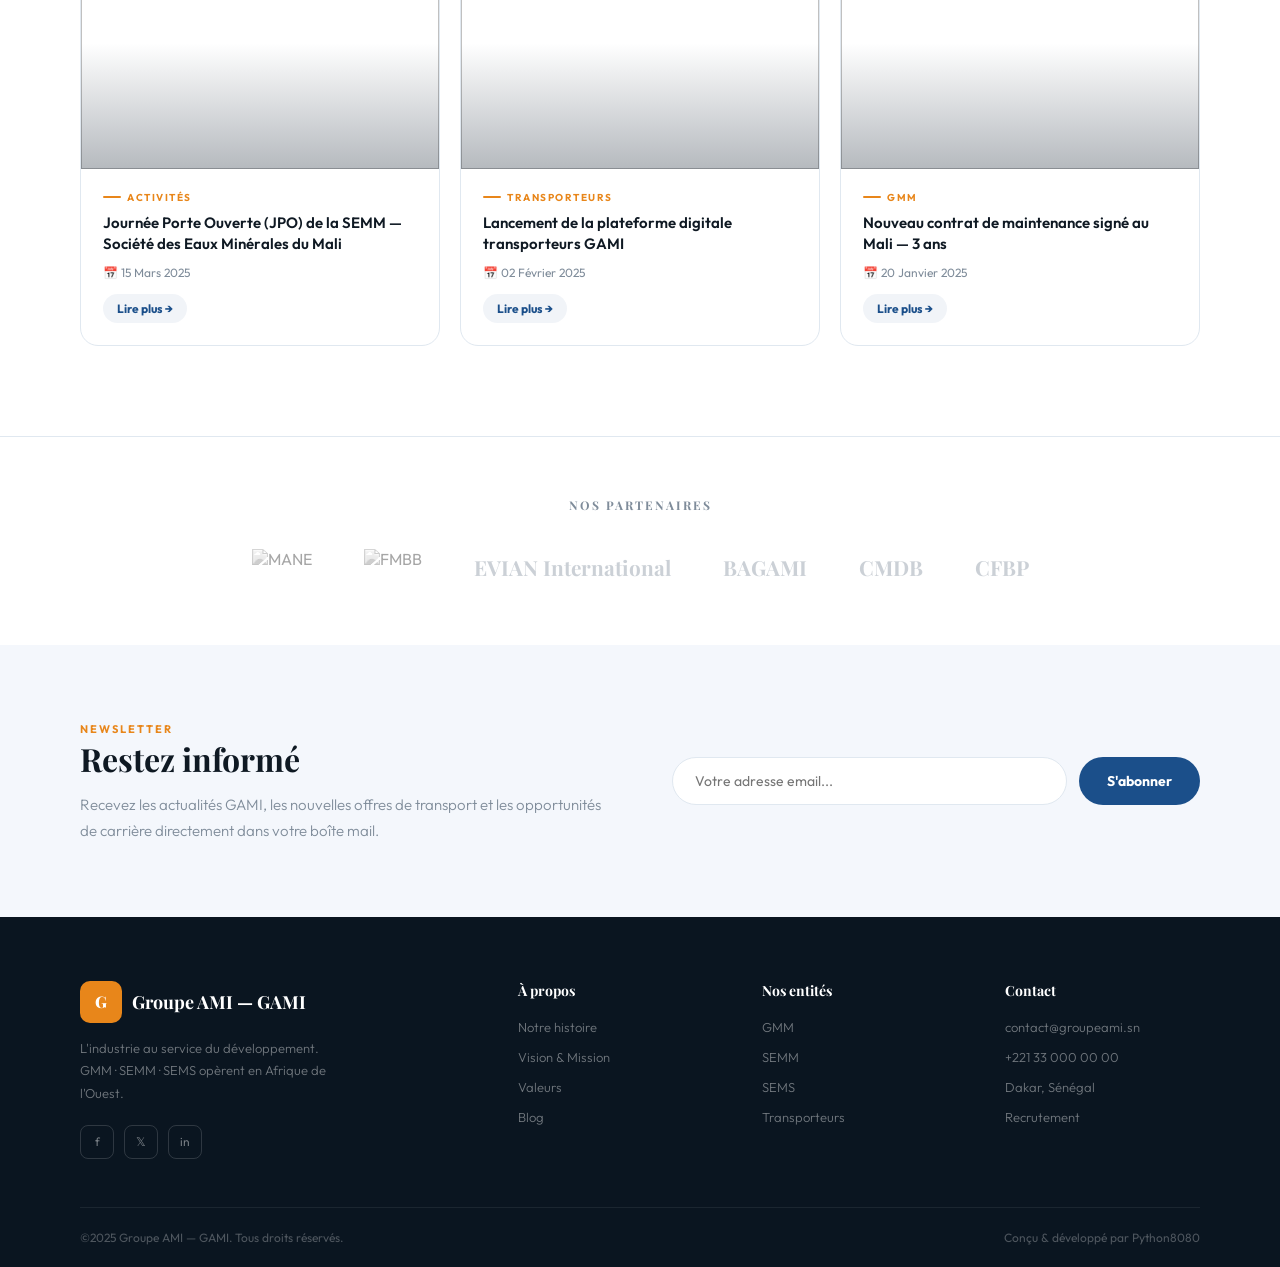
==== commit 13fb20fb: "8 commit" ====
--- a/index.html
+++ b/index.html
@@ -278,8 +278,15 @@
   </div>
   <div class="nav-links">
     <a class="nl" href="index.html">Accueil</a>
-    <a class="nl" href="groupe.html">Le Groupe</a>
-    <a class="nl" href="filiales.html">Filiales</a>
+    <div class="nav-dropdown">
+      <a class="nl" href="gami.html">GAMI</a>
+      <div class="nav-drop-menu">
+        <a class="ndm-item" href="gami.html#groupe"><div class="ndm-badge" style="background:#EBF3FF;color:#1B4F8A;font-weight:800">G</div><span>Le Groupe</span></a>
+        <a class="ndm-item" href="gami.html#presentation"><div class="ndm-badge" style="background:#FFF3E8;color:#E8861A;font-weight:800">P</div><span>Présentation du Groupe</span></a>
+        <a class="ndm-item" href="gami.html#filiales"><div class="ndm-badge" style="background:#E8F7EF;color:#1A8060;font-weight:800">F</div><span>Filiales</span></a>
+        <a class="ndm-item" href="gami.html#vision"><div class="ndm-badge" style="background:#EBF3FF;color:#1B4F8A;font-weight:800">V</div><span>Vision</span></a>
+      </div>
+    </div>
     <div class="nav-dropdown">
       <a class="nl" href="nos-produits.html">Nos Produits</a>
       <div class="nav-drop-menu">
@@ -313,7 +320,7 @@
   <div class="hero-content">
     <div class="hero-badge"><span class="dot"></span>L'industrie au service du développement</div>
     <h1>Construisons <em>l'Afrique</em><br>industrielle ensemble</h1>
-    <p class="hero-sub">Le Groupement AMI — GIE AMI — est un acteur majeur de l'industrie malienne. À travers GCM, GMM, SEMM et GAM Transit, nous produisons, transformons et distribuons des biens essentiels pour l'Afrique de l'Ouest</p>
+    <p class="hero-sub">Le Groupement AMI — GIE AMI — est un acteur majeur de l'industrie malienne. À travers GMM, SEMM, BAGAMI et SEMS, nous produisons, transformons et distribuons des biens essentiels pour l'Afrique de l'Ouest</p>
     <div class="hero-search-bar">
       <div class="hs-field"><div class="hs-lbl">Filiale</div><div class="hs-val">GMM · SEMM · SEMS</div></div>
       <div class="hs-field"><div class="hs-lbl">Secteur</div><div class="hs-val">Mines · BTP · Logistique</div></div>
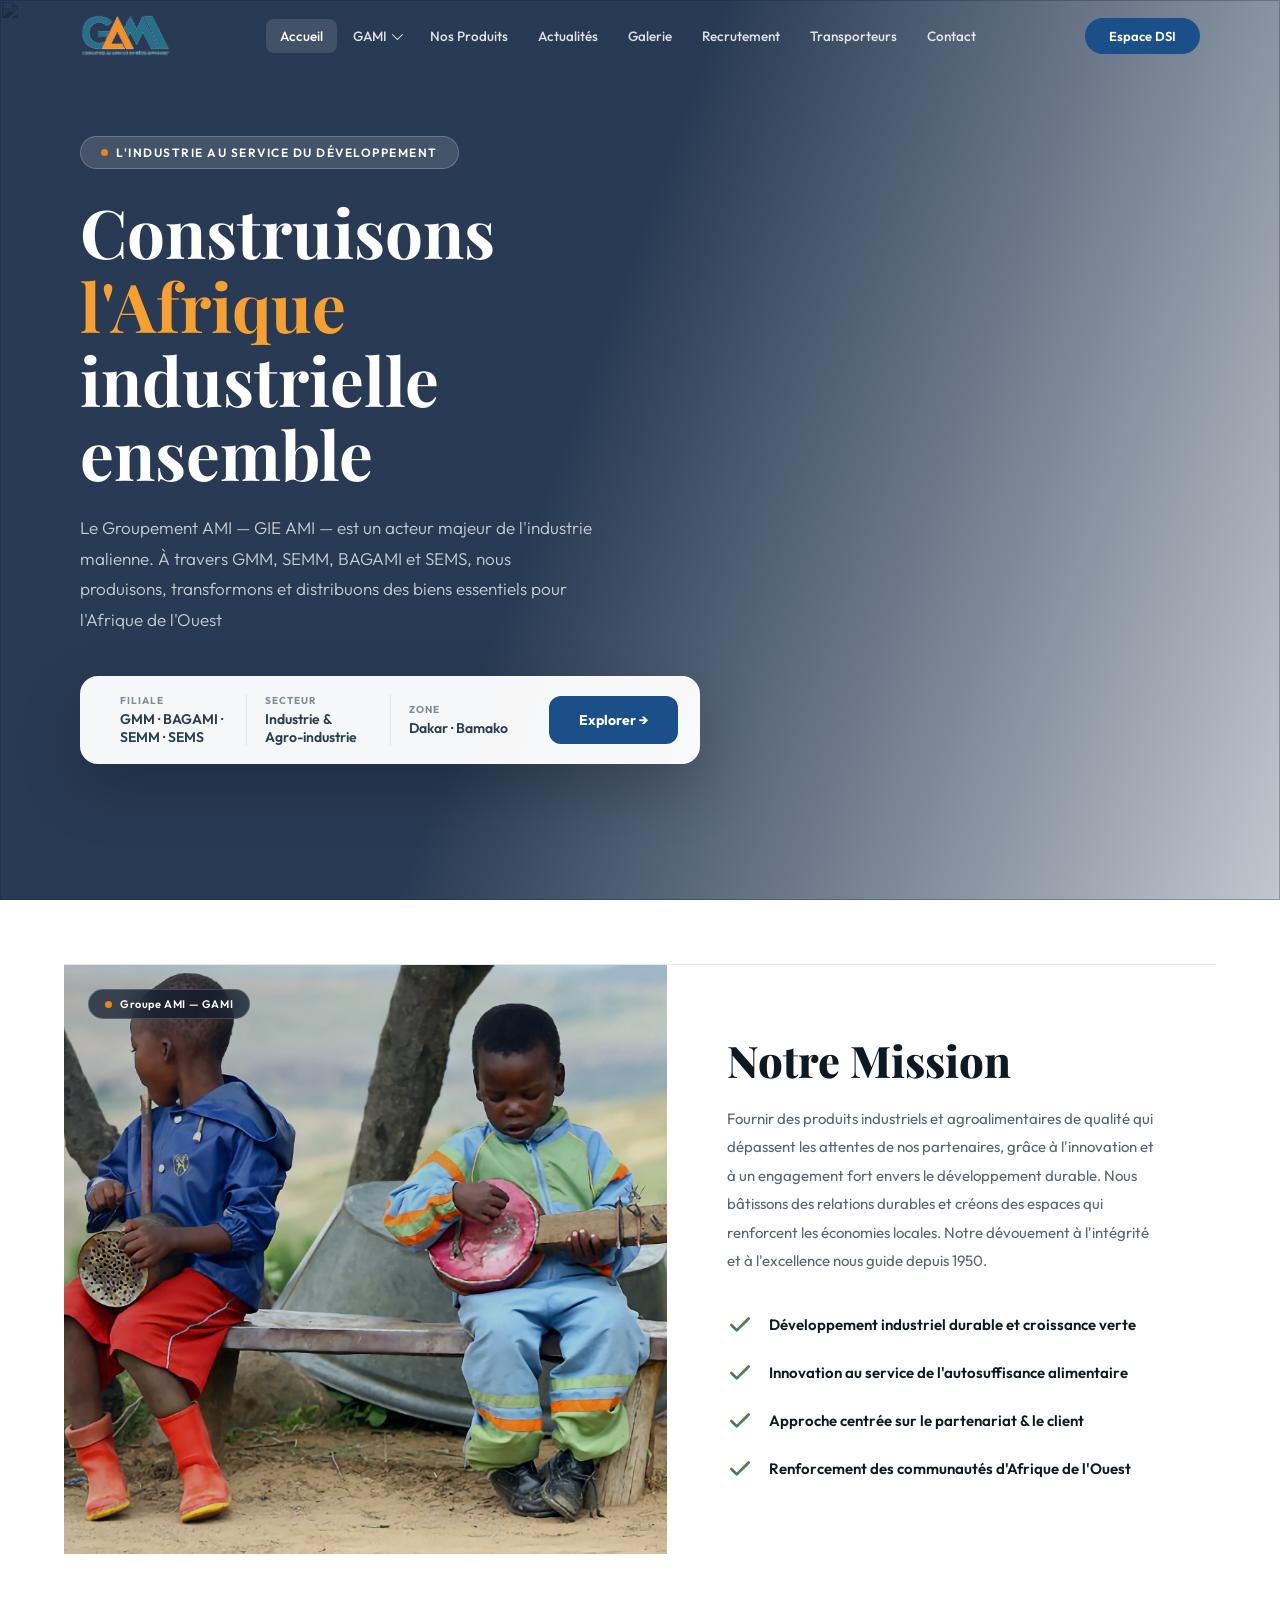
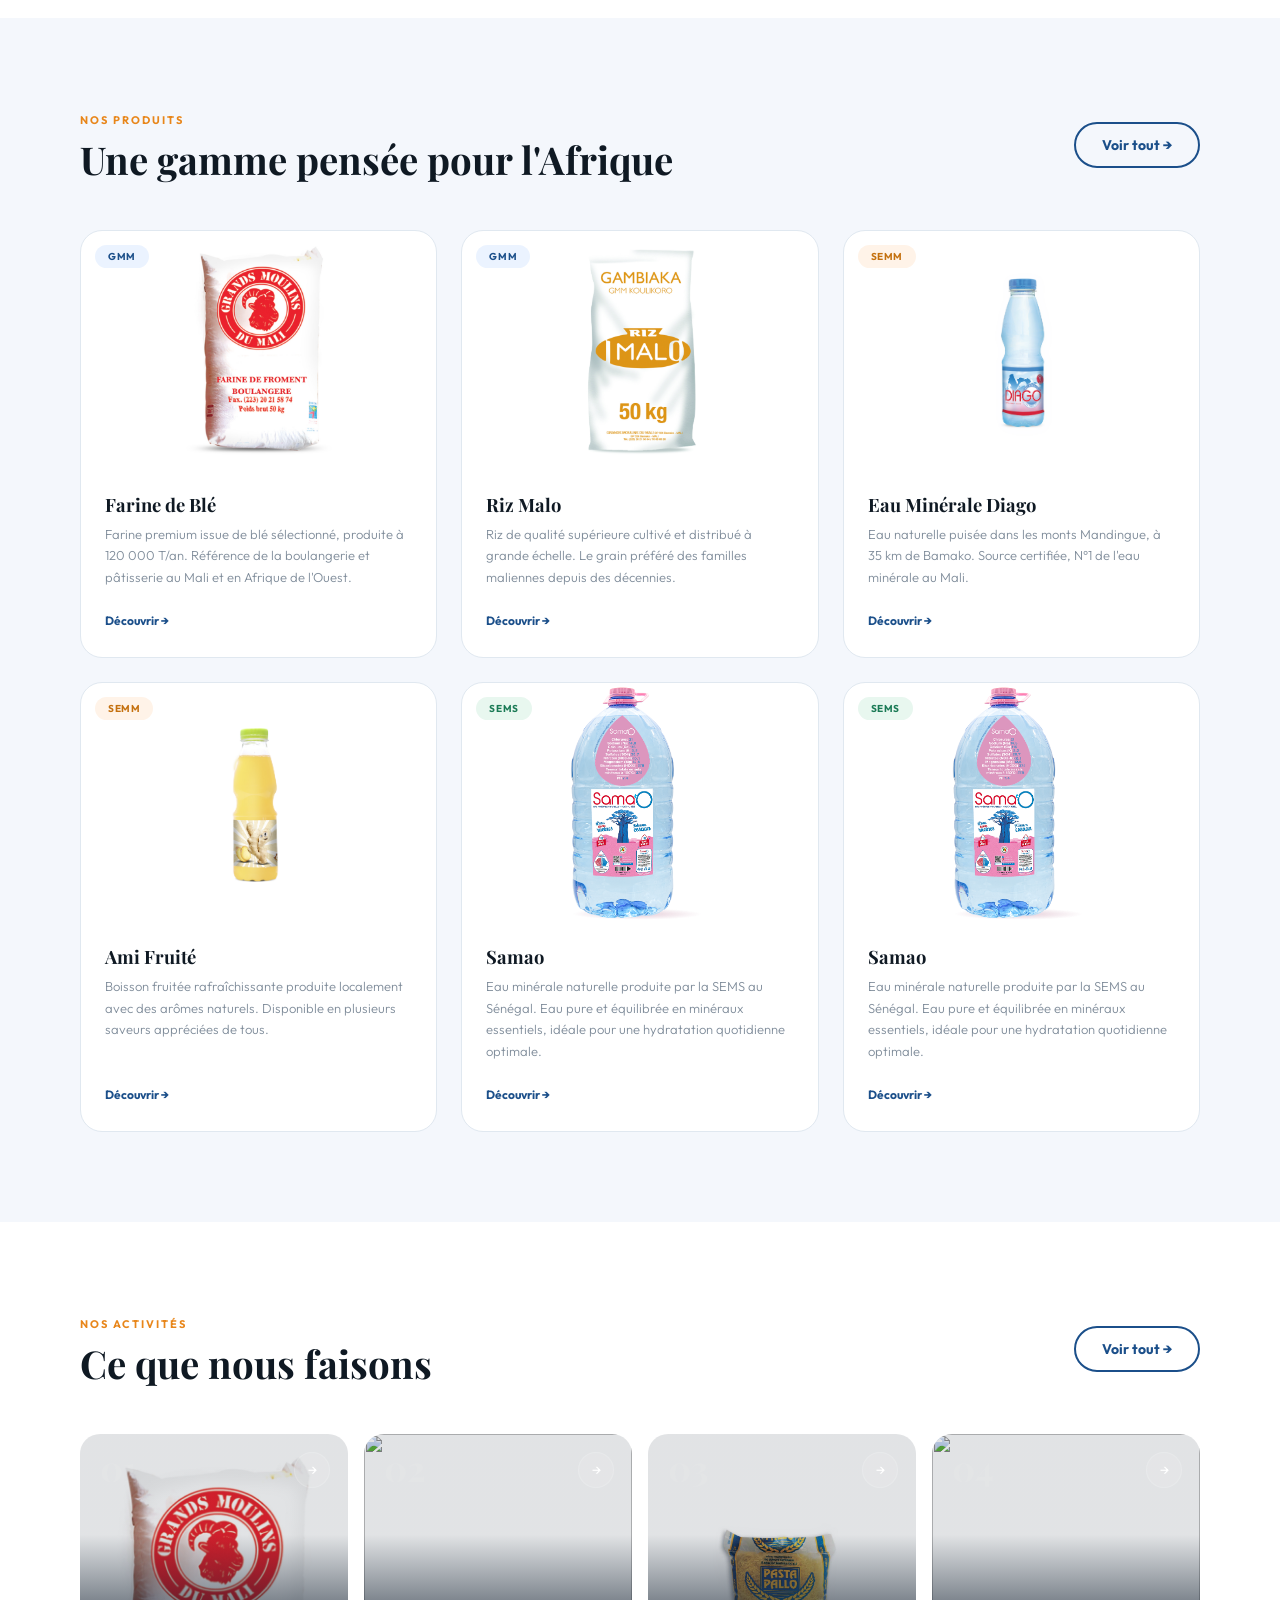
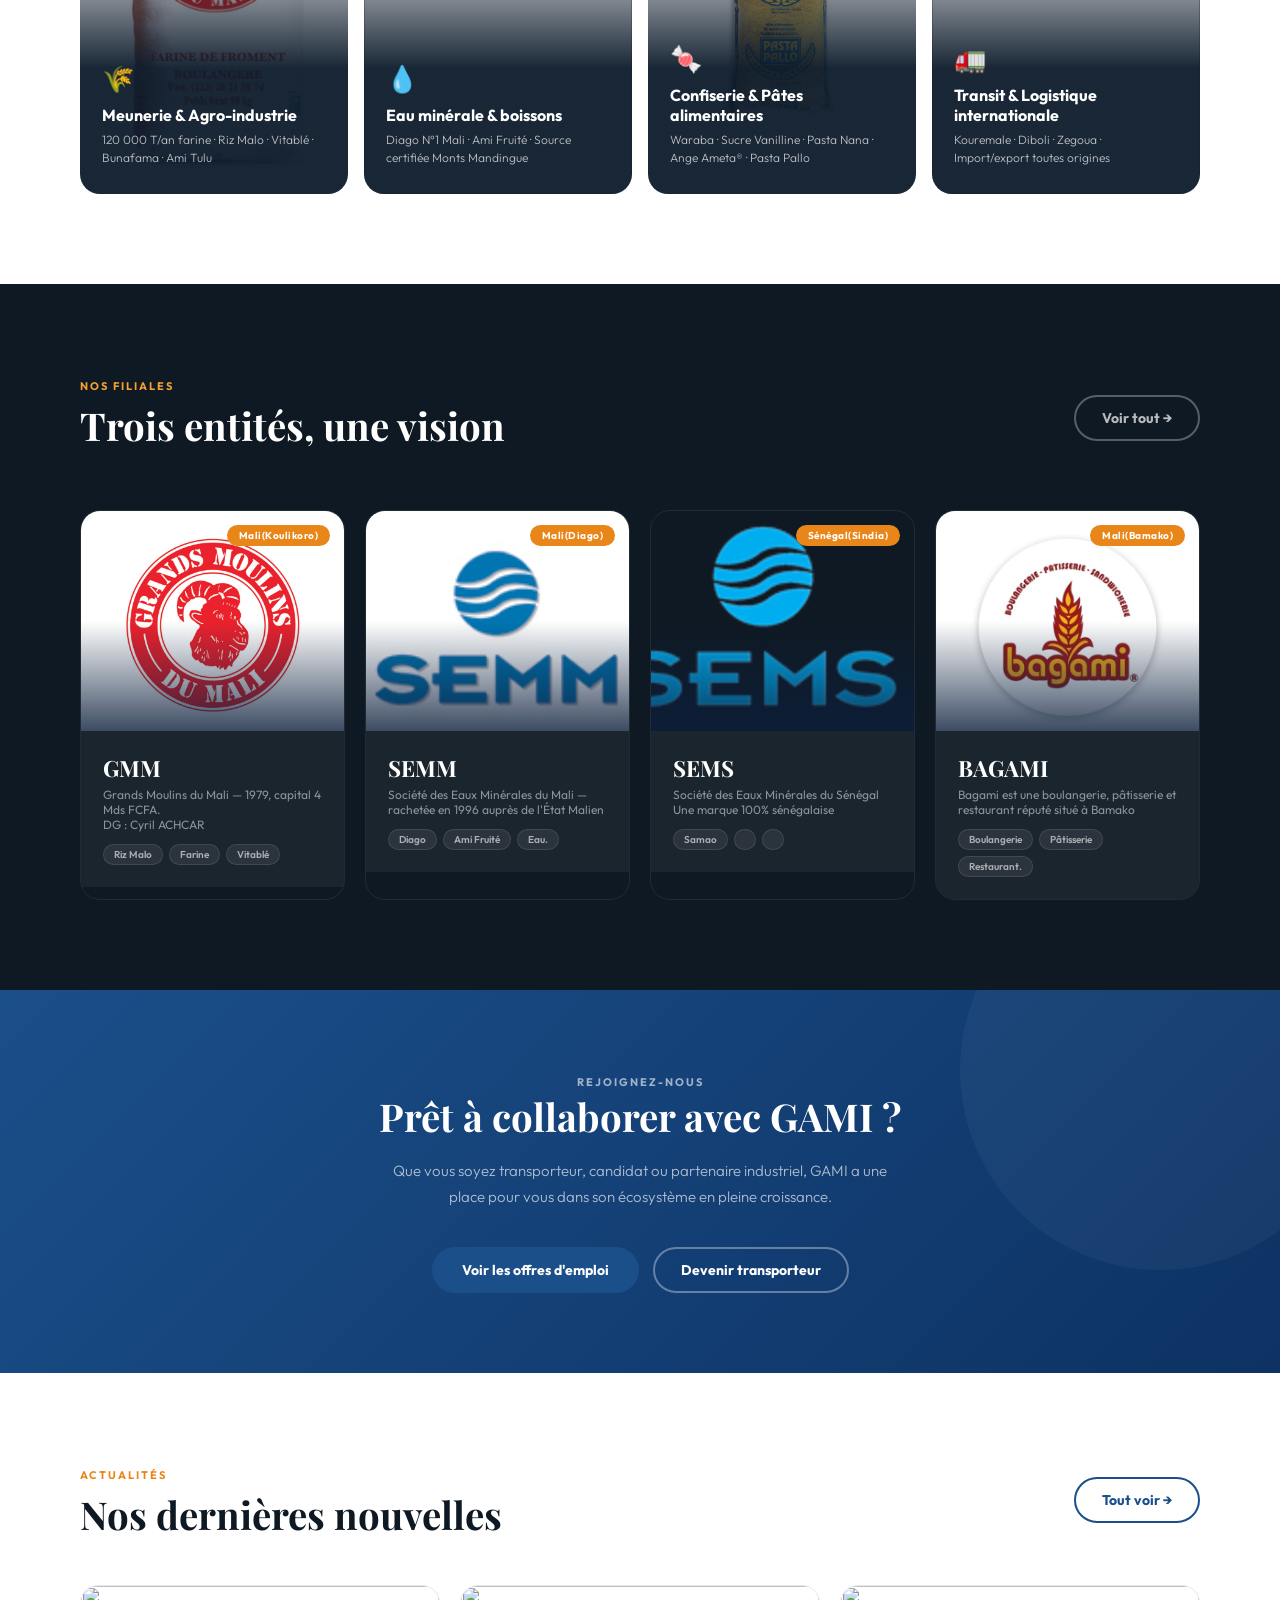
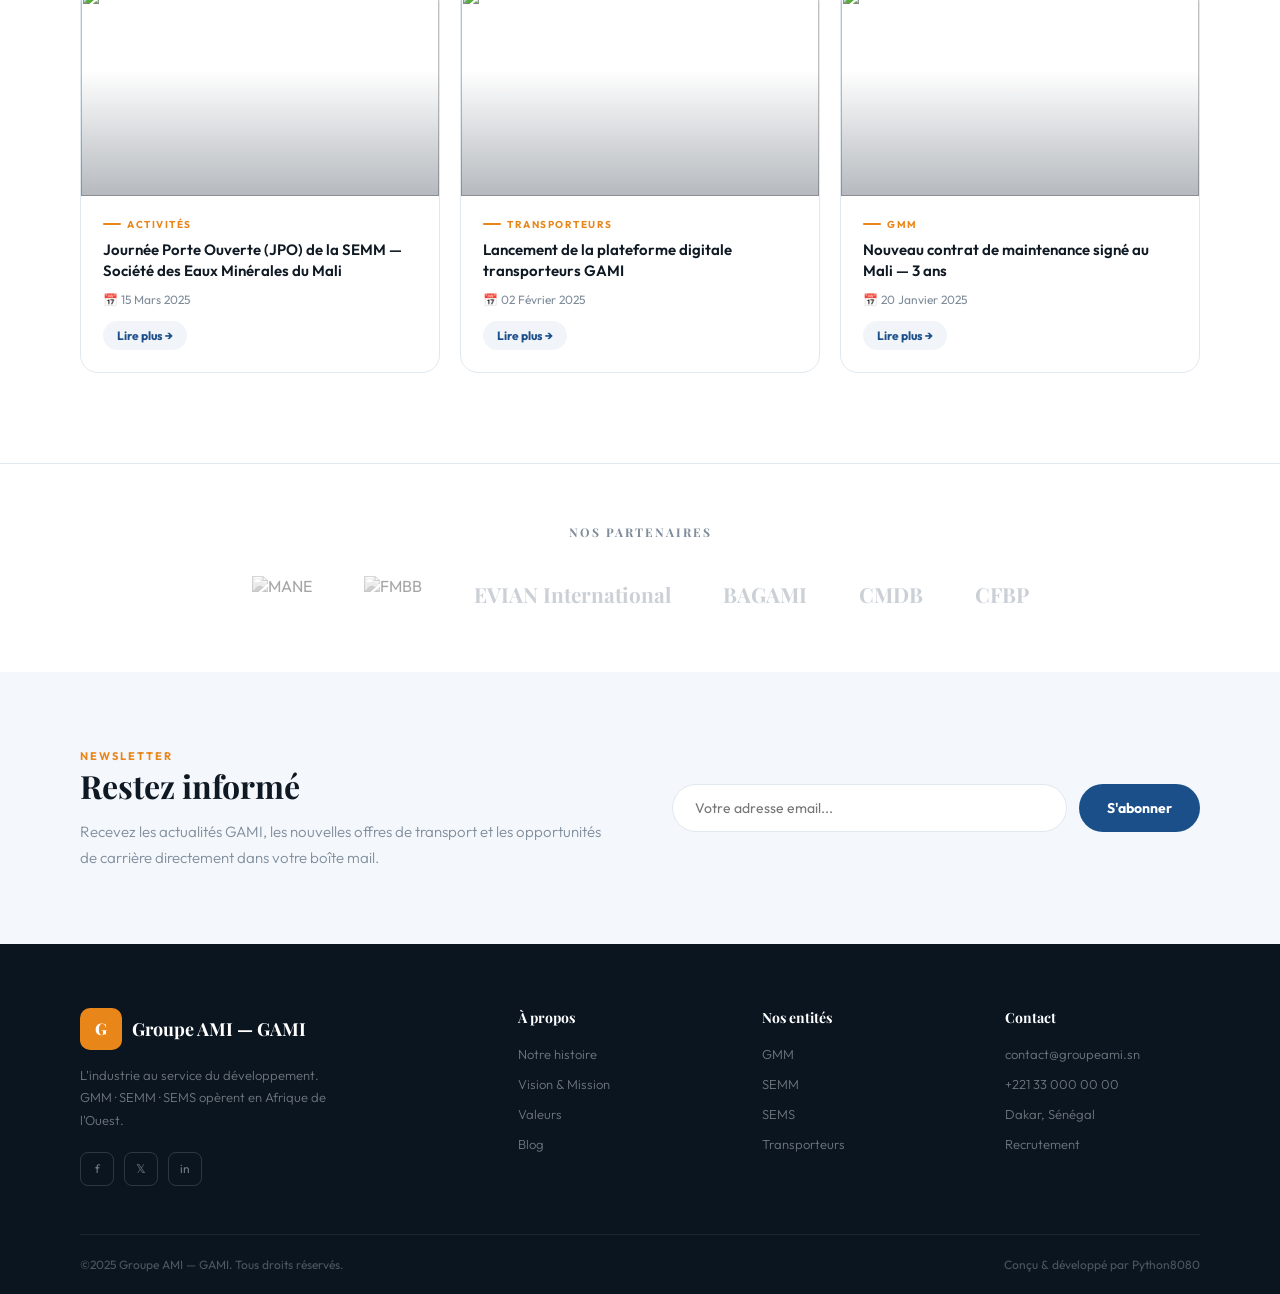
==== commit d8852d64: "9 commit" ====
--- a/index.html
+++ b/index.html
@@ -90,7 +90,7 @@
 .filiales-sec .tag{color:var(--orange2)}
 .filiales-sec h2{color:#fff;margin-bottom:14px}
 .filiales-sec .section-sub{color:rgba(255,255,255,.55)}
-.fil-strip{display:grid;grid-template-columns:repeat(3,1fr);gap:20px;margin-top:48px}
+.fil-strip{display:grid;grid-template-columns:repeat(4,1fr);gap:20px;margin-top:48px}
 .fil-card{border-radius:20px;overflow:hidden;position:relative;cursor:pointer;transition:.3s;border:1px solid rgba(255,255,255,.08)}
 .fil-card:hover{transform:translateY(-6px);border-color:var(--orange)}
 .fil-img{height:220px;position:relative}
@@ -282,28 +282,11 @@
       <a class="nl" href="gami.html">GAMI</a>
       <div class="nav-drop-menu">
         <a class="ndm-item" href="gami.html#groupe"><div class="ndm-badge" style="background:#EBF3FF;color:#1B4F8A;font-weight:800">G</div><span>Le Groupe</span></a>
-        <a class="ndm-item" href="gami.html#presentation"><div class="ndm-badge" style="background:#FFF3E8;color:#E8861A;font-weight:800">P</div><span>Présentation du Groupe</span></a>
         <a class="ndm-item" href="gami.html#filiales"><div class="ndm-badge" style="background:#E8F7EF;color:#1A8060;font-weight:800">F</div><span>Filiales</span></a>
         <a class="ndm-item" href="gami.html#vision"><div class="ndm-badge" style="background:#EBF3FF;color:#1B4F8A;font-weight:800">V</div><span>Vision</span></a>
       </div>
     </div>
-    <div class="nav-dropdown">
-      <a class="nl" href="nos-produits.html">Nos Produits</a>
-      <div class="nav-drop-menu">
-        <a class="ndm-item" href="nos-produits.html#gmm">
-          <div class="ndm-badge gmm">GMM</div>
-          <span>Grands Moulins du Mali</span>
-        </a>
-        <a class="ndm-item" href="nos-produits.html#semm">
-          <div class="ndm-badge semm">SEMM</div>
-          <span>Eaux Minérales du Mali</span>
-        </a>
-        <a class="ndm-item" href="nos-produits.html#sems">
-          <div class="ndm-badge sems">SEMS</div>
-          <span>Eaux Minérales du Sénégal</span>
-        </a>
-      </div>
-    </div>
+    <a class="nl" href="nos-produits.html">Nos Produits</a>
     <a class="nl" href="actualites.html">Actualités</a>
     <a class="nl" href="galerie.html">Galerie</a>
     <a class="nl" href="recrutement.html">Recrutement</a>
@@ -322,9 +305,9 @@
     <h1>Construisons <em>l'Afrique</em><br>industrielle ensemble</h1>
     <p class="hero-sub">Le Groupement AMI — GIE AMI — est un acteur majeur de l'industrie malienne. À travers GMM, SEMM, BAGAMI et SEMS, nous produisons, transformons et distribuons des biens essentiels pour l'Afrique de l'Ouest</p>
     <div class="hero-search-bar">
-      <div class="hs-field"><div class="hs-lbl">Filiale</div><div class="hs-val">GMM · SEMM · SEMS</div></div>
-      <div class="hs-field"><div class="hs-lbl">Secteur</div><div class="hs-val">Mines · BTP · Logistique</div></div>
-      <div class="hs-field"><div class="hs-lbl">Zone</div><div class="hs-val">Dakar · Bamako · Conakry</div></div>
+      <div class="hs-field"><div class="hs-lbl">Filiale</div><div class="hs-val">GMM · BAGAMI · SEMM · SEMS</div></div>
+      <div class="hs-field"><div class="hs-lbl">Secteur</div><div class="hs-val"> Industrie & Agro-industrie</div></div>
+      <div class="hs-field"><div class="hs-lbl">Zone</div><div class="hs-val">Dakar · Bamako </div></div>
       <button class="hero-cta" onclick="window.location='filiales.html'">Explorer →</button>
     </div>
   </div>
@@ -343,9 +326,9 @@
     <img src="./images/WEBTest.jpg" alt="Équipe GAMI"/>
     <div class="as-img-overlay"></div>
     <div class="as-img-badge"><span class="as-img-badge-dot"></span>Groupe AMI — GAMI</div>
-    <div class="as-img-single">
+    <!-- <div class="as-img-single">
       <img src="./images/Farine-GMM-2.jpg" alt="Production GMM"/>
-    </div>
+    </div> -->
   </div>
   <div class="as-content">
     <h2>Notre Mission</h2>
@@ -509,16 +492,20 @@
   </div>
   <div class="fil-strip">
     <div class="fil-card" onclick="window.location='filiales.html'">
-      <div class="fil-img"><img src="./images/logo-GMM-1024x722.jpg" alt=""/><div class="fil-img-ov"></div><div class="fil-badge">Koulikoro</div></div>
-      <div class="fil-body"><div class="fil-abbr">GMM</div><div class="fil-name">Grands Moulins du Mali — 1979, capital 4 Mds FCFA. DG : Cyril ACHCAR</div><div class="fil-tags"><span class="flt">Riz Malo</span><span class="flt">Farine</span><span class="flt">Vitablé</span></div></div>
+      <div class="fil-img"><img src="./images/logo-GMM-1024x722.jpg" alt=""/><div class="fil-img-ov"></div><div class="fil-badge">Mali(Koulikoro)</div></div>
+      <div class="fil-body"><div class="fil-abbr">GMM</div><div class="fil-name">Grands Moulins du Mali — 1979, capital 4 Mds FCFA. <br> DG : Cyril ACHCAR</div><div class="fil-tags"><span class="flt">Riz Malo</span><span class="flt">Farine</span><span class="flt">Vitablé</span></div></div>
     </div>
     <div class="fil-card" onclick="window.location='filiales.html'">
-      <div class="fil-img"><img src="./images/semm.jpg" alt=""/><div class="fil-img-ov"></div><div class="fil-badge">Bamako · Conakry</div></div>
+      <div class="fil-img"><img src="./images/semm.jpg" alt=""/><div class="fil-img-ov"></div><div class="fil-badge">Mali(Diago)</div></div>
       <div class="fil-body"><div class="fil-abbr">SEMM</div><div class="fil-name">Société des Eaux Minérales du Mali — rachetée en 1996 auprès de l'État Malien</div><div class="fil-tags"><span class="flt">Diago</span><span class="flt">Ami Fruité</span><span class="flt">Eau.</span></div></div>
     </div>
     <div class="fil-card" onclick="window.location='filiales.html'">
-      <div class="fil-img"><img src="./images/logo-SEMS.png" alt=""/><div class="fil-img-ov"></div><div class="fil-badge">Dakar · Abidjan</div></div>
-      <div class="fil-body"><div class="fil-abbr">SEMS</div><div class="fil-name">Expertises & Services Spécialisés</div><div class="fil-tags"><span class="flt">Expertise</span><span class="flt">Conseil</span><span class="flt">Services</span></div></div>
+      <div class="fil-img"><img src="./images/logo-SEMS.png" alt=""/><div class="fil-img-ov"></div><div class="fil-badge"> Sénégal(Sindia)</div></div>
+      <div class="fil-body"><div class="fil-abbr">SEMS</div><div class="fil-name">Société des Eaux Minérales du Sénégal <br> Une marque 100% sénégalaise</div><div class="fil-tags"><span class="flt">Samao</span><span class="flt"></span><span class="flt"></span></div></div>
+    </div>
+    <div class="fil-card" onclick="window.location='filiales.html'">
+      <div class="fil-img"><img src="./images/bagami-logo.jpeg" alt=""/><div class="fil-img-ov"></div><div class="fil-badge">Mali(Bamako)</div></div>
+      <div class="fil-body"><div class="fil-abbr">BAGAMI</div><div class="fil-name">Bagami est une boulangerie, pâtisserie et restaurant réputé situé à Bamako</div><div class="fil-tags"><span class="flt">Boulangerie</span><span class="flt">Pâtisserie</span><span class="flt">Restaurant.</span></div></div>
     </div>
   </div>
 </section>
--- a/shared.css
+++ b/shared.css
@@ -17,7 +17,7 @@
 nav.transparent{background:transparent;border-bottom-color:transparent}
 .nav-logo{display:flex;align-items:center;gap:12px}
 .nav-logo-img{height:44px;width:auto;object-fit:contain;display:block;transition:filter .35s}
-nav.transparent .nav-logo-img{filter:brightness(0) invert(1)}
+nav.transparent .nav-logo-img{filter:none}
 /* fallback texte si pas d'image */
 .logo-sq{width:42px;height:42px;background:var(--orange);border-radius:10px;display:flex;align-items:center;justify-content:center;font-family:'Playfair Display',serif;font-weight:800;color:#fff;font-size:16px;flex-shrink:0}
 .logo-name{font-family:'Playfair Display',serif;font-weight:700;font-size:17px;color:var(--blue);line-height:1}
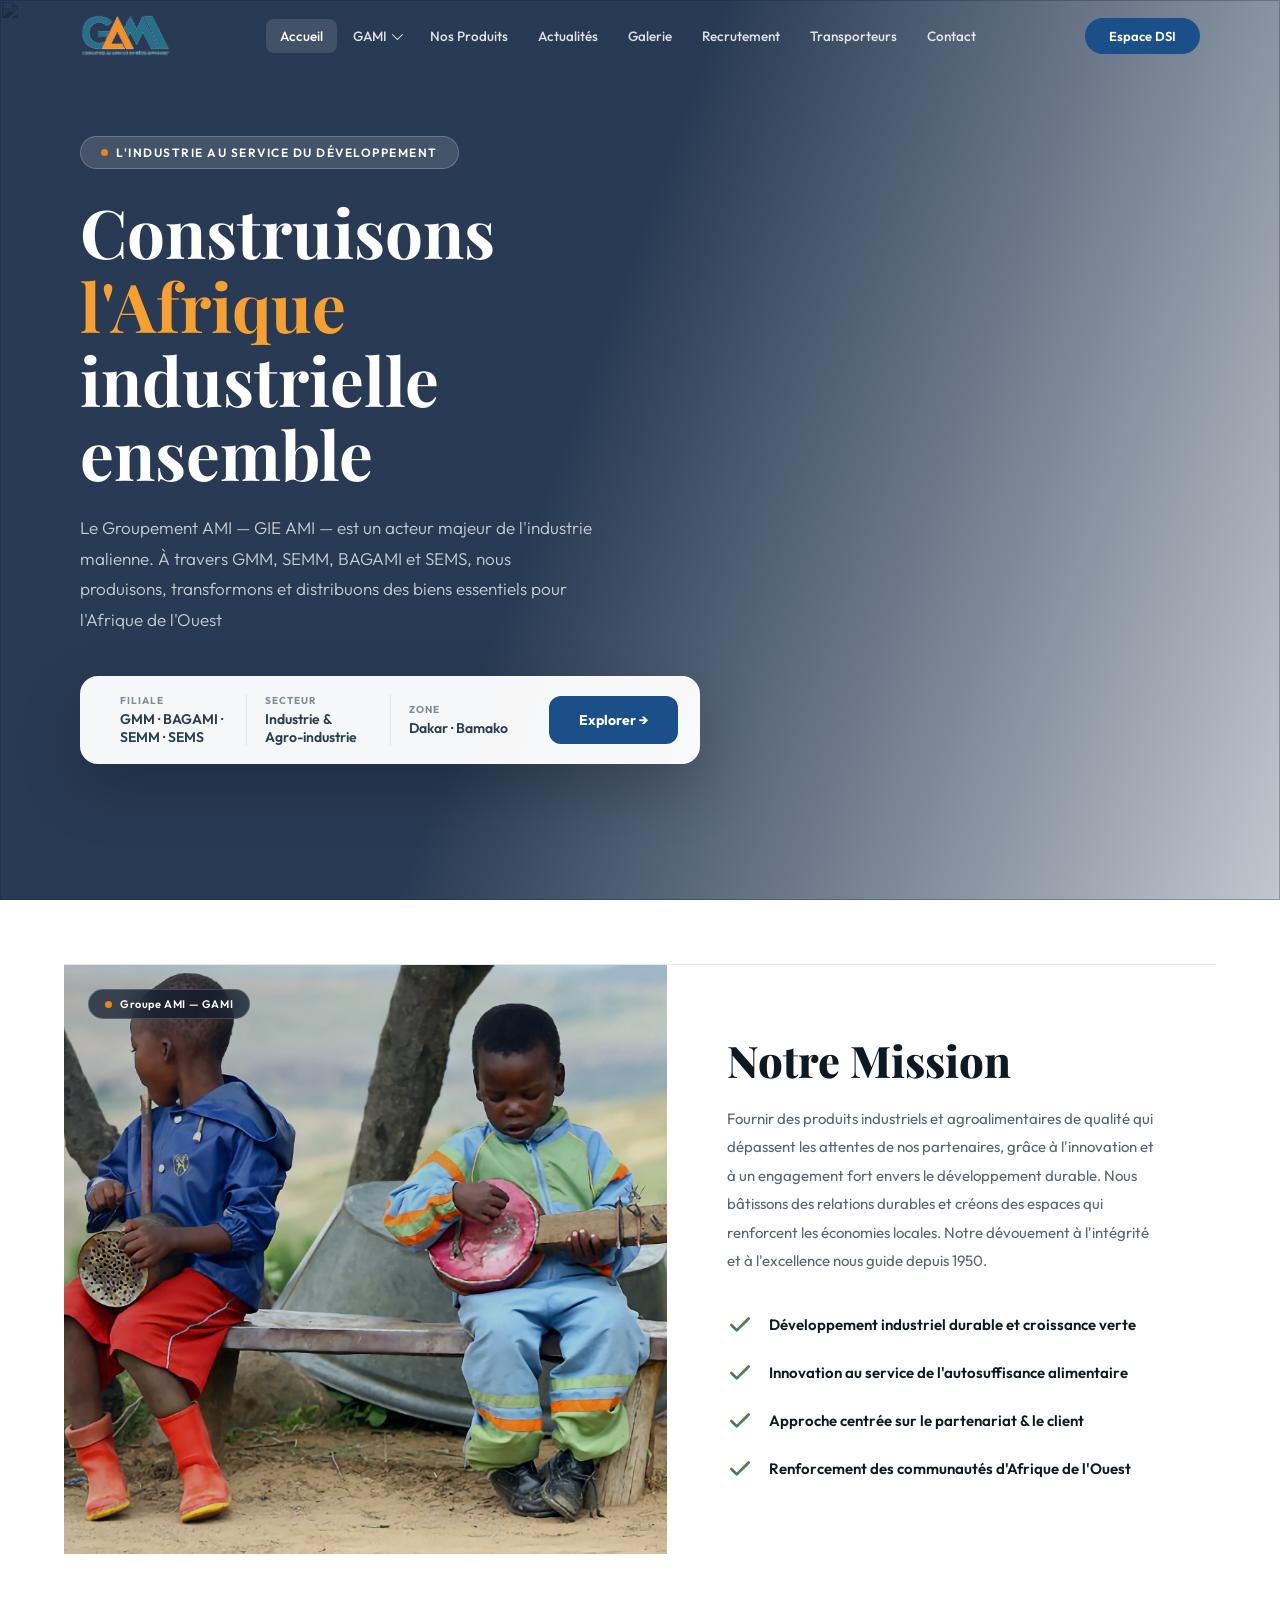
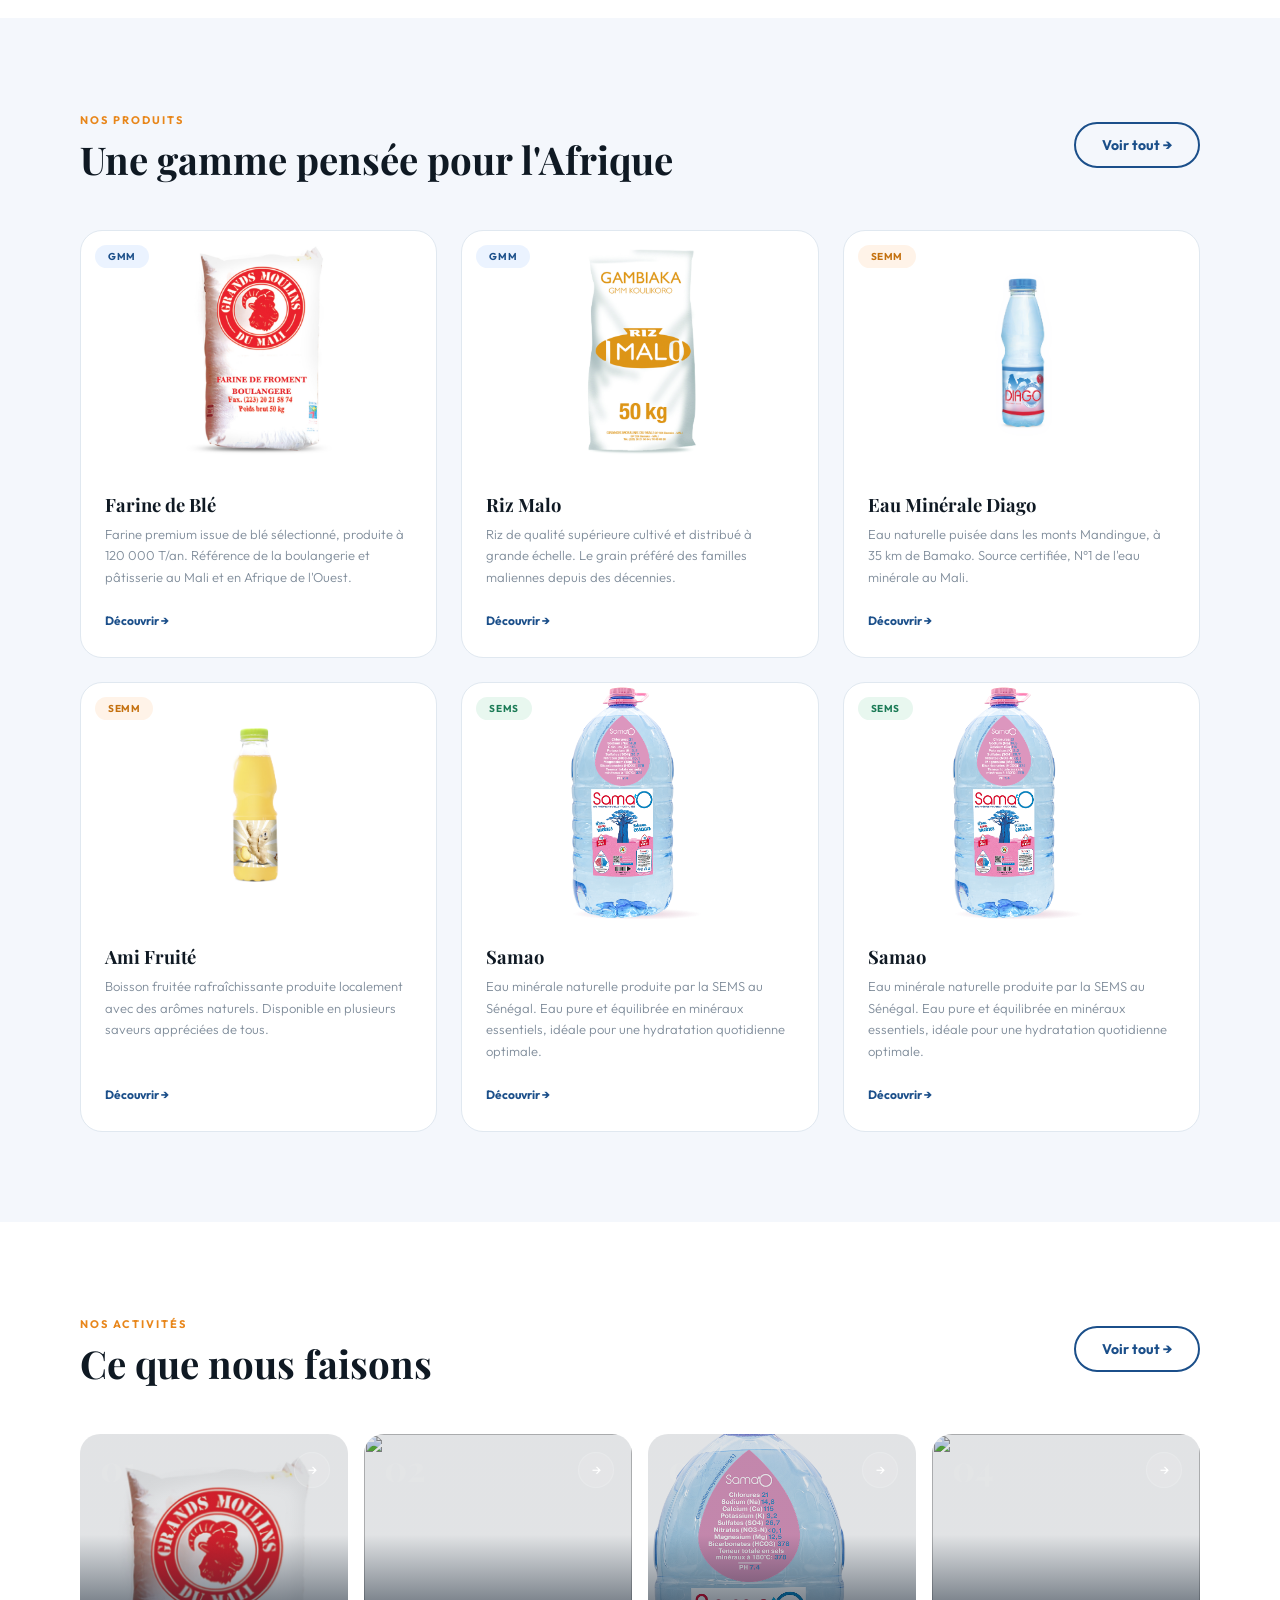
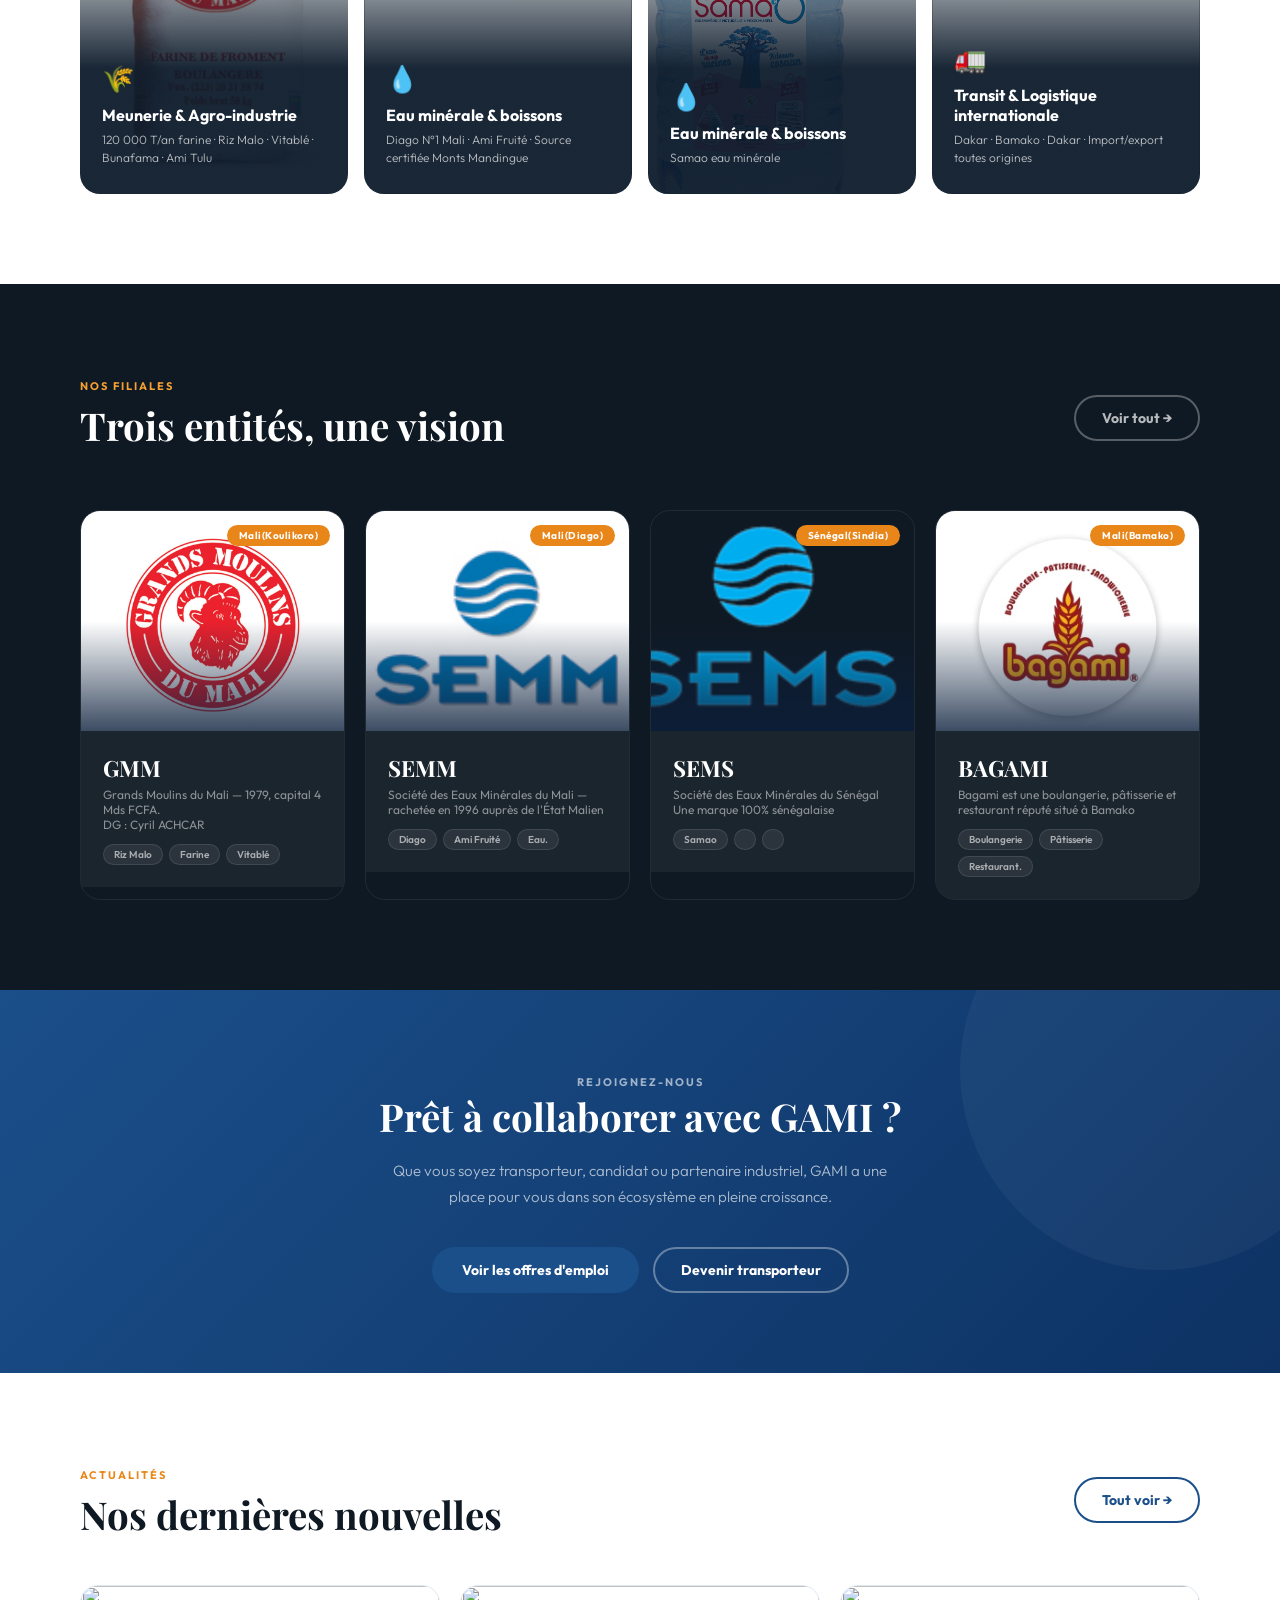
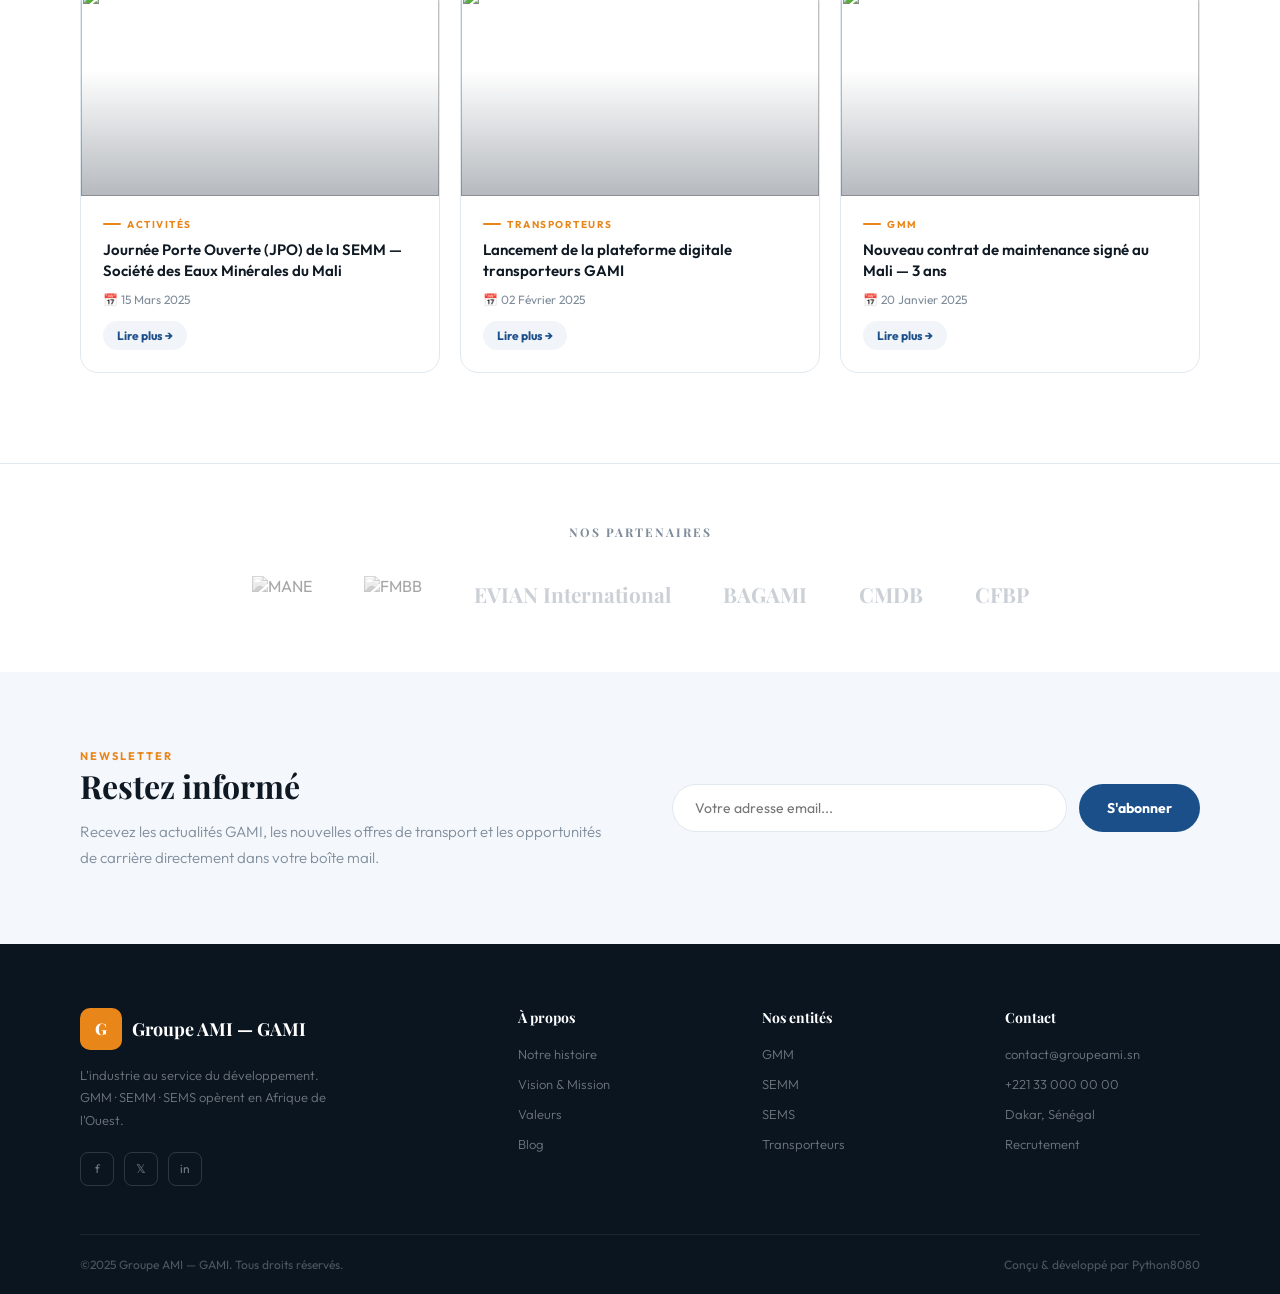
==== commit 5a169f76: "10 commit" ====
--- a/index.html
+++ b/index.html
@@ -468,18 +468,18 @@
       <div class="srv-content"><span class="srv-icon">💧</span><h3>Eau minérale & boissons</h3><p>Diago N°1 Mali · Ami Fruité · Source certifiée Monts Mandingue</p></div>
     </div>
     <div class="srv-card" onclick="window.location='filiales.html'">
-      <img src="./images/PASTA-PALLO-1.jpg" alt=""/>
+      <img src="./images/samao.png" alt=""/>
       <div class="srv-overlay"></div>
       <div class="srv-num">03</div>
       <div class="srv-arrow">→</div>
-      <div class="srv-content"><span class="srv-icon">🍬</span><h3>Confiserie & Pâtes alimentaires</h3><p>Waraba · Sucre Vanilline · Pasta Nana · Ange Ameta® · Pasta Pallo</p></div>
+      <div class="srv-content"><span class="srv-icon">💧</span><h3>Eau minérale & boissons</h3><p>Samao eau minérale</p></div>
     </div>
     <div class="srv-card" onclick="window.location='filiales.html'">
       <img src="https://images.unsplash.com/photo-1601584115197-04ecc0da31d7?w=600&q=80&fit=crop" alt=""/>
       <div class="srv-overlay"></div>
       <div class="srv-num">04</div>
       <div class="srv-arrow">→</div>
-      <div class="srv-content"><span class="srv-icon">🚛</span><h3>Transit & Logistique internationale</h3><p>Kouremale · Diboli · Zegoua · Import/export toutes origines</p></div>
+      <div class="srv-content"><span class="srv-icon">🚛</span><h3>Transit & Logistique internationale</h3><p>Dakar · Bamako · Dakar · Import/export toutes origines</p></div>
     </div>
   </div>
 </section>
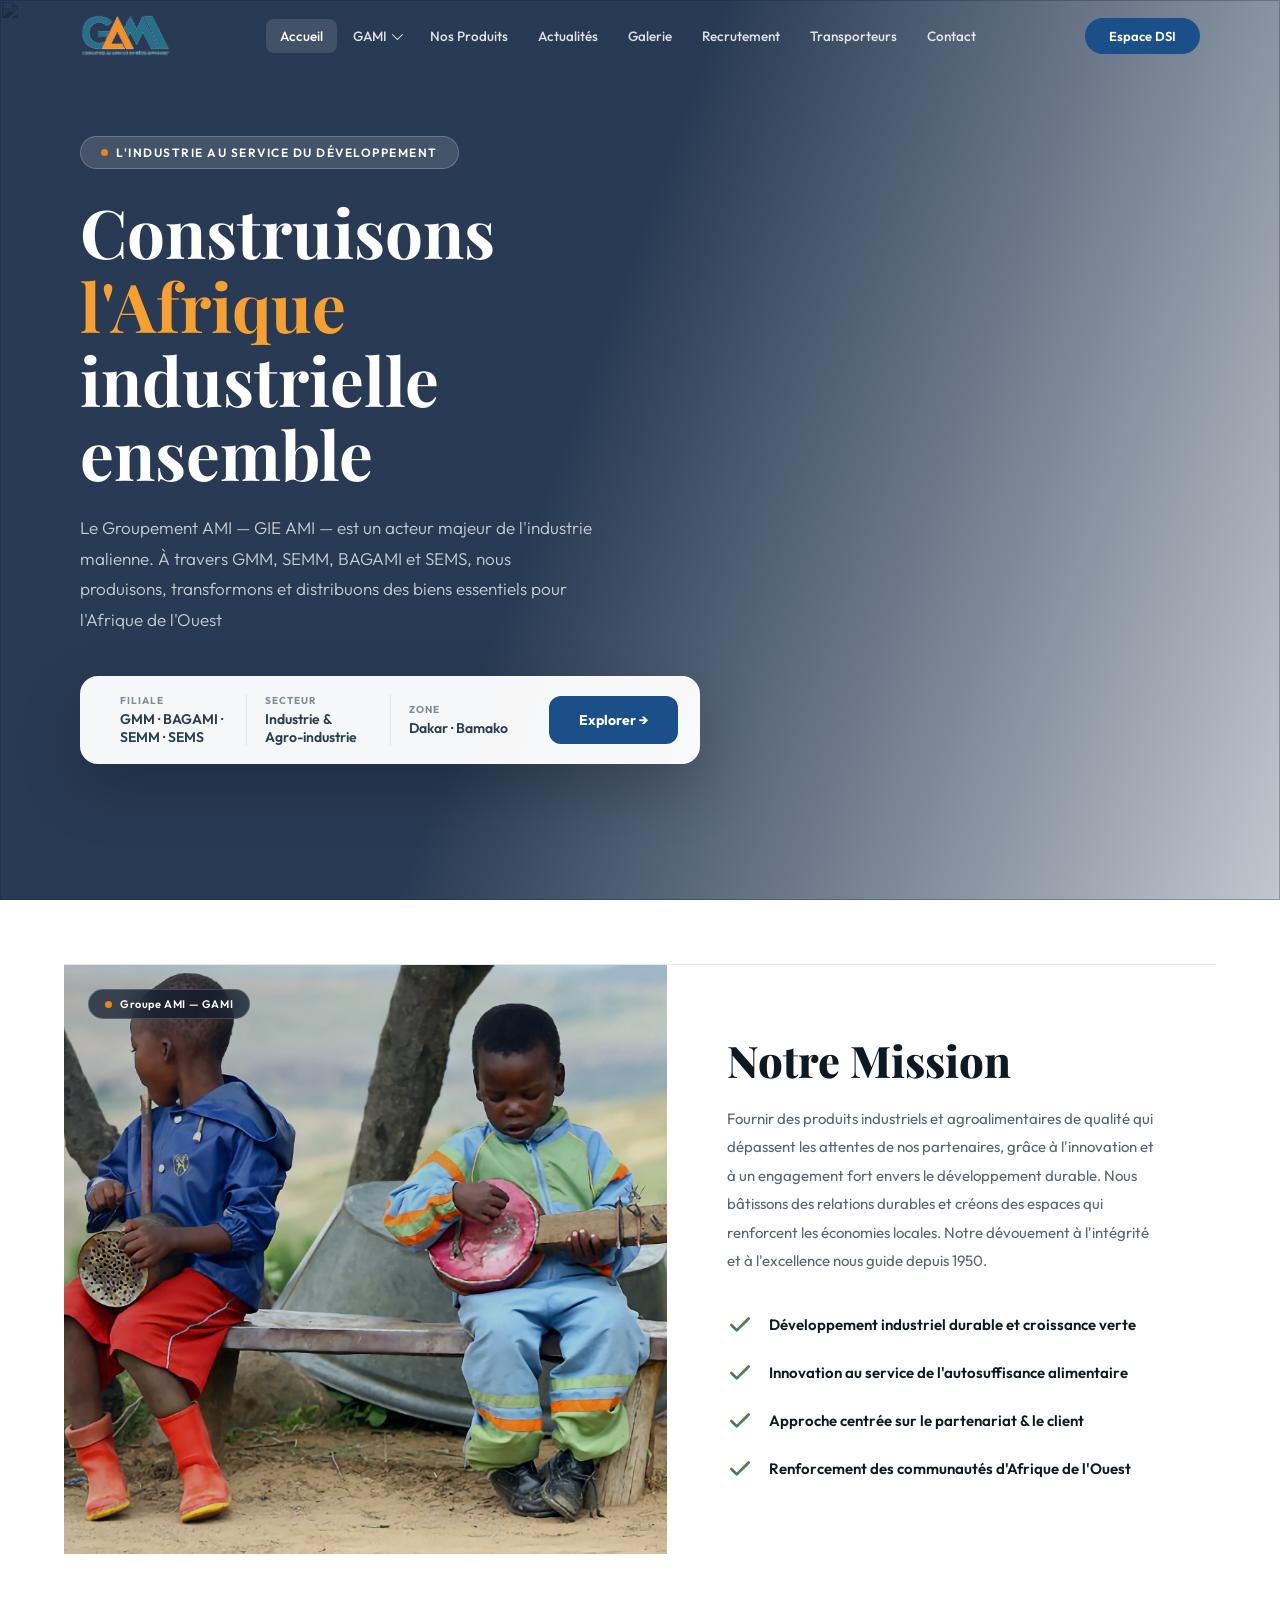
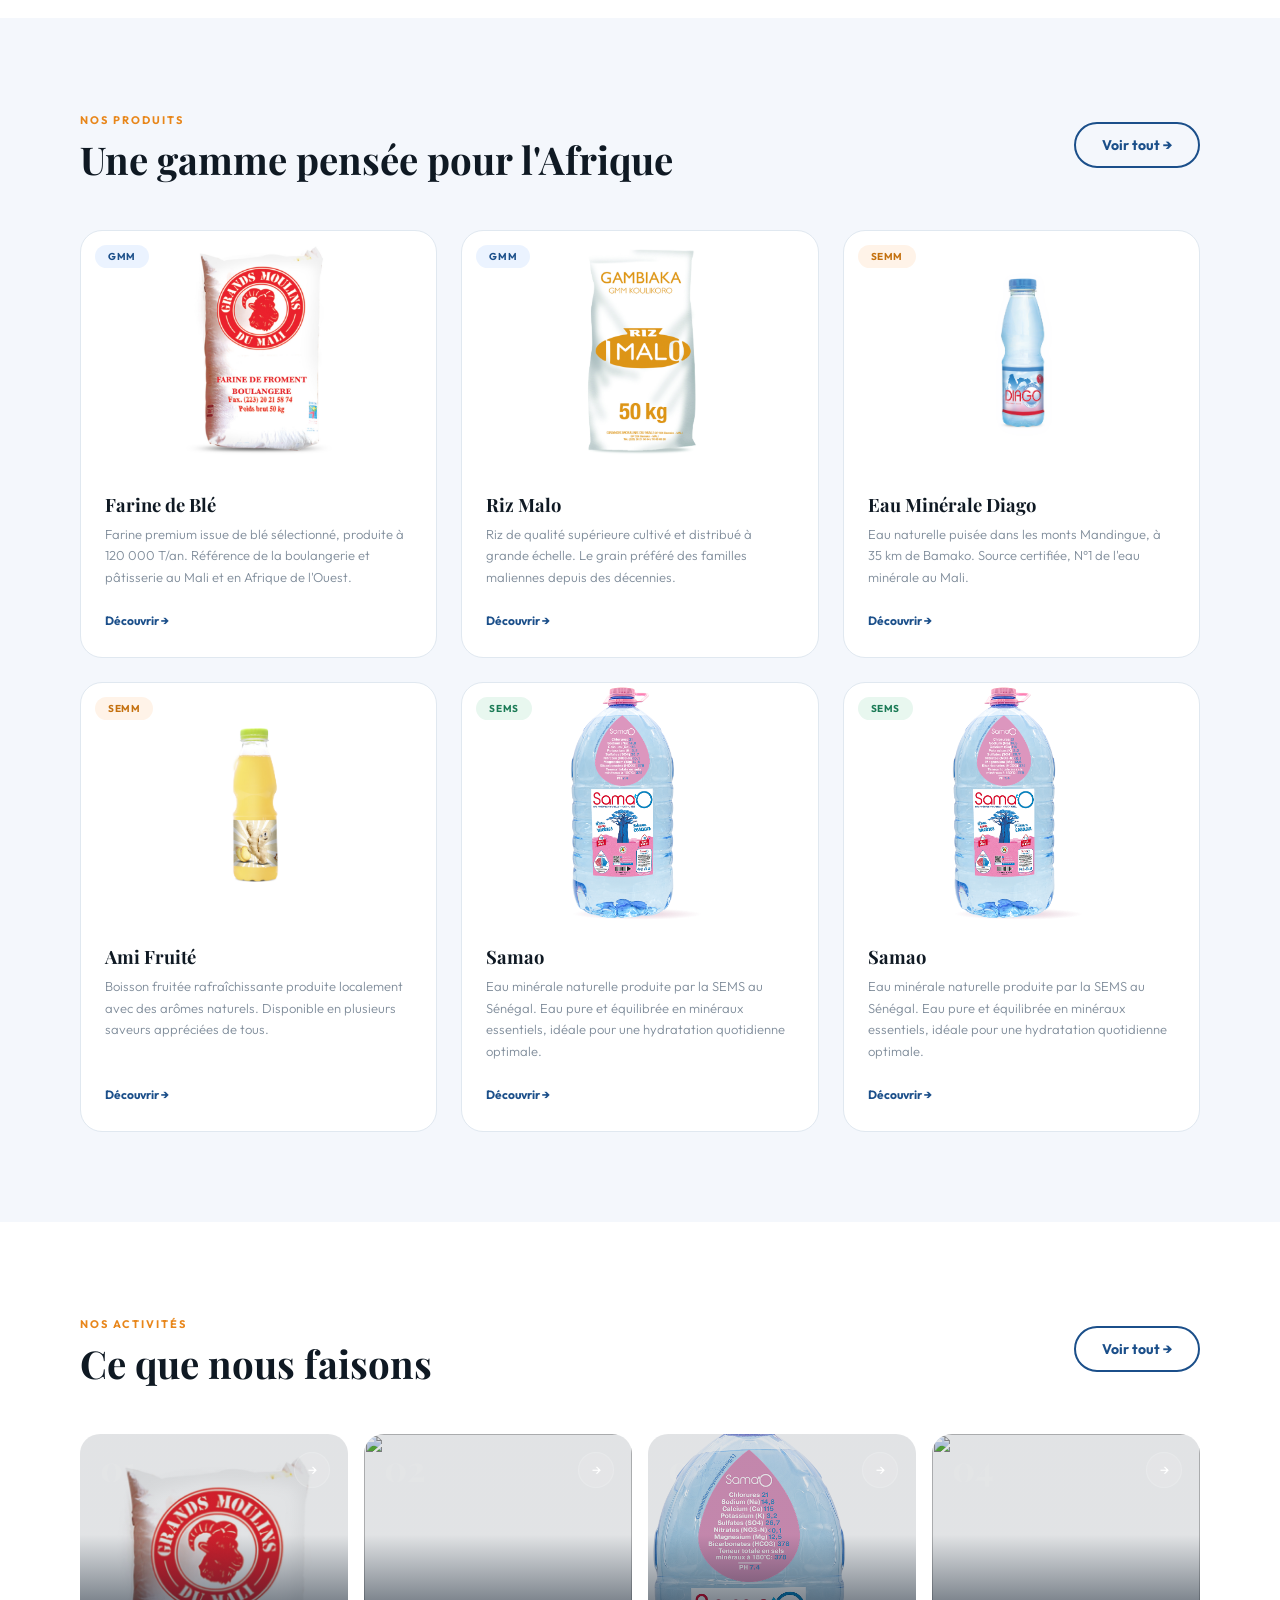
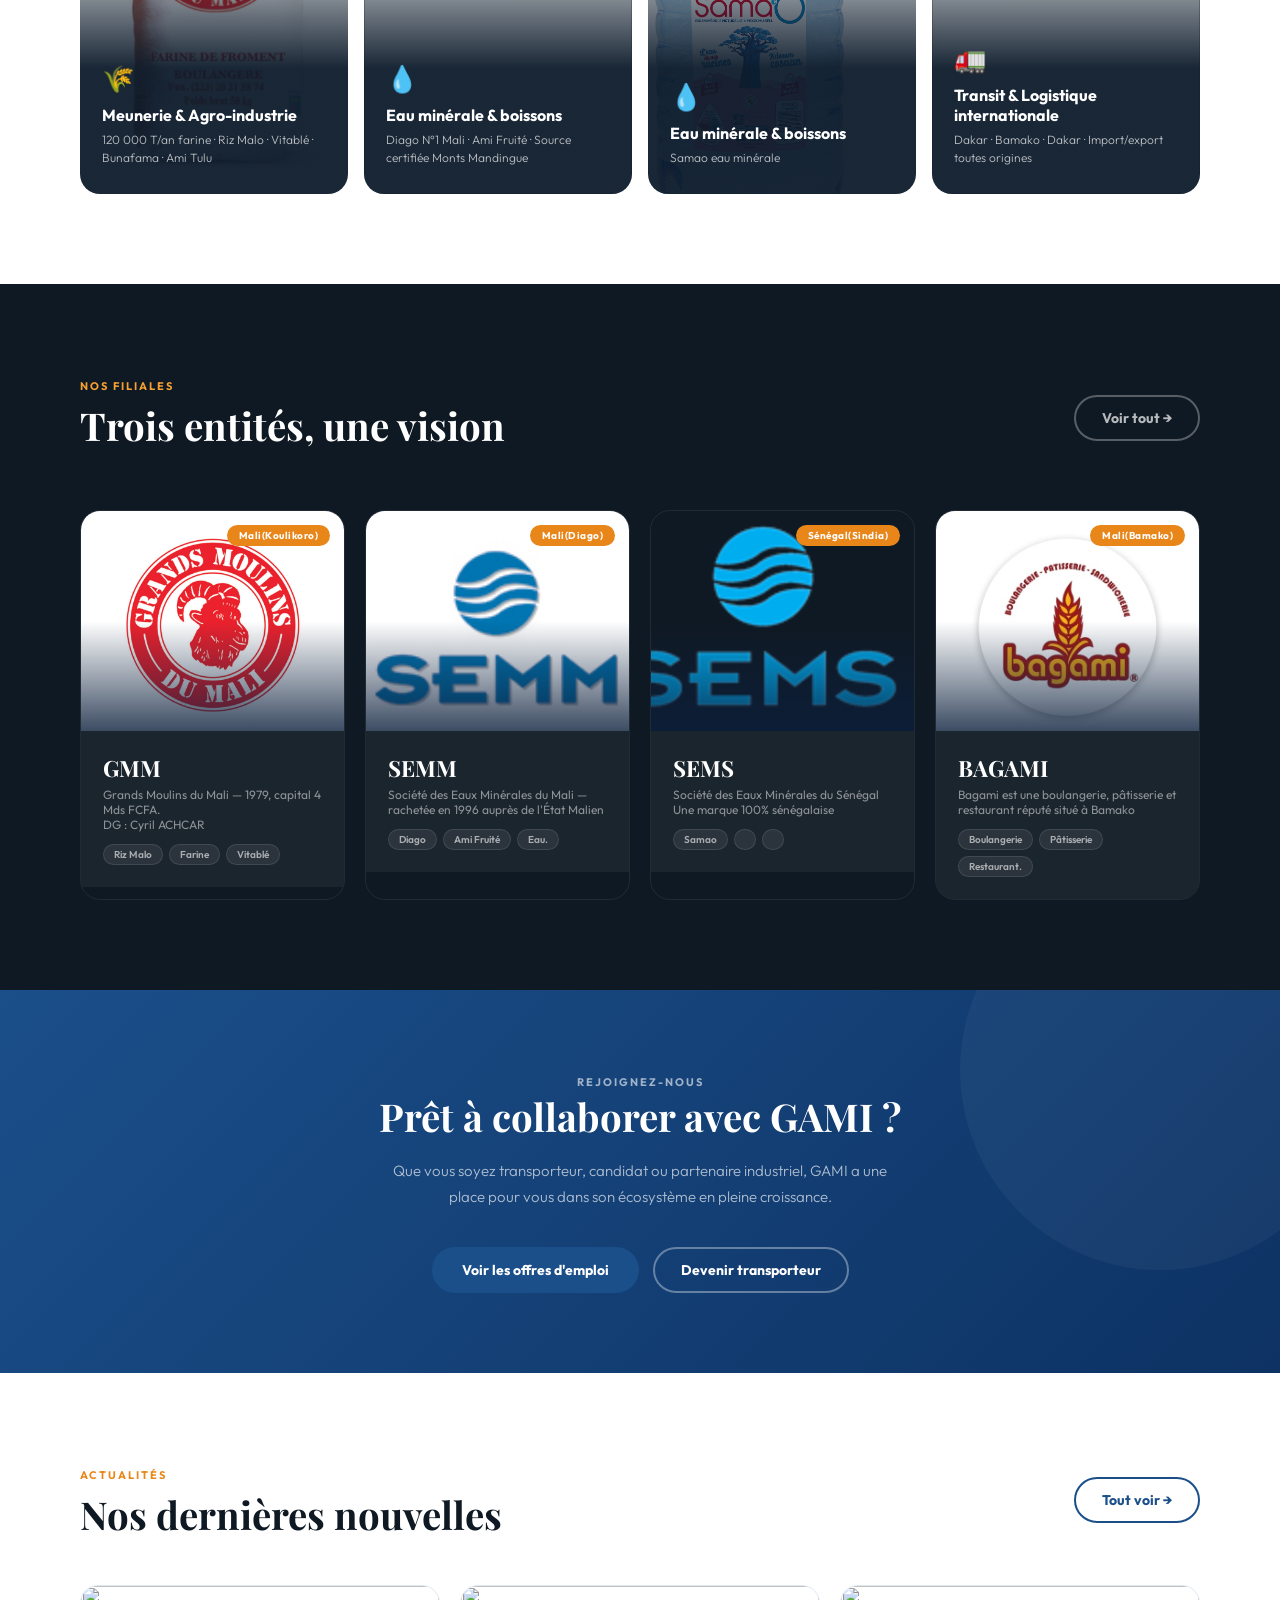
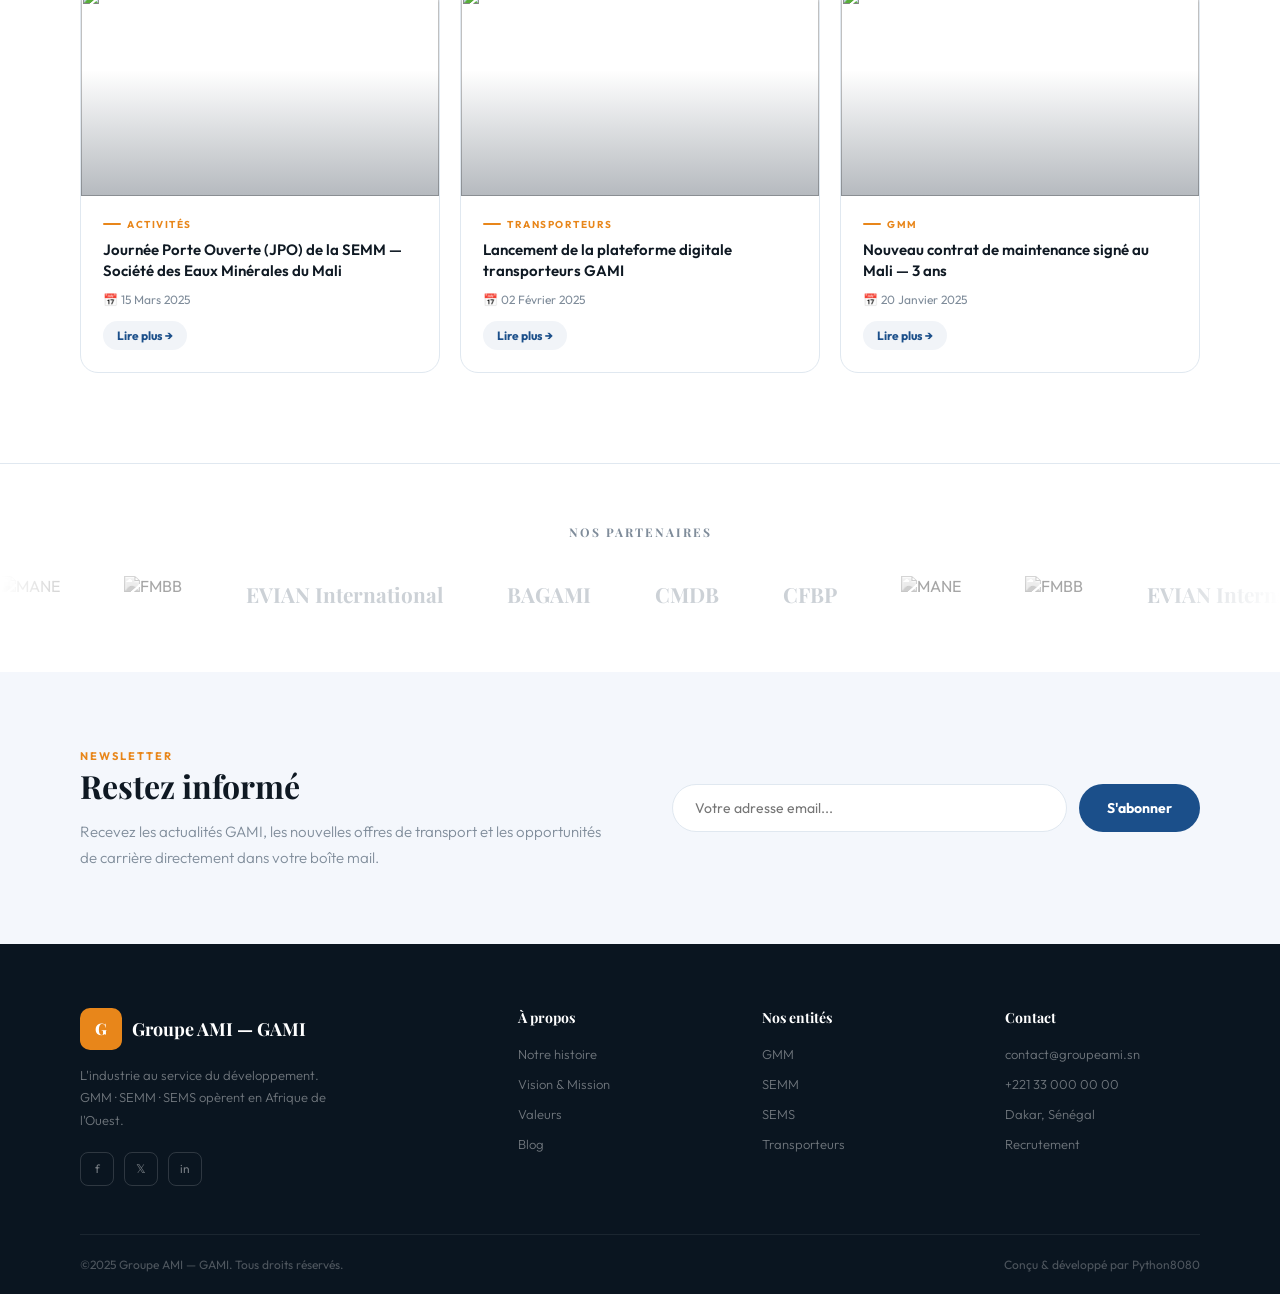
==== commit c820854a: "12 commit" ====
--- a/index.html
+++ b/index.html
@@ -129,11 +129,16 @@
 .np-read:hover{background:var(--blue);color:#fff}
 
 /* ─── PARTENAIRES ─── */
-.partenaires{padding:60px 80px;background:#fff;border-top:1px solid var(--border)}
+.partenaires{padding:60px 0;background:#fff;border-top:1px solid var(--border);overflow:hidden;width:100vw;position:relative;left:50%;right:50%;margin-left:-50vw;margin-right:-50vw}
 .partenaires h3{text-align:center;font-size:12px;font-weight:700;letter-spacing:2px;color:var(--muted);text-transform:uppercase;margin-bottom:36px}
-.part-logos{display:flex;gap:52px;align-items:center;justify-content:center;flex-wrap:wrap}
-.part-logo{font-family:'Playfair Display',serif;font-size:1.3rem;font-weight:700;color:var(--muted);opacity:.4;transition:.2s;cursor:default}
+.part-marquee-wrap{width:100%;overflow:hidden;-webkit-mask-image:linear-gradient(to right,transparent 0%,#000 10%,#000 90%,transparent 100%);mask-image:linear-gradient(to right,transparent 0%,#000 10%,#000 90%,transparent 100%)}
+.part-track{display:flex;align-items:center;gap:64px;width:max-content;animation:marquee 22s linear infinite}
+.part-track:hover{animation-play-state:paused}
+@keyframes marquee{0%{transform:translateX(0)}100%{transform:translateX(-50%)}}
+.part-logo{font-family:'Playfair Display',serif;font-size:1.3rem;font-weight:700;color:var(--muted);opacity:.4;transition:.2s;cursor:default;white-space:nowrap}
 .part-logo:hover{opacity:.7;color:var(--blue)}
+.part-logo-img{height:36px;width:auto;object-fit:contain;opacity:.45;filter:grayscale(1);transition:.2s;flex-shrink:0}
+.part-logo-img:hover{opacity:.8;filter:grayscale(0)}
 
 
 /* NEWSLETTER */
@@ -194,7 +199,7 @@
   .hs-field:last-of-type{border-bottom:none}
   .hero-cta{margin-left:0;width:100%;justify-content:center;padding:13px;margin-top:10px;border-radius:10px}
   /* About */
-  .about-strip{margin:0}
+  .about-strip{margin:32px 0 0}
   .as-img{min-height:240px;max-height:280px}
   .as-img-single{display:none}
   .as-content{padding:30px 18px}
@@ -248,8 +253,8 @@
   .nl-form{flex-direction:column;gap:10px}
   .nl-btn{width:100%;border-radius:12px}
   /* Partenaires */
-  .partenaires{padding:40px 18px}
-  .part-logos{gap:24px}
+  .partenaires{padding:40px 0}
+  .part-track{gap:40px;animation-duration:16s}
 }
 
 /* ── Small mobile ≤400px ── */
@@ -543,13 +548,23 @@
 <!-- PARTENAIRES -->
 <section class="partenaires">
   <h3>Nos partenaires</h3>
-  <div class="part-logos">
-    <img src="https://gieami.net/wp-content/uploads/2019/03/MANE.png" alt="MANE" style="height:36px;width:auto;object-fit:contain;opacity:.45;filter:grayscale(1);transition:.2s" onmouseover="this.style.opacity='.8';this.style.filter='grayscale(0)'" onmouseout="this.style.opacity='.45';this.style.filter='grayscale(1)'"/>
-    <img src="https://gieami.net/wp-content/uploads/2019/03/FMBB.jpg" alt="FMBB" style="height:36px;width:auto;object-fit:contain;opacity:.45;filter:grayscale(1);transition:.2s" onmouseover="this.style.opacity='.8';this.style.filter='grayscale(0)'" onmouseout="this.style.opacity='.45';this.style.filter='grayscale(1)'"/>
-    <span class="part-logo">EVIAN International</span>
-    <span class="part-logo">BAGAMI</span>
-    <span class="part-logo">CMDB</span>
-    <span class="part-logo">CFBP</span>
+  <div class="part-marquee-wrap">
+    <div class="part-track">
+      <!-- Set 1 -->
+      <img class="part-logo-img" src="https://gieami.net/wp-content/uploads/2019/03/MANE.png" alt="MANE"/>
+      <img class="part-logo-img" src="https://gieami.net/wp-content/uploads/2019/03/FMBB.jpg" alt="FMBB"/>
+      <span class="part-logo">EVIAN International</span>
+      <span class="part-logo">BAGAMI</span>
+      <span class="part-logo">CMDB</span>
+      <span class="part-logo">CFBP</span>
+      <!-- Set 2 (duplicate for seamless loop) -->
+      <img class="part-logo-img" src="https://gieami.net/wp-content/uploads/2019/03/MANE.png" alt="MANE"/>
+      <img class="part-logo-img" src="https://gieami.net/wp-content/uploads/2019/03/FMBB.jpg" alt="FMBB"/>
+      <span class="part-logo">EVIAN International</span>
+      <span class="part-logo">BAGAMI</span>
+      <span class="part-logo">CMDB</span>
+      <span class="part-logo">CFBP</span>
+    </div>
   </div>
 </section>
 
--- a/shared.css
+++ b/shared.css
@@ -477,6 +477,15 @@
   .rg-row{grid-template-columns:1fr !important}
 }
 
+/* ── RETRACTABLE NAV — hide on scroll-down, show on scroll-up (mobile only) ── */
+@media(max-width:900px){
+  nav{will-change:transform;transition:transform .32s ease, background .35s, border-color .35s}
+  nav.nav-hidden{transform:translateY(-100%)}
+  /* Drawer follows the nav off-screen when nav hides */
+  .nav-drawer{transition:top .32s ease, opacity .25s ease}
+  .nav-drawer.nav-hidden-drawer{opacity:0;pointer-events:none}
+}
+
 /* ── SMALL MOBILE (≤400px) ── */
 @media(max-width:400px){
   .hero h1,.page-hero h1{font-size:1.65rem}
